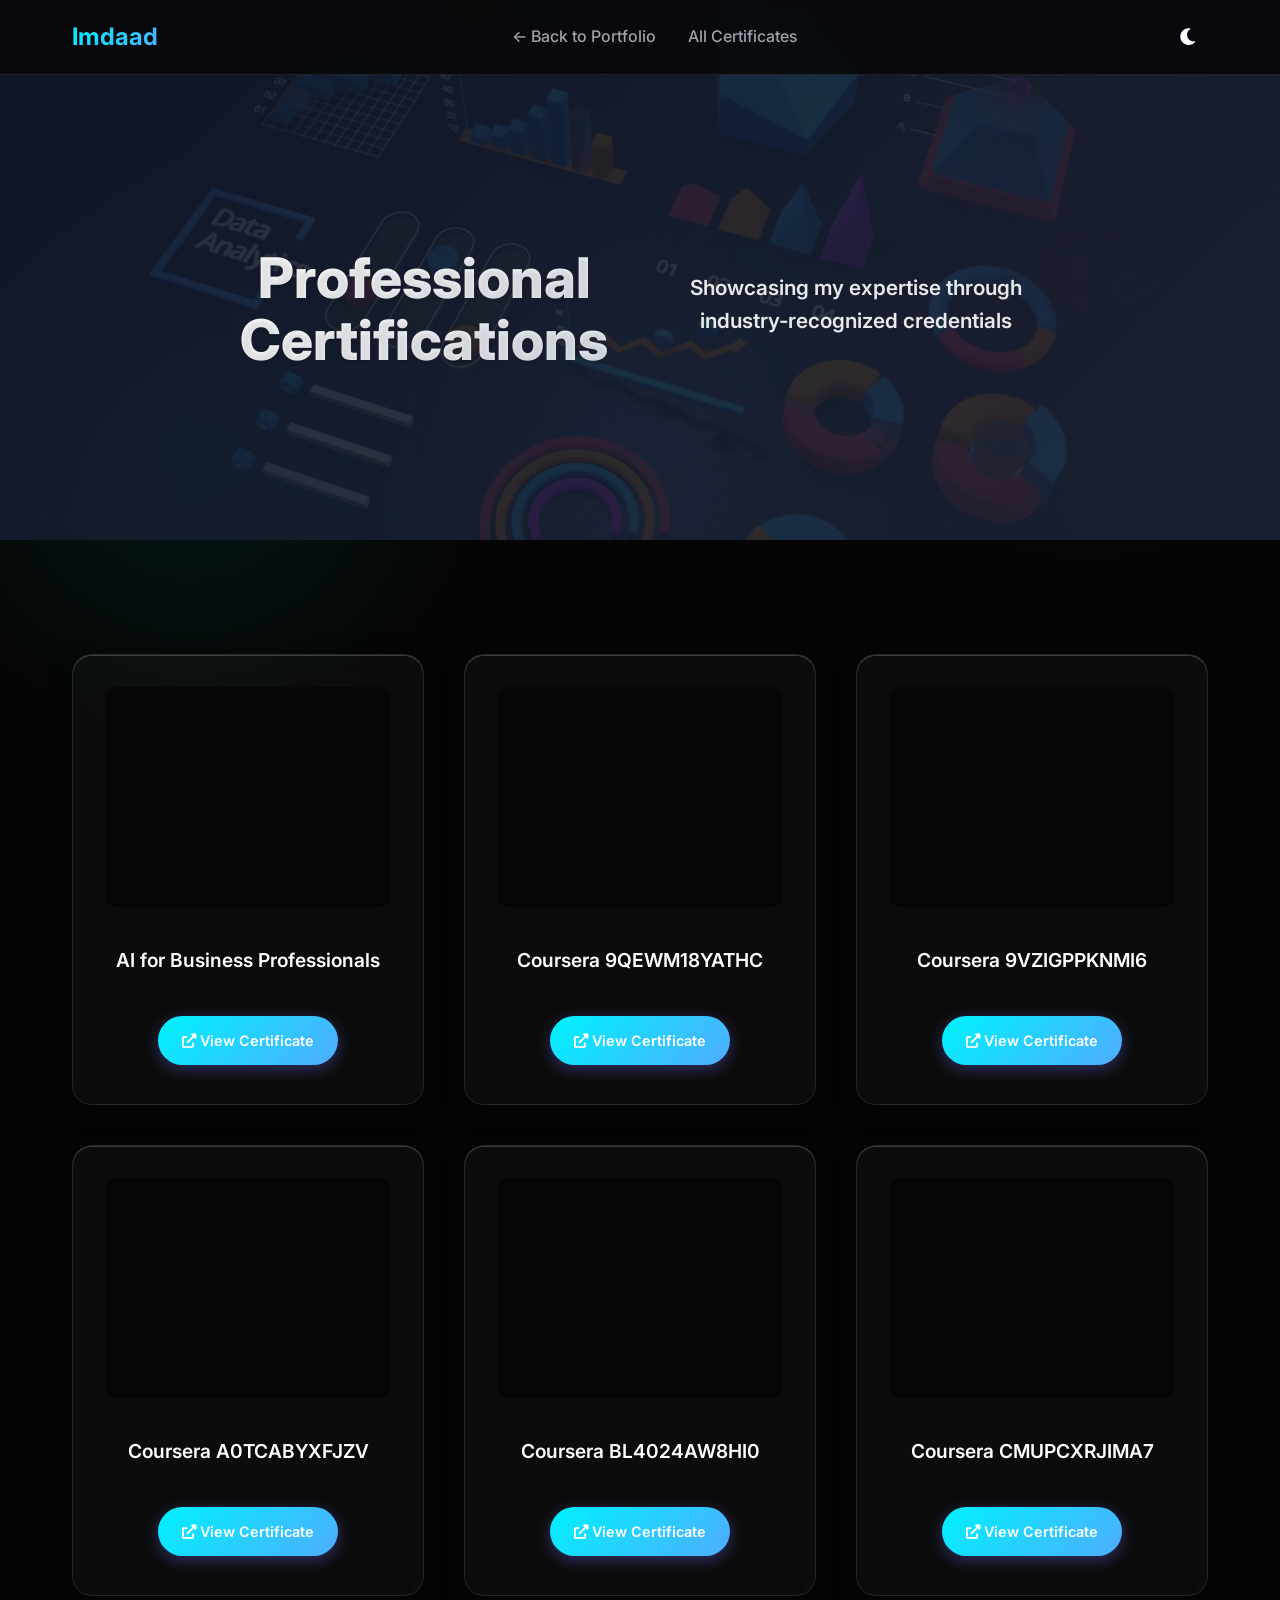
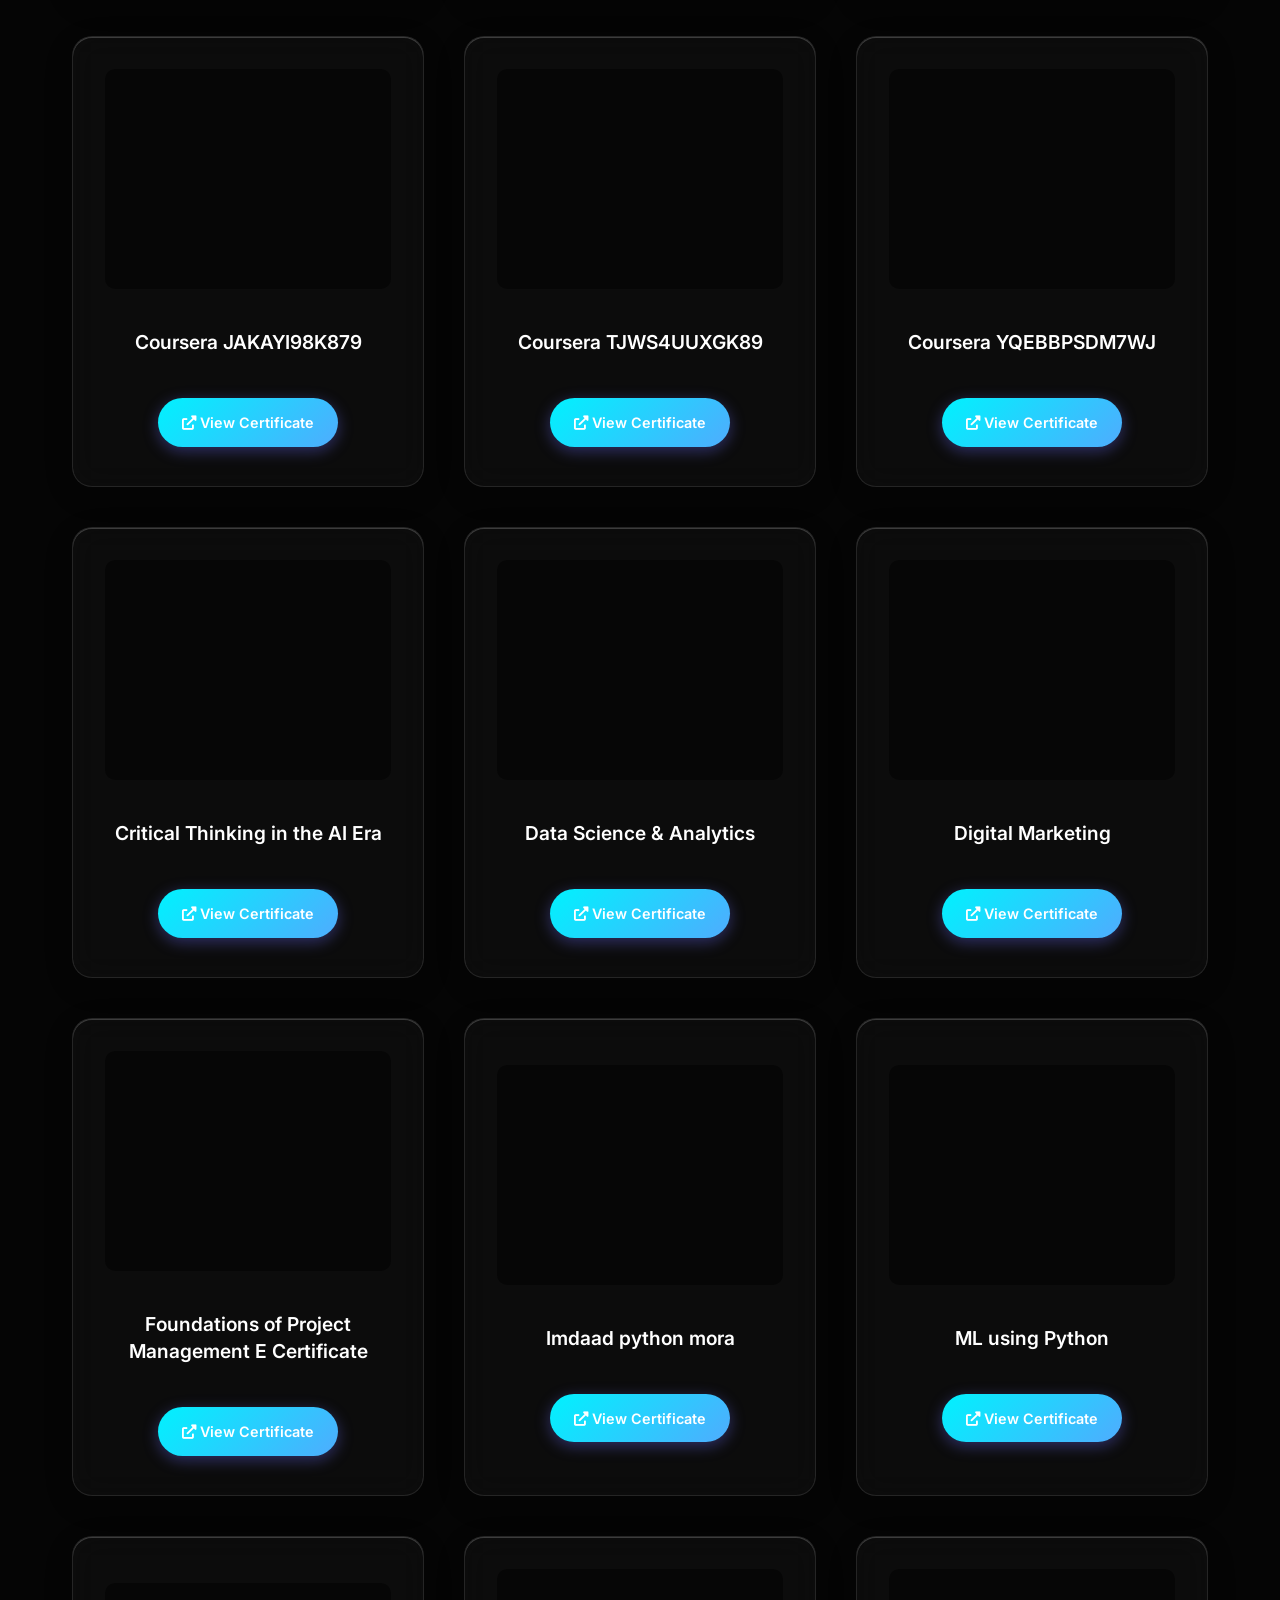
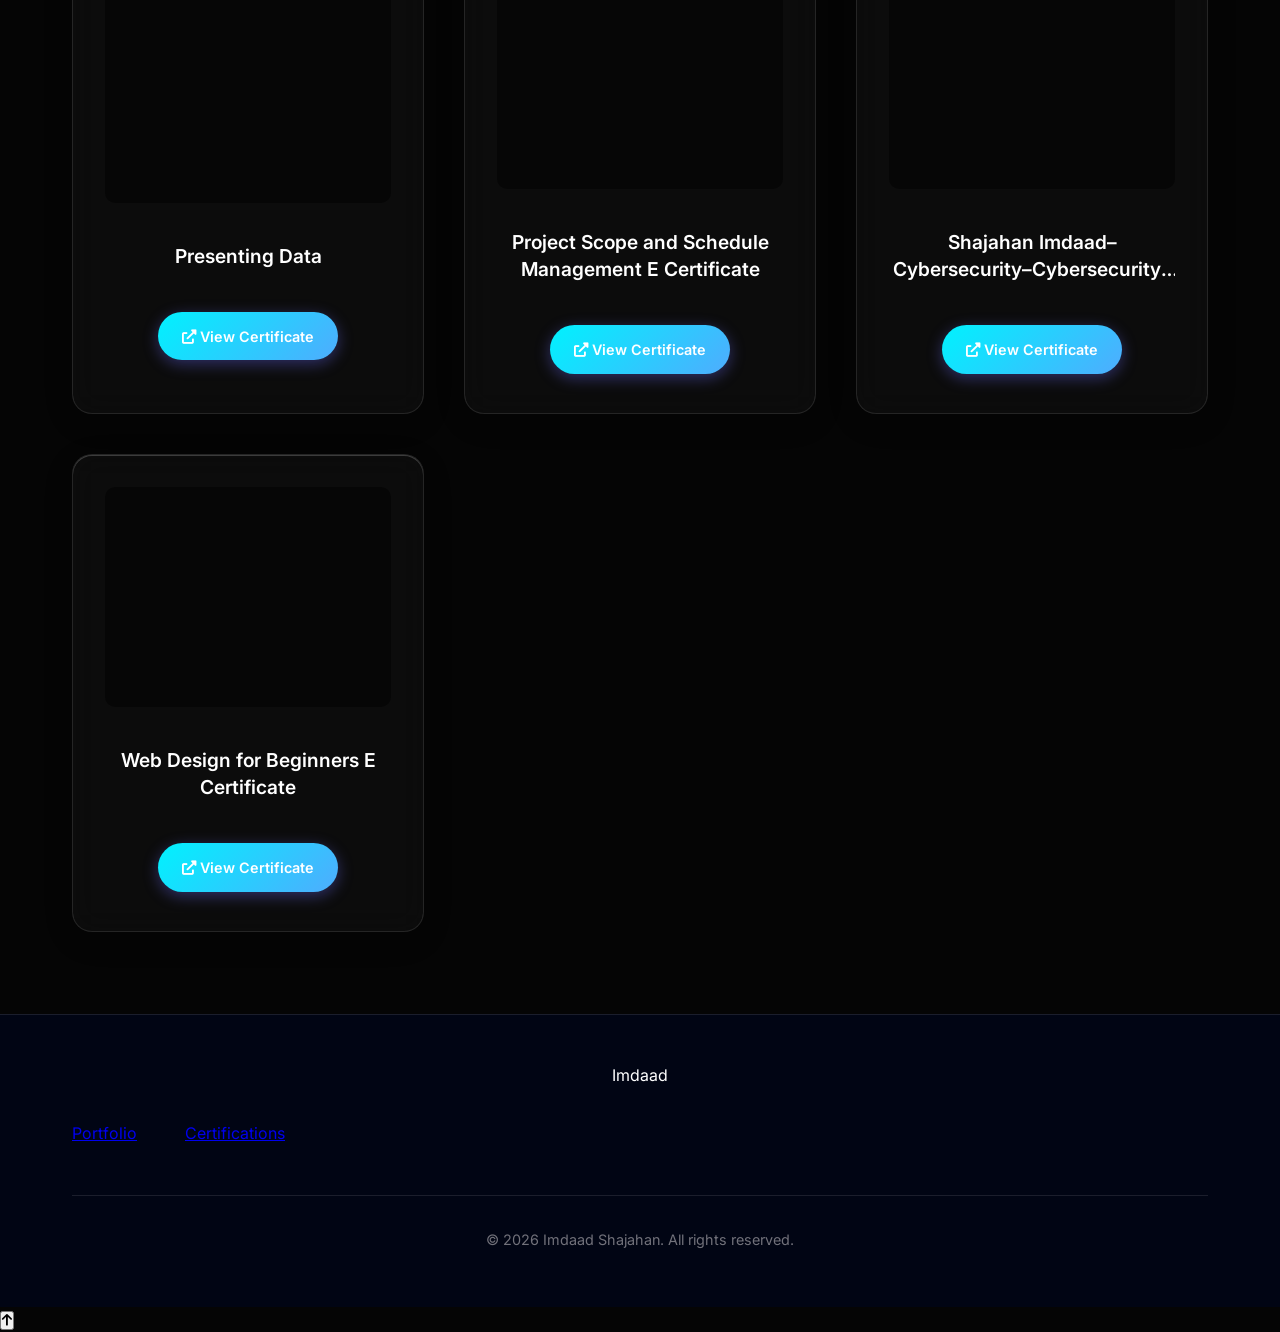
==== certifications.html @ 5cd19097 "Sync static HTML with dynamic backend for GitHub Pages compatibility" ====
<!DOCTYPE html>
<html lang="en">
<head>
  <meta charset="UTF-8" />
  <meta name="viewport" content="width=device-width, initial-scale=1.0"/>
  <title>Imdaad Shajahan | Professional Certifications</title>
  <link rel="stylesheet" href="style.css"/>
  <link rel="stylesheet" href="theme.css"/>
  <link href="https://cdnjs.cloudflare.com/ajax/libs/font-awesome/6.0.0/css/all.min.css" rel="stylesheet">
  <link rel="preconnect" href="https://fonts.googleapis.com">
  <link rel="preconnect" href="https://fonts.gstatic.com" crossorigin>
  <link href="https://fonts.googleapis.com/css2?family=Inter:wght@300;400;500;600;700;800&display=swap" rel="stylesheet">
</head>
<body>
  <!-- Navigation -->
  <nav class="navbar">
    <div class="nav-container">
      <div class="nav-logo">
        <span>Imdaad</span>
      </div>
      <div class="nav-menu">
        <a href="index.html" class="nav-link">← Back to Portfolio</a>
        <a href="#all-certs" class="nav-link active">All Certificates</a>
      </div>
      <div class="nav-toggle">
        <span></span>
        <span></span>
        <span></span>
      </div>
      <button id="theme-toggle" class="theme-toggle" aria-label="Toggle Theme">
        <i class="fas fa-moon"></i>
      </button>
    </div>
  </nav>

  <!-- Certifications Hero Section -->
  <section class="certifications-hero" style="padding-top: 150px; padding-bottom: 50px; text-align: center;">
    <div class="container">
      <div class="hero-content">
        <h1 class="hero-title" style="margin-bottom: 20px;">Professional Certifications</h1>
        <p class="hero-subtitle">Showcasing my expertise through industry-recognized credentials</p>
      </div>
    </div>
  </section>

  <!-- Certifications Detailed -->
  <section class="certifications-detailed" id="all-certs" style="padding: 50px 0;">
    <div class="container">
      <div class="certificates-grid">
                            <div class="certificate-glass-card">
                        <div class="certificate-preview" style="width: 100%; height: 220px; overflow: hidden; border-radius: 10px; margin-bottom: 1rem; background: rgba(0,0,0,0.5);">
                                                            <iframe src="Certificates/AI for Business Professionals.pdf#toolbar=0&navpanes=0&scrollbar=0&view=FitH" style="width: 100%; height: 100%; border: none;"></iframe>
                                                    </div>
                        <div class="certificate-content">
                            <h4>AI for Business Professionals</h4>
                        </div>
                        <div class="certificate-action">
                            <a href="Certificates/AI for Business Professionals.pdf" target="_blank" class="btn btn-primary btn-sm" style="display:inline-block; margin-top:10px;">
                                <i class="fas fa-external-link-alt"></i> View Certificate
                            </a>
                        </div>
                    </div>
                                        <div class="certificate-glass-card">
                        <div class="certificate-preview" style="width: 100%; height: 220px; overflow: hidden; border-radius: 10px; margin-bottom: 1rem; background: rgba(0,0,0,0.5);">
                                                            <iframe src="Certificates/Coursera 9QEWM18YATHC.pdf#toolbar=0&navpanes=0&scrollbar=0&view=FitH" style="width: 100%; height: 100%; border: none;"></iframe>
                                                    </div>
                        <div class="certificate-content">
                            <h4>Coursera 9QEWM18YATHC</h4>
                        </div>
                        <div class="certificate-action">
                            <a href="Certificates/Coursera 9QEWM18YATHC.pdf" target="_blank" class="btn btn-primary btn-sm" style="display:inline-block; margin-top:10px;">
                                <i class="fas fa-external-link-alt"></i> View Certificate
                            </a>
                        </div>
                    </div>
                                        <div class="certificate-glass-card">
                        <div class="certificate-preview" style="width: 100%; height: 220px; overflow: hidden; border-radius: 10px; margin-bottom: 1rem; background: rgba(0,0,0,0.5);">
                                                            <iframe src="Certificates/Coursera 9VZIGPPKNMI6.pdf#toolbar=0&navpanes=0&scrollbar=0&view=FitH" style="width: 100%; height: 100%; border: none;"></iframe>
                                                    </div>
                        <div class="certificate-content">
                            <h4>Coursera 9VZIGPPKNMI6</h4>
                        </div>
                        <div class="certificate-action">
                            <a href="Certificates/Coursera 9VZIGPPKNMI6.pdf" target="_blank" class="btn btn-primary btn-sm" style="display:inline-block; margin-top:10px;">
                                <i class="fas fa-external-link-alt"></i> View Certificate
                            </a>
                        </div>
                    </div>
                                        <div class="certificate-glass-card">
                        <div class="certificate-preview" style="width: 100%; height: 220px; overflow: hidden; border-radius: 10px; margin-bottom: 1rem; background: rgba(0,0,0,0.5);">
                                                            <iframe src="Certificates/Coursera A0TCABYXFJZV.pdf#toolbar=0&navpanes=0&scrollbar=0&view=FitH" style="width: 100%; height: 100%; border: none;"></iframe>
                                                    </div>
                        <div class="certificate-content">
                            <h4>Coursera A0TCABYXFJZV</h4>
                        </div>
                        <div class="certificate-action">
                            <a href="Certificates/Coursera A0TCABYXFJZV.pdf" target="_blank" class="btn btn-primary btn-sm" style="display:inline-block; margin-top:10px;">
                                <i class="fas fa-external-link-alt"></i> View Certificate
                            </a>
                        </div>
                    </div>
                                        <div class="certificate-glass-card">
                        <div class="certificate-preview" style="width: 100%; height: 220px; overflow: hidden; border-radius: 10px; margin-bottom: 1rem; background: rgba(0,0,0,0.5);">
                                                            <iframe src="Certificates/Coursera BL4024AW8HI0.pdf#toolbar=0&navpanes=0&scrollbar=0&view=FitH" style="width: 100%; height: 100%; border: none;"></iframe>
                                                    </div>
                        <div class="certificate-content">
                            <h4>Coursera BL4024AW8HI0</h4>
                        </div>
                        <div class="certificate-action">
                            <a href="Certificates/Coursera BL4024AW8HI0.pdf" target="_blank" class="btn btn-primary btn-sm" style="display:inline-block; margin-top:10px;">
                                <i class="fas fa-external-link-alt"></i> View Certificate
                            </a>
                        </div>
                    </div>
                                        <div class="certificate-glass-card">
                        <div class="certificate-preview" style="width: 100%; height: 220px; overflow: hidden; border-radius: 10px; margin-bottom: 1rem; background: rgba(0,0,0,0.5);">
                                                            <iframe src="Certificates/Coursera CMUPCXRJIMA7.pdf#toolbar=0&navpanes=0&scrollbar=0&view=FitH" style="width: 100%; height: 100%; border: none;"></iframe>
                                                    </div>
                        <div class="certificate-content">
                            <h4>Coursera CMUPCXRJIMA7</h4>
                        </div>
                        <div class="certificate-action">
                            <a href="Certificates/Coursera CMUPCXRJIMA7.pdf" target="_blank" class="btn btn-primary btn-sm" style="display:inline-block; margin-top:10px;">
                                <i class="fas fa-external-link-alt"></i> View Certificate
                            </a>
                        </div>
                    </div>
                                        <div class="certificate-glass-card">
                        <div class="certificate-preview" style="width: 100%; height: 220px; overflow: hidden; border-radius: 10px; margin-bottom: 1rem; background: rgba(0,0,0,0.5);">
                                                            <iframe src="Certificates/Coursera JAKAYI98K879.pdf#toolbar=0&navpanes=0&scrollbar=0&view=FitH" style="width: 100%; height: 100%; border: none;"></iframe>
                                                    </div>
                        <div class="certificate-content">
                            <h4>Coursera JAKAYI98K879</h4>
                        </div>
                        <div class="certificate-action">
                            <a href="Certificates/Coursera JAKAYI98K879.pdf" target="_blank" class="btn btn-primary btn-sm" style="display:inline-block; margin-top:10px;">
                                <i class="fas fa-external-link-alt"></i> View Certificate
                            </a>
                        </div>
                    </div>
                                        <div class="certificate-glass-card">
                        <div class="certificate-preview" style="width: 100%; height: 220px; overflow: hidden; border-radius: 10px; margin-bottom: 1rem; background: rgba(0,0,0,0.5);">
                                                            <iframe src="Certificates/Coursera TJWS4UUXGK89.pdf#toolbar=0&navpanes=0&scrollbar=0&view=FitH" style="width: 100%; height: 100%; border: none;"></iframe>
                                                    </div>
                        <div class="certificate-content">
                            <h4>Coursera TJWS4UUXGK89</h4>
                        </div>
                        <div class="certificate-action">
                            <a href="Certificates/Coursera TJWS4UUXGK89.pdf" target="_blank" class="btn btn-primary btn-sm" style="display:inline-block; margin-top:10px;">
                                <i class="fas fa-external-link-alt"></i> View Certificate
                            </a>
                        </div>
                    </div>
                                        <div class="certificate-glass-card">
                        <div class="certificate-preview" style="width: 100%; height: 220px; overflow: hidden; border-radius: 10px; margin-bottom: 1rem; background: rgba(0,0,0,0.5);">
                                                            <iframe src="Certificates/Coursera YQEBBPSDM7WJ.pdf#toolbar=0&navpanes=0&scrollbar=0&view=FitH" style="width: 100%; height: 100%; border: none;"></iframe>
                                                    </div>
                        <div class="certificate-content">
                            <h4>Coursera YQEBBPSDM7WJ</h4>
                        </div>
                        <div class="certificate-action">
                            <a href="Certificates/Coursera YQEBBPSDM7WJ.pdf" target="_blank" class="btn btn-primary btn-sm" style="display:inline-block; margin-top:10px;">
                                <i class="fas fa-external-link-alt"></i> View Certificate
                            </a>
                        </div>
                    </div>
                                        <div class="certificate-glass-card">
                        <div class="certificate-preview" style="width: 100%; height: 220px; overflow: hidden; border-radius: 10px; margin-bottom: 1rem; background: rgba(0,0,0,0.5);">
                                                            <iframe src="Certificates/Critical Thinking in the AI Era.pdf#toolbar=0&navpanes=0&scrollbar=0&view=FitH" style="width: 100%; height: 100%; border: none;"></iframe>
                                                    </div>
                        <div class="certificate-content">
                            <h4>Critical Thinking in the AI Era</h4>
                        </div>
                        <div class="certificate-action">
                            <a href="Certificates/Critical Thinking in the AI Era.pdf" target="_blank" class="btn btn-primary btn-sm" style="display:inline-block; margin-top:10px;">
                                <i class="fas fa-external-link-alt"></i> View Certificate
                            </a>
                        </div>
                    </div>
                                        <div class="certificate-glass-card">
                        <div class="certificate-preview" style="width: 100%; height: 220px; overflow: hidden; border-radius: 10px; margin-bottom: 1rem; background: rgba(0,0,0,0.5);">
                                                            <iframe src="Certificates/Data Science &amp; Analytics.pdf#toolbar=0&navpanes=0&scrollbar=0&view=FitH" style="width: 100%; height: 100%; border: none;"></iframe>
                                                    </div>
                        <div class="certificate-content">
                            <h4>Data Science &amp; Analytics</h4>
                        </div>
                        <div class="certificate-action">
                            <a href="Certificates/Data Science &amp; Analytics.pdf" target="_blank" class="btn btn-primary btn-sm" style="display:inline-block; margin-top:10px;">
                                <i class="fas fa-external-link-alt"></i> View Certificate
                            </a>
                        </div>
                    </div>
                                        <div class="certificate-glass-card">
                        <div class="certificate-preview" style="width: 100%; height: 220px; overflow: hidden; border-radius: 10px; margin-bottom: 1rem; background: rgba(0,0,0,0.5);">
                                                            <iframe src="Certificates/Digital Marketing.pdf#toolbar=0&navpanes=0&scrollbar=0&view=FitH" style="width: 100%; height: 100%; border: none;"></iframe>
                                                    </div>
                        <div class="certificate-content">
                            <h4>Digital Marketing</h4>
                        </div>
                        <div class="certificate-action">
                            <a href="Certificates/Digital Marketing.pdf" target="_blank" class="btn btn-primary btn-sm" style="display:inline-block; margin-top:10px;">
                                <i class="fas fa-external-link-alt"></i> View Certificate
                            </a>
                        </div>
                    </div>
                                        <div class="certificate-glass-card">
                        <div class="certificate-preview" style="width: 100%; height: 220px; overflow: hidden; border-radius: 10px; margin-bottom: 1rem; background: rgba(0,0,0,0.5);">
                                                            <iframe src="Certificates/Foundations_of_Project_Management_E-Certificate.pdf#toolbar=0&navpanes=0&scrollbar=0&view=FitH" style="width: 100%; height: 100%; border: none;"></iframe>
                                                    </div>
                        <div class="certificate-content">
                            <h4>Foundations of Project Management E Certificate</h4>
                        </div>
                        <div class="certificate-action">
                            <a href="Certificates/Foundations_of_Project_Management_E-Certificate.pdf" target="_blank" class="btn btn-primary btn-sm" style="display:inline-block; margin-top:10px;">
                                <i class="fas fa-external-link-alt"></i> View Certificate
                            </a>
                        </div>
                    </div>
                                        <div class="certificate-glass-card">
                        <div class="certificate-preview" style="width: 100%; height: 220px; overflow: hidden; border-radius: 10px; margin-bottom: 1rem; background: rgba(0,0,0,0.5);">
                                                            <iframe src="Certificates/Imdaad_python mora.pdf#toolbar=0&navpanes=0&scrollbar=0&view=FitH" style="width: 100%; height: 100%; border: none;"></iframe>
                                                    </div>
                        <div class="certificate-content">
                            <h4>Imdaad python mora</h4>
                        </div>
                        <div class="certificate-action">
                            <a href="Certificates/Imdaad_python mora.pdf" target="_blank" class="btn btn-primary btn-sm" style="display:inline-block; margin-top:10px;">
                                <i class="fas fa-external-link-alt"></i> View Certificate
                            </a>
                        </div>
                    </div>
                                        <div class="certificate-glass-card">
                        <div class="certificate-preview" style="width: 100%; height: 220px; overflow: hidden; border-radius: 10px; margin-bottom: 1rem; background: rgba(0,0,0,0.5);">
                                                            <iframe src="Certificates/ML using Python.pdf#toolbar=0&navpanes=0&scrollbar=0&view=FitH" style="width: 100%; height: 100%; border: none;"></iframe>
                                                    </div>
                        <div class="certificate-content">
                            <h4>ML using Python</h4>
                        </div>
                        <div class="certificate-action">
                            <a href="Certificates/ML using Python.pdf" target="_blank" class="btn btn-primary btn-sm" style="display:inline-block; margin-top:10px;">
                                <i class="fas fa-external-link-alt"></i> View Certificate
                            </a>
                        </div>
                    </div>
                                        <div class="certificate-glass-card">
                        <div class="certificate-preview" style="width: 100%; height: 220px; overflow: hidden; border-radius: 10px; margin-bottom: 1rem; background: rgba(0,0,0,0.5);">
                                                            <iframe src="Certificates/Presenting Data.pdf#toolbar=0&navpanes=0&scrollbar=0&view=FitH" style="width: 100%; height: 100%; border: none;"></iframe>
                                                    </div>
                        <div class="certificate-content">
                            <h4>Presenting Data</h4>
                        </div>
                        <div class="certificate-action">
                            <a href="Certificates/Presenting Data.pdf" target="_blank" class="btn btn-primary btn-sm" style="display:inline-block; margin-top:10px;">
                                <i class="fas fa-external-link-alt"></i> View Certificate
                            </a>
                        </div>
                    </div>
                                        <div class="certificate-glass-card">
                        <div class="certificate-preview" style="width: 100%; height: 220px; overflow: hidden; border-radius: 10px; margin-bottom: 1rem; background: rgba(0,0,0,0.5);">
                                                            <iframe src="Certificates/Project_Scope_and_Schedule_Management_E-Certificate.pdf#toolbar=0&navpanes=0&scrollbar=0&view=FitH" style="width: 100%; height: 100%; border: none;"></iframe>
                                                    </div>
                        <div class="certificate-content">
                            <h4>Project Scope and Schedule Management E Certificate</h4>
                        </div>
                        <div class="certificate-action">
                            <a href="Certificates/Project_Scope_and_Schedule_Management_E-Certificate.pdf" target="_blank" class="btn btn-primary btn-sm" style="display:inline-block; margin-top:10px;">
                                <i class="fas fa-external-link-alt"></i> View Certificate
                            </a>
                        </div>
                    </div>
                                        <div class="certificate-glass-card">
                        <div class="certificate-preview" style="width: 100%; height: 220px; overflow: hidden; border-radius: 10px; margin-bottom: 1rem; background: rgba(0,0,0,0.5);">
                                                            <iframe src="Certificates/Shajahan-Imdaad–Cybersecurity–Cybersecurity–ADBI-E-Learning.pdf#toolbar=0&navpanes=0&scrollbar=0&view=FitH" style="width: 100%; height: 100%; border: none;"></iframe>
                                                    </div>
                        <div class="certificate-content">
                            <h4>Shajahan Imdaad–Cybersecurity–Cybersecurity–ADBI E Learning</h4>
                        </div>
                        <div class="certificate-action">
                            <a href="Certificates/Shajahan-Imdaad–Cybersecurity–Cybersecurity–ADBI-E-Learning.pdf" target="_blank" class="btn btn-primary btn-sm" style="display:inline-block; margin-top:10px;">
                                <i class="fas fa-external-link-alt"></i> View Certificate
                            </a>
                        </div>
                    </div>
                                        <div class="certificate-glass-card">
                        <div class="certificate-preview" style="width: 100%; height: 220px; overflow: hidden; border-radius: 10px; margin-bottom: 1rem; background: rgba(0,0,0,0.5);">
                                                            <iframe src="Certificates/Web_Design_for_Beginners_E-Certificate.pdf#toolbar=0&navpanes=0&scrollbar=0&view=FitH" style="width: 100%; height: 100%; border: none;"></iframe>
                                                    </div>
                        <div class="certificate-content">
                            <h4>Web Design for Beginners E Certificate</h4>
                        </div>
                        <div class="certificate-action">
                            <a href="Certificates/Web_Design_for_Beginners_E-Certificate.pdf" target="_blank" class="btn btn-primary btn-sm" style="display:inline-block; margin-top:10px;">
                                <i class="fas fa-external-link-alt"></i> View Certificate
                            </a>
                        </div>
                    </div>
                          </div>
    </div>
  </section>

  <!-- Footer -->
  <footer class="footer">
    <div class="container">
      <div class="footer-content">
        <div class="footer-logo">
          <span>Imdaad</span>
        </div>
        <div class="footer-links">
          <a href="index.html">Portfolio</a>
          <a href="certifications.html">Certifications</a>
        </div>
      </div>
      <div class="footer-bottom">
        <p>&copy; 2026 Imdaad Shajahan. All rights reserved.</p>
      </div>
    </div>
  </footer>

  <script src="script.js"></script>
</body>
</html>
---- style.css ----
/* Modern Portfolio Styles - Inspired by Asjad Ahamed */

:root {
  --primary-color: #6366f1;
  --secondary-color: #8b5cf6;
  --accent-color: #f59e0b;
  --dark-bg: #0f172a;
  --darker-bg: #020617;
  --light-bg: #f8fafc;
  --text-primary: #f1f5f9;
  --text-secondary: #94a3b8;
  --text-muted: #64748b;
  --border-color: #334155;
  --border-light: #475569;
  --gradient: linear-gradient(135deg, #6366f1 0%, #8b5cf6 100%);
  --gradient-secondary: linear-gradient(135deg, #f59e0b 0%, #f97316 100%);
  --shadow: 0 10px 30px rgba(0, 0, 0, 0.3);
  --shadow-hover: 0 20px 40px rgba(0, 0, 0, 0.4);
  --shadow-card: 0 4px 6px -1px rgba(0, 0, 0, 0.1), 0 2px 4px -1px rgba(0, 0, 0, 0.06);
}

* {
  margin: 0;
  padding: 0;
  box-sizing: border-box;
}

body {
  font-family: 'Inter', -apple-system, BlinkMacSystemFont, 'Segoe UI', Roboto, sans-serif;
  background: var(--dark-bg);
  background-image:
    linear-gradient(rgba(15, 23, 42, 0.6), rgba(15, 23, 42, 0.6)),
    url('bg1.png');
  background-size: cover;
  background-position: center;
  background-repeat: no-repeat;
  background-attachment: fixed;
  color: var(--text-primary);
  line-height: 1.6;
  overflow-x: hidden;
  scroll-behavior: smooth;
}

.container {
  max-width: 1200px;
  margin: 0 auto;
  padding: 0 2rem;
}

/* Navigation */
.navbar {
  position: fixed;
  top: 0;
  left: 0;
  right: 0;
  background: rgba(15, 23, 42, 0.95);
  backdrop-filter: blur(10px);
  border-bottom: 1px solid var(--border-color);
  z-index: 1000;
  transition: all 0.3s ease;
}

.nav-container {
  max-width: 1200px;
  margin: 0 auto;
  padding: 1rem 2rem;
  display: flex;
  justify-content: space-between;
  align-items: center;
}

.nav-logo {
  font-weight: 700;
  font-size: 1.5rem;
  background: var(--gradient);
  -webkit-background-clip: text;
  -webkit-text-fill-color: transparent;
  background-clip: text;
  cursor: pointer;
}

.nav-menu {
  display: flex;
  list-style: none;
  gap: 2rem;
}

.nav-link {
  color: var(--text-secondary);
  text-decoration: none;
  font-weight: 500;
  transition: all 0.3s ease;
  position: relative;
  padding: 0.5rem 0;
}

.nav-link:hover,
.nav-link.active {
  color: var(--primary-color);
}

.nav-link::after {
  content: '';
  position: absolute;
  width: 0;
  height: 2px;
  bottom: 0;
  left: 0;
  background: var(--gradient);
  transition: width 0.3s ease;
}

.nav-link:hover::after,
.nav-link.active::after {
  width: 100%;
}

.nav-toggle {
  display: none;
  flex-direction: column;
  cursor: pointer;
  gap: 4px;
}

.nav-toggle span {
  width: 25px;
  height: 3px;
  background: var(--text-primary);
  transition: all 0.3s ease;
  transform-origin: center;
}

.nav-toggle.open span:nth-child(1) {
  transform: rotate(45deg) translate(6px, 6px);
}

.nav-toggle.open span:nth-child(2) {
  opacity: 0;
}

.nav-toggle.open span:nth-child(3) {
  transform: rotate(-45deg) translate(6px, -6px);
}

/* Hero Section */
.hero {
  min-height: 100vh;
  background: linear-gradient(135deg, rgba(15, 23, 42, 0.7) 0%, rgba(30, 41, 59, 0.7) 50%, rgba(15, 23, 42, 0.7) 100%);
  position: relative;
  overflow: hidden;
  display: flex;
  align-items: center;
  padding-top: 80px;
}

.hero::before {
  content: '';
  position: absolute;
  top: 0;
  left: 0;
  right: 0;
  bottom: 0;
  background: url('data:image/svg+xml,<svg xmlns="http://www.w3.org/2000/svg" viewBox="0 0 100 100"><defs><pattern id="grain" width="100" height="100" patternUnits="userSpaceOnUse"><circle cx="25" cy="25" r="1" fill="%236366f1" opacity="0.1"/><circle cx="75" cy="75" r="1" fill="%238b5cf6" opacity="0.1"/><circle cx="50" cy="10" r="0.5" fill="%23f59e0b" opacity="0.1"/></pattern></defs><rect width="100" height="100" fill="url(%23grain)"/></svg>');
  opacity: 0.1;
}

.hero-container {
  max-width: 1200px;
  margin: 0 auto;
  padding: 0 2rem;
  position: relative;
  z-index: 1;
}

.hero-content {
  display: grid;
  grid-template-columns: 1fr 1fr;
  gap: 4rem;
  align-items: center;
}

.hero-text {
  animation: fadeInUp 1s ease-out;
}

.hero-title {
  font-size: 3.5rem;
  font-weight: 700;
  margin-bottom: 1rem;
  line-height: 1.1;
}

.highlight {
  background: var(--gradient);
  -webkit-background-clip: text;
  -webkit-text-fill-color: transparent;
  background-clip: text;
}

.hero-subtitle {
  margin-bottom: 1.5rem;
  font-size: 1.8rem;
  font-weight: 600;
  min-height: 2rem;
  display: flex;
  align-items: center;
  gap: 0.5rem;
}

.typing-text {
  color: var(--accent-color);
}

.cursor {
  color: var(--accent-color);
  animation: blink 1s infinite;
}

@keyframes blink {
  0%, 50% { opacity: 1; }
  51%, 100% { opacity: 0; }
}

.hero-description {
  font-size: 1.2rem;
  color: var(--text-secondary);
  margin-bottom: 2rem;
  max-width: 500px;
  line-height: 1.7;
}

.hero-stats {
  display: flex;
  gap: 2rem;
  margin-bottom: 2rem;
}

.stat {
  text-align: center;
}

.stat-number {
  font-size: 2.5rem;
  font-weight: 700;
  color: var(--primary-color);
  display: block;
  margin-bottom: 0.25rem;
}

.stat-label {
  font-size: 0.9rem;
  color: var(--text-secondary);
  font-weight: 500;
}

.hero-buttons {
  display: flex;
  gap: 1rem;
  flex-wrap: wrap;
}

.btn {
  display: inline-flex;
  align-items: center;
  gap: 0.5rem;
  padding: 1rem 2rem;
  border: none;
  text-decoration: none;
  border-radius: 50px;
  font-weight: 600;
  font-size: 1rem;
  transition: all 0.3s ease;
  cursor: pointer;
  position: relative;
  overflow: hidden;
}

.btn-primary {
  background: var(--gradient);
  color: white;
  box-shadow: 0 4px 15px rgba(99, 102, 241, 0.4);
}

.btn-primary:hover {
  transform: translateY(-3px);
  box-shadow: 0 8px 25px rgba(99, 102, 241, 0.6);
}

.btn-secondary {
  background: transparent;
  border: 2px solid var(--primary-color);
  color: var(--primary-color);
}

.btn-secondary:hover {
  background: var(--primary-color);
  color: white;
  transform: translateY(-3px);
}

.hero-image {
  position: relative;
  animation: fadeInUp 1s ease-out 0.2s both;
}

.image-container {
  position: relative;
  width: 300px;
  height: 300px;
  margin: 0 auto;
}

.profile-image {
  width: 100%;
  height: 100%;
  border-radius: 50%;
  object-fit: cover;
  border: 4px solid transparent;
  background: var(--gradient);
  padding: 4px;
  box-shadow: var(--shadow);
  transition: all 0.3s ease;
  animation: float 6s ease-in-out infinite;
}

.profile-image:hover {
  transform: scale(1.05);
  box-shadow: var(--shadow-hover);
}

.image-overlay {
  position: absolute;
  top: 0;
  left: 0;
  right: 0;
  bottom: 0;
  border-radius: 50%;
  background: linear-gradient(45deg, rgba(99, 102, 241, 0.1), rgba(139, 92, 246, 0.1));
  animation: pulse 4s ease-in-out infinite;
}

.floating-elements {
  position: absolute;
  top: -20px;
  right: -20px;
  display: flex;
  flex-direction: column;
  gap: 1rem;
}

.floating-card {
  background: rgba(255, 255, 255, 0.1);
  backdrop-filter: blur(10px);
  border: 1px solid var(--border-color);
  border-radius: 15px;
  padding: 1rem;
  display: flex;
  align-items: center;
  gap: 0.5rem;
  font-size: 0.9rem;
  font-weight: 500;
  color: var(--text-primary);
  animation: floatCard 3s ease-in-out infinite;
}

.floating-card:nth-child(2) {
  animation-delay: 1s;
}

.floating-card:nth-child(3) {
  animation-delay: 2s;
}

.floating-card i {
  color: var(--primary-color);
}

.scroll-indicator {
  position: absolute;
  bottom: 2rem;
  left: 50%;
  transform: translateX(-50%);
  display: flex;
  flex-direction: column;
  align-items: center;
  gap: 0.5rem;
  color: var(--text-secondary);
  font-size: 0.9rem;
  animation: bounce 2s infinite;
}

.scroll-mouse {
  width: 24px;
  height: 36px;
  border: 2px solid var(--text-secondary);
  border-radius: 12px;
  position: relative;
}

.scroll-wheel {
  width: 4px;
  height: 8px;
  background: var(--text-secondary);
  border-radius: 2px;
  position: absolute;
  top: 6px;
  left: 50%;
  transform: translateX(-50%);
  animation: scroll 2s infinite;
}

/* Section Headers */
.section-header {
  text-align: center;
  margin-bottom: 4rem;
}

.section-title {
  font-size: 2.5rem;
  font-weight: 700;
  margin-bottom: 1rem;
  background: var(--gradient);
  -webkit-background-clip: text;
  -webkit-text-fill-color: transparent;
  background-clip: text;
}

.section-subtitle {
  font-size: 1.1rem;
  color: var(--text-secondary);
  max-width: 600px;
  margin: 0 auto;
}

/* About Section */
.about {
  padding: 6rem 0;
  background: rgba(2, 6, 23, 0.8);
}

.about-content {
  display: grid;
  grid-template-columns: 2fr 1fr;
  gap: 4rem;
  align-items: center;
}

.about-text p {
  font-size: 1.1rem;
  line-height: 1.8;
  margin-bottom: 1.5rem;
  color: var(--text-secondary);
}

.about-highlights {
  display: grid;
  grid-template-columns: 1fr 1fr;
  gap: 1.5rem;
  margin-top: 2rem;
}

.highlight-item {
  display: flex;
  align-items: flex-start;
  gap: 1rem;
  padding: 1.5rem;
  background: rgba(255, 255, 255, 0.05);
  border-radius: 15px;
  border: 1px solid var(--border-color);
  transition: all 0.3s ease;
}

.highlight-item:hover {
  transform: translateY(-5px);
  box-shadow: var(--shadow);
}

.highlight-item i {
  font-size: 1.5rem;
  color: var(--primary-color);
  margin-top: 0.25rem;
}

.highlight-item h4 {
  color: var(--text-primary);
  margin-bottom: 0.5rem;
  font-size: 1rem;
}

.highlight-item p {
  color: var(--text-secondary);
  font-size: 0.9rem;
}

.about-image {
  position: relative;
}

.image-wrapper {
  position: relative;
  max-width: 300px;
  margin: 0 auto;
}

.image-wrapper img {
  width: 100%;
  height: auto;
  border-radius: 20px;
  box-shadow: var(--shadow);
  transition: all 0.3s ease;
}

.image-wrapper:hover img {
  transform: scale(1.05);
}

.image-decoration {
  position: absolute;
  top: -20px;
  right: -20px;
  display: flex;
  flex-direction: column;
  gap: 0.5rem;
}

.decoration-circle {
  width: 40px;
  height: 40px;
  border-radius: 50%;
  background: var(--gradient);
  animation: pulse 3s ease-in-out infinite;
}

.decoration-dots {
  display: flex;
  gap: 0.25rem;
}

.decoration-dots span {
  width: 8px;
  height: 8px;
  border-radius: 50%;
  background: var(--accent-color);
  animation: pulse 2s ease-in-out infinite;
}

.decoration-dots span:nth-child(2) {
  animation-delay: 0.5s;
}

.decoration-dots span:nth-child(3) {
  animation-delay: 1s;
}

/* Skills Section */
.skills {
  padding: 6rem 0;
  background: rgba(15, 23, 42, 0.8);
}

.skills-grid {
  display: grid;
  grid-template-columns: repeat(auto-fit, minmax(350px, 1fr));
  gap: 2rem;
}

.skill-category {
  background: rgba(255, 255, 255, 0.05);
  border: 1px solid var(--border-color);
  border-radius: 20px;
  padding: 2rem;
  transition: all 0.3s ease;
}

.skill-category:hover {
  transform: translateY(-5px);
  box-shadow: var(--shadow);
}

.category-header {
  display: flex;
  align-items: center;
  gap: 1rem;
  margin-bottom: 2rem;
}

.category-header i {
  font-size: 1.5rem;
  color: var(--primary-color);
}

.category-header h3 {
  font-size: 1.3rem;
  color: var(--accent-color);
  margin: 0;
}

.skill-items {
  display: grid;
  grid-template-columns: repeat(auto-fit, minmax(120px, 1fr));
  gap: 1rem;
}

.skill-item {
  display: flex;
  flex-direction: column;
  align-items: center;
  gap: 0.5rem;
  padding: 1rem;
  background: rgba(255, 255, 255, 0.05);
  border-radius: 15px;
  transition: all 0.3s ease;
  text-align: center;
}

.skill-item:hover {
  transform: translateY(-5px);
  box-shadow: 0 8px 25px rgba(0, 0, 0, 0.2);
}

.skill-item img {
  width: 50px;
  height: 50px;
  border-radius: 10px;
}

.skill-item span {
  font-size: 0.9rem;
  font-weight: 500;
  color: var(--text-primary);
}

/* Projects Section */
.projects {
  padding: 6rem 0;
  background: rgba(2, 6, 23, 0.8);
}

.projects-grid {
  display: grid;
  grid-template-columns: repeat(auto-fit, minmax(350px, 1fr));
  gap: 2rem;
}

.project-card {
  background: rgba(255, 255, 255, 0.05);
  border: 1px solid var(--border-color);
  border-radius: 20px;
  overflow: hidden;
  transition: all 0.3s ease;
}

.project-card:hover {
  transform: translateY(-10px);
  box-shadow: var(--shadow-hover);
}

.project-image {
  position: relative;
  height: 200px;
  overflow: hidden;
}

.project-image img {
  width: 100%;
  height: 100%;
  object-fit: cover;
  transition: all 0.3s ease;
}

.project-card:hover .project-image img {
  transform: scale(1.1);
}

.project-overlay {
  position: absolute;
  top: 0;
  left: 0;
  right: 0;
  bottom: 0;
  background: rgba(0, 0, 0, 0.7);
  display: flex;
  align-items: center;
  justify-content: center;
  opacity: 0;
  transition: all 0.3s ease;
}

.project-card:hover .project-overlay {
  opacity: 1;
}

.project-links {
  display: flex;
  gap: 1rem;
}

.project-link {
  width: 50px;
  height: 50px;
  border-radius: 50%;
  background: rgba(255, 255, 255, 0.2);
  display: flex;
  align-items: center;
  justify-content: center;
  color: white;
  text-decoration: none;
  transition: all 0.3s ease;
}

.project-link:hover {
  background: var(--primary-color);
  transform: scale(1.1);
}

.project-content {
  padding: 2rem;
}

.project-category {
  font-size: 0.8rem;
  font-weight: 600;
  color: var(--accent-color);
  text-transform: uppercase;
  letter-spacing: 1px;
  margin-bottom: 0.5rem;
}

.project-title {
  font-size: 1.3rem;
  font-weight: 600;
  color: var(--text-primary);
  margin-bottom: 1rem;
  line-height: 1.4;
}

.project-description {
  color: var(--text-secondary);
  line-height: 1.6;
  margin-bottom: 1.5rem;
}

.project-tech {
  display: flex;
  flex-wrap: wrap;
  gap: 0.5rem;
}

.tech-tag {
  background: rgba(99, 102, 241, 0.1);
  color: var(--primary-color);
  padding: 0.25rem 0.75rem;
  border-radius: 15px;
  font-size: 0.8rem;
  font-weight: 500;
  border: 1px solid rgba(99, 102, 241, 0.2);
}

/* Experience & Education Section */
.experience-education {
  padding: 6rem 0;
  background: rgba(15, 23, 42, 0.8);
}

.experience-education-grid {
  display: grid;
  grid-template-columns: 1fr 1fr;
  gap: 4rem;
}

.experience-cards,
.education-cards {
  margin-bottom: 3rem;
}

.subsection-title {
  font-size: 1.8rem;
  font-weight: 700;
  color: var(--text-primary);
  margin-bottom: 2rem;
  display: flex;
  align-items: center;
  gap: 1rem;
}

.subsection-title i {
  color: var(--primary-color);
  font-size: 1.5rem;
}

.cards-container {
  display: grid;
  gap: 2rem;
}

.experience-card,
.education-card {
  position: relative;
  height: 280px;
  background-size: cover;
  background-position: center;
  background-repeat: no-repeat;
  border-radius: 28px;
  overflow: hidden;
  cursor: pointer;
  transition: all 0.4s cubic-bezier(0.175, 0.885, 0.32, 1.275);
  /* iOS Glassmorphism Effects */
  backdrop-filter: blur(20px) saturate(180%);
  -webkit-backdrop-filter: blur(20px) saturate(180%);
  background: rgba(255, 255, 255, 0.08);
  border: 1px solid rgba(255, 255, 255, 0.18);
  box-shadow:
    0 8px 32px rgba(0, 0, 0, 0.12),
    inset 0 1px 0 rgba(255, 255, 255, 0.2),
    inset 0 -1px 0 rgba(255, 255, 255, 0.1);
}

.experience-card::before,
.education-card::before {
  content: '';
  position: absolute;
  top: 0;
  left: 0;
  right: 0;
  bottom: 0;
  background: linear-gradient(
    135deg,
    rgba(255, 255, 255, 0.1) 0%,
    rgba(255, 255, 255, 0.05) 25%,
    rgba(255, 255, 255, 0.02) 50%,
    rgba(255, 255, 255, 0.05) 75%,
    rgba(255, 255, 255, 0.1) 100%
  );
  border-radius: 28px;
  pointer-events: none;
}

.experience-card:hover,
.education-card:hover {
  transform: translateY(-12px) scale(1.03);
  backdrop-filter: blur(25px) saturate(200%);
  -webkit-backdrop-filter: blur(25px) saturate(200%);
  background: rgba(255, 255, 255, 0.12);
  border: 1px solid rgba(255, 255, 255, 0.25);
  box-shadow:
    0 16px 48px rgba(0, 0, 0, 0.15),
    inset 0 1px 0 rgba(255, 255, 255, 0.3),
    inset 0 -1px 0 rgba(255, 255, 255, 0.15),
    0 0 40px rgba(255, 255, 255, 0.1);
}

.card-overlay {
  position: absolute;
  top: 0;
  left: 0;
  right: 0;
  bottom: 0;
  background: linear-gradient(
    135deg,
    rgba(15, 23, 42, 0.3) 0%,
    rgba(30, 41, 59, 0.2) 50%,
    rgba(15, 23, 42, 0.3) 100%
  );
  border-radius: 28px;
  transition: all 0.4s ease;
}

.experience-card:hover .card-overlay,
.education-card:hover .card-overlay {
  background: linear-gradient(
    135deg,
    rgba(15, 23, 42, 0.2) 0%,
    rgba(30, 41, 59, 0.1) 50%,
    rgba(15, 23, 42, 0.2) 100%
  );
}

.card-content {
  position: relative;
  z-index: 2;
  padding: 2rem;
  height: 100%;
  display: flex;
  flex-direction: column;
  justify-content: space-between;
  color: white;
  text-shadow: 0 1px 2px rgba(0, 0, 0, 0.1);
}

.card-header {
  display: flex;
  justify-content: space-between;
  align-items: flex-start;
  margin-bottom: 1rem;
}

.card-icon {
  width: 50px;
  height: 50px;
  background: rgba(255, 255, 255, 0.15);
  backdrop-filter: blur(10px);
  -webkit-backdrop-filter: blur(10px);
  border: 1px solid rgba(255, 255, 255, 0.2);
  border-radius: 18px;
  display: flex;
  align-items: center;
  justify-content: center;
  font-size: 1.2rem;
  color: white;
  box-shadow:
    0 4px 16px rgba(0, 0, 0, 0.1),
    inset 0 1px 0 rgba(255, 255, 255, 0.2);
  transition: all 0.3s ease;
}

.experience-card:hover .card-icon,
.education-card:hover .card-icon {
  background: rgba(255, 255, 255, 0.25);
  transform: scale(1.1);
  box-shadow:
    0 6px 20px rgba(0, 0, 0, 0.15),
    inset 0 1px 0 rgba(255, 255, 255, 0.3);
}

.card-meta {
  text-align: right;
  font-size: 0.85rem;
  opacity: 0.9;
  backdrop-filter: blur(8px);
  -webkit-backdrop-filter: blur(8px);
  background: rgba(0, 0, 0, 0.1);
  padding: 0.5rem 1rem;
  border-radius: 12px;
  border: 1px solid rgba(255, 255, 255, 0.1);
}

.card-duration,
.card-location,
.card-year {
  display: block;
  margin-bottom: 0.25rem;
  font-weight: 500;
  color: rgba(255, 255, 255, 0.9);
}

.card-title {
  font-size: 1.4rem;
  font-weight: 700;
  margin-bottom: 0.5rem;
  background: linear-gradient(135deg, #ffffff 0%, #f8fafc 100%);
  -webkit-background-clip: text;
  -webkit-text-fill-color: transparent;
  background-clip: text;
  text-shadow: 0 2px 4px rgba(0, 0, 0, 0.1);
}

.card-company,
.card-school {
  font-size: 1rem;
  color: rgba(255, 255, 255, 0.9);
  font-weight: 600;
  margin-bottom: 1rem;
  backdrop-filter: blur(4px);
  -webkit-backdrop-filter: blur(4px);
  background: rgba(255, 255, 255, 0.05);
  padding: 0.25rem 0.75rem;
  border-radius: 8px;
  border: 1px solid rgba(255, 255, 255, 0.1);
  display: inline-block;
}

.card-description {
  font-size: 0.9rem;
  line-height: 1.6;
  opacity: 0.9;
  flex-grow: 1;
  margin-bottom: 1rem;
  text-shadow: 0 1px 2px rgba(0, 0, 0, 0.05);
}

.card-progress {
  height: 4px;
  background: rgba(255, 255, 255, 0.2);
  border-radius: 2px;
  overflow: hidden;
  backdrop-filter: blur(4px);
  -webkit-backdrop-filter: blur(4px);
  border: 1px solid rgba(255, 255, 255, 0.1);
}

.progress-bar {
  height: 100%;
  background: linear-gradient(90deg, #60a5fa 0%, #3b82f6 50%, #1d4ed8 100%);
  border-radius: 2px;
  transition: width 0.8s ease;
  box-shadow: 0 0 10px rgba(96, 165, 250, 0.5);
}

.card-achievement {
  display: flex;
  align-items: center;
  gap: 0.5rem;
  font-size: 0.85rem;
  color: rgba(255, 255, 255, 0.9);
  font-weight: 600;
  backdrop-filter: blur(6px);
  -webkit-backdrop-filter: blur(6px);
  background: rgba(34, 197, 94, 0.1);
  padding: 0.5rem 1rem;
  border-radius: 12px;
  border: 1px solid rgba(34, 197, 94, 0.2);
}

.card-achievement i {
  font-size: 1rem;
  color: #22c55e;
}

.card-hover-effect {
  position: absolute;
  top: 0;
  left: 0;
  right: 0;
  bottom: 0;
  background: linear-gradient(
    45deg,
    transparent 20%,
    rgba(255, 255, 255, 0.08) 40%,
    rgba(255, 255, 255, 0.12) 50%,
    rgba(255, 255, 255, 0.08) 60%,
    transparent 80%
  );
  opacity: 0;
  transition: all 0.4s ease;
  z-index: 1;
  border-radius: 28px;
}

.experience-card:hover .card-hover-effect,
.education-card:hover .card-hover-effect {
  opacity: 1;
  animation: glass-shimmer 3s infinite;
}

@keyframes glass-shimmer {
  0% {
    transform: translateX(-100%) translateY(0);
    opacity: 0;
  }
  50% {
    opacity: 1;
  }
  100% {
    transform: translateX(100%) translateY(0);
    opacity: 0;
  }
}

.timeline-content:hover {
  transform: translateX(10px);
  box-shadow: var(--shadow);
}

.timeline-header {
  display: flex;
  justify-content: space-between;
  align-items: flex-start;
  margin-bottom: 1rem;
  flex-wrap: wrap;
  gap: 0.5rem;
}

.timeline-header h3 {
  font-size: 1.3rem;
  font-weight: 600;
  color: var(--text-primary);
  margin: 0;
}

.timeline-date {
  font-size: 0.9rem;
  color: var(--accent-color);
  font-weight: 500;
  white-space: nowrap;
}

.timeline-company {
  font-size: 1rem;
  color: var(--text-secondary);
  margin-bottom: 1rem;
  font-weight: 500;
}

.timeline-description {
  color: var(--text-secondary);
  line-height: 1.6;
  margin-bottom: 1.5rem;
}

.timeline-skills {
  display: flex;
  flex-wrap: wrap;
  gap: 0.5rem;
}

.timeline-skills span {
  background: rgba(255, 255, 255, 0.1);
  color: var(--text-primary);
  padding: 0.25rem 0.75rem;
  border-radius: 15px;
  font-size: 0.8rem;
  font-weight: 500;
}

/* Certifications Page Hero */
.certifications-hero {
  min-height: 60vh;
  background: linear-gradient(135deg, rgba(15, 23, 42, 0.9) 0%, rgba(30, 41, 59, 0.8) 100%);
  display: flex;
  align-items: center;
  position: relative;
  overflow: hidden;
}

.certifications-hero::before {
  content: '';
  position: absolute;
  top: 0;
  left: 0;
  right: 0;
  bottom: 0;
  background: url('bg1.png');
  background-size: cover;
  background-position: center;
  opacity: 0.1;
}

.certifications-hero .hero-content {
  position: relative;
  z-index: 2;
  text-align: center;
  max-width: 800px;
  margin: 0 auto;
}

.certifications-hero .hero-title {
  font-size: 3.5rem;
  font-weight: 800;
  background: linear-gradient(135deg, #ffffff 0%, #e2e8f0 100%);
  -webkit-background-clip: text;
  -webkit-text-fill-color: transparent;
  background-clip: text;
  margin-bottom: 1rem;
  text-shadow: 0 2px 4px rgba(0, 0, 0, 0.1);
}

.certifications-hero .hero-subtitle {
  font-size: 1.3rem;
  color: rgba(255, 255, 255, 0.9);
  margin-bottom: 2rem;
  line-height: 1.6;
}

.certifications-hero .hero-stats {
  display: grid;
  grid-template-columns: repeat(auto-fit, minmax(200px, 1fr));
  gap: 2rem;
  max-width: 600px;
  margin: 0 auto;
}

/* Liquid Glass Certificate Cards */
.certificates-grid {
  display: grid;
  grid-template-columns: repeat(auto-fit, minmax(320px, 1fr));
  gap: 2rem;
  margin-top: 2rem;
}

.certificate-glass-card {
  background: rgba(255, 255, 255, 0.08);
  backdrop-filter: blur(20px);
  -webkit-backdrop-filter: blur(20px);
  border: 1px solid rgba(255, 255, 255, 0.15);
  border-radius: 24px;
  padding: 2rem;
  position: relative;
  overflow: hidden;
  transition: all 0.4s cubic-bezier(0.4, 0, 0.2, 1);
  cursor: pointer;
  box-shadow:
    0 8px 32px rgba(0, 0, 0, 0.1),
    inset 0 1px 0 rgba(255, 255, 255, 0.2);
}

.certificate-glass-card::before {
  content: '';
  position: absolute;
  top: 0;
  left: 0;
  right: 0;
  height: 2px;
  background: linear-gradient(90deg, var(--primary-color), var(--secondary-color));
  opacity: 0;
  transition: opacity 0.3s ease;
}

.certificate-glass-card:hover {
  transform: translateY(-8px) scale(1.02);
  background: rgba(255, 255, 255, 0.12);
  border-color: rgba(255, 255, 255, 0.25);
  box-shadow:
    0 20px 60px rgba(0, 0, 0, 0.15),
    0 0 40px rgba(99, 102, 241, 0.1),
    inset 0 1px 0 rgba(255, 255, 255, 0.3);
}

.certificate-glass-card:hover::before {
  opacity: 1;
}

.certificate-glass-card::after {
  content: '';
  position: absolute;
  top: -50%;
  left: -50%;
  width: 200%;
  height: 200%;
  background: radial-gradient(circle, rgba(255, 255, 255, 0.1) 0%, transparent 70%);
  opacity: 0;
  transition: opacity 0.3s ease;
  pointer-events: none;
}

.certificate-glass-card:hover::after {
  opacity: 1;
}

.certificate-icon {
  width: 60px;
  height: 60px;
  border-radius: 18px;
  background: linear-gradient(135deg, var(--primary-color), var(--secondary-color));
  display: flex;
  align-items: center;
  justify-content: center;
  color: white;
  font-size: 1.5rem;
  margin-bottom: 1.5rem;
  box-shadow: 0 8px 24px rgba(99, 102, 241, 0.3);
  position: relative;
  z-index: 2;
}

.certificate-content {
  position: relative;
  z-index: 2;
}

.certificate-content h4 {
  font-size: 1.1rem;
  font-weight: 600;
  color: var(--text-primary);
  margin-bottom: 1rem;
  line-height: 1.4;
  display: -webkit-box;
  -webkit-line-clamp: 2;
  -webkit-box-orient: vertical;
  overflow: hidden;
}

.certificate-provider {
  margin-bottom: 1rem;
}

.certificate-status {
  display: flex;
  justify-content: flex-end;
  position: relative;
  z-index: 2;
}

/* Achievements Page Styles */
.achievements-hero {
  min-height: 60vh;
  background: linear-gradient(135deg, rgba(15, 23, 42, 0.9) 0%, rgba(30, 41, 59, 0.8) 100%);
  display: flex;
  align-items: center;
  position: relative;
  overflow: hidden;
}

.achievements-hero::before {
  content: '';
  position: absolute;
  top: 0;
  left: 0;
  right: 0;
  bottom: 0;
  background: url('bg2.jpg');
  background-size: cover;
  background-position: center;
  opacity: 0.1;
}

.achievements-hero .hero-content {
  position: relative;
  z-index: 2;
  text-align: center;
  max-width: 800px;
  margin: 0 auto;
}

.achievements-hero .hero-title {
  font-size: 3.5rem;
  font-weight: 800;
  background: linear-gradient(135deg, #ffffff 0%, #e2e8f0 100%);
  -webkit-background-clip: text;
  -webkit-text-fill-color: transparent;
  background-clip: text;
  margin-bottom: 1rem;
  text-shadow: 0 2px 4px rgba(0, 0, 0, 0.1);
}

.achievements-hero .hero-subtitle {
  font-size: 1.3rem;
  color: rgba(255, 255, 255, 0.9);
  margin-bottom: 2rem;
  line-height: 1.6;
}

.achievements-hero .hero-stats {
  display: grid;
  grid-template-columns: repeat(auto-fit, minmax(200px, 1fr));
  gap: 2rem;
  max-width: 600px;
  margin: 0 auto;
}

.achievements-detailed {
  padding: 6rem 0;
  background: rgba(15, 23, 42, 0.8);
}

.achievements-grid {
  display: grid;
  grid-template-columns: repeat(auto-fit, minmax(320px, 1fr));
  gap: 2rem;
  margin-top: 2rem;
}

.achievement-card {
  background: rgba(255, 255, 255, 0.08);
  backdrop-filter: blur(20px);
  -webkit-backdrop-filter: blur(20px);
  border: 1px solid rgba(255, 255, 255, 0.15);
  border-radius: 24px;
  padding: 2rem;
  position: relative;
  overflow: hidden;
  transition: all 0.4s cubic-bezier(0.4, 0, 0.2, 1);
  cursor: pointer;
  box-shadow:
    0 8px 32px rgba(0, 0, 0, 0.1),
    inset 0 1px 0 rgba(255, 255, 255, 0.2);
}

.achievement-card::before {
  content: '';
  position: absolute;
  top: 0;
  left: 0;
  right: 0;
  height: 2px;
  background: linear-gradient(90deg, #10b981, #34d399);
  opacity: 0;
  transition: opacity 0.3s ease;
}

.achievement-card:hover {
  transform: translateY(-8px) scale(1.02);
  background: rgba(255, 255, 255, 0.12);
  border-color: rgba(255, 255, 255, 0.25);
  box-shadow:
    0 20px 60px rgba(0, 0, 0, 0.15),
    0 0 40px rgba(16, 185, 129, 0.1),
    inset 0 1px 0 rgba(255, 255, 255, 0.3);
}

.achievement-card:hover::before {
  opacity: 1;
}

.achievement-card::after {
  content: '';
  position: absolute;
  top: -50%;
  left: -50%;
  width: 200%;
  height: 200%;
  background: radial-gradient(circle, rgba(255, 255, 255, 0.1) 0%, transparent 70%);
  opacity: 0;
  transition: opacity 0.3s ease;
  pointer-events: none;
}

.achievement-card:hover::after {
  opacity: 1;
}

.achievement-icon {
  width: 60px;
  height: 60px;
  border-radius: 18px;
  background: linear-gradient(135deg, #10b981, #34d399);
  display: flex;
  align-items: center;
  justify-content: center;
  color: white;
  font-size: 1.5rem;
  margin-bottom: 1.5rem;
  box-shadow: 0 8px 24px rgba(16, 185, 129, 0.3);
  position: relative;
  z-index: 2;
}

.achievement-content {
  position: relative;
  z-index: 2;
}

.achievement-content h4 {
  font-size: 1.1rem;
  font-weight: 600;
  color: var(--text-primary);
  margin-bottom: 1rem;
  line-height: 1.4;
  display: -webkit-box;
  -webkit-line-clamp: 2;
  -webkit-box-orient: vertical;
  overflow: hidden;
}

.achievement-provider {
  margin-bottom: 1rem;
}

.achievement-status {
  display: flex;
  justify-content: flex-end;
  position: relative;
  z-index: 2;
}

/* Status Badge Variations */
.status-badge.active {
  background: linear-gradient(135deg, var(--primary-color), var(--secondary-color));
}

.status-badge.completed {
  background: linear-gradient(135deg, #10b981, #34d399);
}

.status-badge.verified {
  background: linear-gradient(135deg, #f59e0b, #fbbf24);
}

.status-badge {
  padding: 0.4rem 0.8rem;
  background: var(--gradient);
  color: white;
  font-size: 0.75rem;
  font-weight: 600;
  border-radius: 12px;
  text-transform: uppercase;
  letter-spacing: 0.5px;
}

/* Certifications Preview Actions */
.preview-actions {
  display: flex;
  gap: 1rem;
  justify-content: center;
  margin-bottom: 2rem;
  flex-wrap: wrap;
}

.view-all-btn.secondary {
  background: linear-gradient(135deg, #10b981, #34d399);
  box-shadow: 0 4px 15px rgba(16, 185, 129, 0.3);
}

.view-all-btn.secondary:hover {
  box-shadow: 0 6px 20px rgba(16, 185, 129, 0.4);
}

/* Contact Section */
.contact {
  padding: 6rem 0;
  background: rgba(2, 6, 23, 0.8);
}

.contact-content {
  display: grid;
  grid-template-columns: 1fr 2fr;
  gap: 4rem;
}

.contact-info {
  display: flex;
  flex-direction: column;
  gap: 2rem;
}

.contact-card {
  display: flex;
  align-items: flex-start;
  gap: 1rem;
  padding: 1.5rem;
  background: rgba(255, 255, 255, 0.05);
  border: 1px solid var(--border-color);
  border-radius: 15px;
  transition: all 0.3s ease;
}

.contact-card:hover {
  transform: translateY(-5px);
  box-shadow: var(--shadow);
}

.contact-icon {
  flex-shrink: 0;
  width: 50px;
  height: 50px;
  border-radius: 50%;
  background: var(--gradient);
  display: flex;
  align-items: center;
  justify-content: center;
  color: white;
  font-size: 1.2rem;
}

.contact-details h3 {
  color: var(--text-primary);
  margin-bottom: 0.5rem;
  font-size: 1rem;
  font-weight: 600;
}

.contact-details a {
  color: var(--text-secondary);
  text-decoration: none;
  transition: color 0.3s ease;
}

.contact-details a:hover {
  color: var(--primary-color);
}

.contact-form {
  background: rgba(255, 255, 255, 0.05);
  border: 1px solid var(--border-color);
  border-radius: 20px;
  padding: 2rem;
}

.form-group {
  margin-bottom: 1.5rem;
}

.form-group label {
  display: block;
  color: var(--text-primary);
  margin-bottom: 0.5rem;
  font-weight: 500;
}

.form-group input,
.form-group textarea {
  width: 100%;
  padding: 1rem;
  background: rgba(255, 255, 255, 0.1);
  border: 1px solid var(--border-color);
  border-radius: 10px;
  color: var(--text-primary);
  font-family: inherit;
  transition: all 0.3s ease;
}

.form-group input:focus,
.form-group textarea:focus {
  outline: none;
  border-color: var(--primary-color);
  box-shadow: 0 0 0 3px rgba(99, 102, 241, 0.1);
}

.form-group textarea {
  resize: vertical;
  min-height: 120px;
}

/* Footer */
.footer {
  background: rgba(2, 6, 23, 0.9);
  padding: 3rem 0;
  border-top: 1px solid var(--border-color);
}

.footer-content {
  display: grid;
  grid-template-columns: 2fr 1fr;
  gap: 4rem;
  align-items: center;
}

.footer-brand h3 {
  font-size: 1.5rem;
  font-weight: 700;
  background: var(--gradient);
  -webkit-background-clip: text;
  -webkit-text-fill-color: transparent;
  background-clip: text;
  margin-bottom: 0.5rem;
}

.footer-brand p {
  color: var(--text-secondary);
  font-size: 0.9rem;
}

.footer-links {
  display: flex;
  gap: 3rem;
}

.footer-section h4 {
  color: var(--text-primary);
  margin-bottom: 1rem;
  font-size: 1rem;
  font-weight: 600;
}

.footer-section ul {
  list-style: none;
}

.footer-section li {
  margin-bottom: 0.5rem;
}

.footer-section a {
  color: var(--text-secondary);
  text-decoration: none;
  transition: color 0.3s ease;
  font-size: 0.9rem;
}

.footer-section a:hover {
  color: var(--primary-color);
}

.social-links {
  display: flex;
  gap: 1rem;
  margin-top: 1rem;
}

.social-links a {
  width: 40px;
  height: 40px;
  border-radius: 50%;
  background: rgba(255, 255, 255, 0.1);
  display: flex;
  align-items: center;
  justify-content: center;
  color: var(--text-secondary);
  text-decoration: none;
  transition: all 0.3s ease;
}

.social-links a:hover {
  background: var(--primary-color);
  color: white;
  transform: translateY(-3px);
}

.footer-bottom {
  margin-top: 3rem;
  padding-top: 2rem;
  border-top: 1px solid var(--border-color);
  text-align: center;
  color: var(--text-muted);
  font-size: 0.9rem;
}

.footer-bottom p {
  margin-bottom: 0.5rem;
}

/* Animations */
@keyframes fadeInUp {
  from {
    opacity: 0;
    transform: translateY(30px);
  }
  to {
    opacity: 1;
    transform: translateY(0);
  }
}

@keyframes float {
  0%, 100% {
    transform: translateY(0px);
  }
  50% {
    transform: translateY(-10px);
  }
}

@keyframes floatCard {
  0%, 100% {
    transform: translateY(0px) rotate(0deg);
  }
  50% {
    transform: translateY(-5px) rotate(2deg);
  }
}

@keyframes pulse {
  0%, 100% {
    transform: scale(1);
    opacity: 0.5;
  }
  50% {
    transform: scale(1.1);
    opacity: 1;
  }
}

@keyframes bounce {
  0%, 20%, 50%, 80%, 100% {
    transform: translateY(0);
  }
  40% {
    transform: translateY(-10px);
  }
  60% {
    transform: translateY(-5px);
  }
}

@keyframes scroll {
  0% {
    transform: translateX(-50%) translateY(0);
    opacity: 0;
  }
  50% {
    opacity: 1;
  }
  100% {
    transform: translateX(-50%) translateY(20px);
    opacity: 0;
  }
}

/* Scroll Animations */
.reveal {
  opacity: 0;
  transform: translateY(30px);
  transition: all 0.6s ease;
}

.reveal.visible {
  opacity: 1;
  transform: translateY(0);
}

/* Responsive Design */
@media (max-width: 1024px) {
  .hero-content {
    grid-template-columns: 1fr;
    text-align: center;
    gap: 3rem;
  }

  .about-content {
    grid-template-columns: 1fr;
    gap: 3rem;
  }

  .experience-education-grid {
    grid-template-columns: 1fr;
    gap: 3rem;
  }

  .certifications-grid {
    grid-template-columns: 1fr;
  }

  .certifications-stats {
    grid-template-columns: repeat(3, 1fr);
    gap: 1rem;
    margin-bottom: 3rem;
  }

  .stat-number {
    font-size: 2rem;
  }
}

@media (max-width: 768px) {
  .experience-education-grid {
    grid-template-columns: 1fr;
  }

  .cards-container {
    grid-template-columns: 1fr;
  }

  .experience-card,
  .education-card {
    height: auto;
    min-height: 250px;
  }

  .card-content {
    padding: 1.5rem;
  }

  .card-title {
    font-size: 1.2rem;
  }

  .certifications-stats {
    grid-template-columns: repeat(2, 1fr);
  }

  .certifications-grid {
    grid-template-columns: 1fr;
  }

  .certification-category {
    padding: 1.5rem;
  }

  .category-title {
    font-size: 1.2rem;
  }
}

@media (max-width: 480px) {
  .certifications-stats {
    grid-template-columns: 1fr;
  }

  .stat-item {
    padding: 1.5rem;
  }

  .stat-number {
    font-size: 2.5rem;
  }

  .experience-card,
  .education-card {
    height: auto;
    min-height: 220px;
  }

  .card-header {
    flex-direction: column;
    align-items: flex-start;
    gap: 1rem;
  }

  .card-meta {
    text-align: left;
  }
}

  .experience-content {
    grid-template-columns: 1fr;
    gap: 3rem;
  }

  .contact-content {
    grid-template-columns: 1fr;
    gap: 3rem;
  }

  .footer-content {
    grid-template-columns: 1fr;
    gap: 2rem;
    text-align: center;
  }
}

@media (max-width: 768px) {
  .nav-menu {
    display: none;
    position: absolute;
    top: 100%;
    right: 0;
    background: rgba(15, 23, 42, 0.95);
    backdrop-filter: blur(10px);
    width: 250px;
    flex-direction: column;
    padding: 1rem;
    border: 1px solid var(--border-color);
    border-radius: 0 0 10px 10px;
  }

  .nav-menu.show {
    display: flex;
  }

  .nav-toggle {
    display: flex;
  }

  .hero-title {
    font-size: 2.5rem;
  }

  .hero-subtitle {
    font-size: 1.5rem;
  }

  .hero-stats {
    justify-content: center;
  }

  .hero-buttons {
    justify-content: center;
  }

  .skills-grid {
    grid-template-columns: 1fr;
  }

  .projects-grid {
    grid-template-columns: 1fr;
  }

  .certifications-grid {
    grid-template-columns: 1fr;
  }

  .timeline-item {
    flex-direction: column;
    gap: 1rem;
  }

  .timeline-marker {
    align-self: flex-start;
  }

  .experience-timeline::before {
    left: 25px;
  }

  .footer-links {
    flex-direction: column;
    gap: 2rem;
  }
}

@media (max-width: 480px) {
  .container {
    padding: 0 1rem;
  }

  .hero-title {
    font-size: 2rem;
  }

  .hero-stats {
    flex-direction: column;
    gap: 1rem;
  }

  .image-container {
    width: 250px;
    height: 250px;
  }

  .floating-elements {
    position: static;
    margin-top: 2rem;
    flex-direction: row;
    justify-content: center;
    flex-wrap: wrap;
  }

  .about-highlights {
    grid-template-columns: 1fr;
  }

  .skill-items {
    grid-template-columns: repeat(auto-fit, minmax(100px, 1fr));
  }

  .timeline-header {
    flex-direction: column;
    align-items: flex-start;
    gap: 0.25rem;
  }

  .timeline-date {
    align-self: flex-end;
  }
}
---- theme.css ----
/* Premium Theme Enhancements */
:root {
  --primary-color: #00f2fe;
  --secondary-color: #4facfe;
  --accent-color: #ff0844;
  --dark-bg: #050505;
  --darker-bg: #000000;
  --light-bg: #111111;
  --text-primary: #ffffff;
  --text-secondary: #a1a1aa;
  --text-muted: #71717a;
  --border-color: rgba(255, 255, 255, 0.1);
  --border-light: rgba(255, 255, 255, 0.2);
  --gradient: linear-gradient(135deg, #00f2fe 0%, #4facfe 100%);
  --gradient-secondary: linear-gradient(135deg, #ff0844 0%, #ffb199 100%);
  --shadow: 0 10px 30px rgba(0, 242, 254, 0.2);
  --shadow-hover: 0 20px 40px rgba(0, 242, 254, 0.4);
  --nav-bg: rgba(5, 5, 5, 0.8);
  --card-bg: rgba(255, 255, 255, 0.03);
}

[data-theme="light"] {
  --primary-color: #0072ff;
  --secondary-color: #00c6ff;
  --accent-color: #ff0844;
  --dark-bg: #f8fafc;
  --darker-bg: #ffffff;
  --light-bg: #e2e8f0;
  --text-primary: #0f172a;
  --text-secondary: #475569;
  --text-muted: #94a3b8;
  --border-color: rgba(0, 0, 0, 0.1);
  --border-light: rgba(0, 0, 0, 0.2);
  --gradient: linear-gradient(135deg, #0072ff 0%, #00c6ff 100%);
  --shadow: 0 10px 30px rgba(0, 114, 255, 0.15);
  --shadow-hover: 0 20px 40px rgba(0, 114, 255, 0.3);
  --nav-bg: rgba(255, 255, 255, 0.9);
}

body {
  background: var(--dark-bg);
  background-image:
    radial-gradient(circle at 15% 50%, rgba(0, 242, 254, 0.08), transparent 25%),
    radial-gradient(circle at 85% 30%, rgba(255, 8, 68, 0.08), transparent 25%);
  background-attachment: fixed;
  color: var(--text-primary);
  transition: background 0.5s ease, color 0.5s ease;
}

/* Enhancing Navbar */
.navbar {
  background: var(--nav-bg) !important;
  backdrop-filter: blur(20px) !important;
  border-bottom: 1px solid var(--border-color) !important;
  transition: background 0.3s ease, border-color 0.3s ease;
}

/* Theme Toggle Button */
.theme-toggle {
  background: transparent;
  border: none;
  color: var(--text-primary);
  font-size: 1.2rem;
  cursor: pointer;
  margin-left: 1rem;
  display: flex;
  align-items: center;
  justify-content: center;
  width: 40px;
  height: 40px;
  border-radius: 50%;
  transition: all 0.3s ease;
  outline: none;
}

.theme-toggle:hover {
  background: var(--border-color);
  transform: rotate(15deg);
}

/* Glassmorphism Cards */
.certificate-glass-card {
  background: var(--card-bg);
  backdrop-filter: blur(15px);
  border: 1px solid var(--border-color);
  border-radius: 20px;
  padding: 2rem;
  display: flex;
  flex-direction: column;
  align-items: center;
  justify-content: center;
  text-align: center;
  transition: all 0.4s cubic-bezier(0.175, 0.885, 0.32, 1.275);
  position: relative;
  overflow: hidden;
  gap: 1.5rem;
}

.certificate-glass-card::before {
  content: '';
  position: absolute;
  top: 0;
  left: 0;
  right: 0;
  height: 4px;
  background: var(--gradient);
  transform: scaleX(0);
  transform-origin: left;
  transition: transform 0.4s ease;
}

.certificate-glass-card:hover {
  transform: translateY(-10px);
  box-shadow: 0 20px 40px rgba(0, 0, 0, 0.5), 0 0 20px rgba(0, 242, 254, 0.2);
  border-color: rgba(0, 242, 254, 0.3);
}

.certificate-glass-card:hover::before {
  transform: scaleX(1);
}

.certificate-icon {
  width: 80px;
  height: 80px;
  border-radius: 50%;
  background: rgba(0, 242, 254, 0.1);
  display: flex;
  align-items: center;
  justify-content: center;
  font-size: 2.5rem;
  color: var(--primary-color);
  box-shadow: 0 0 20px rgba(0, 242, 254, 0.1);
  transition: all 0.4s ease;
}

[data-theme="light"] .certificate-icon {
  background: rgba(0, 114, 255, 0.1);
  box-shadow: 0 0 20px rgba(0, 114, 255, 0.1);
}

.certificate-glass-card:hover .certificate-icon {
  background: var(--gradient);
  color: #fff;
  transform: scale(1.1) rotate(10deg);
  box-shadow: 0 0 30px rgba(0, 242, 254, 0.4);
}

.certificate-content h4 {
  font-size: 1.2rem;
  font-weight: 600;
  color: var(--text-primary);
  margin-bottom: 0.5rem;
  line-height: 1.4;
}

.certificate-action .btn {
  padding: 0.8rem 1.5rem;
  font-size: 0.9rem;
  border-radius: 50px;
  background: transparent;
  border: 2px solid var(--primary-color);
  color: var(--text-primary);
  transition: all 0.3s ease;
}

.certificate-action .btn:hover {
  background: var(--gradient);
  border-color: transparent;
  color: #fff;
  box-shadow: 0 10px 20px rgba(0, 242, 254, 0.3);
  transform: translateY(-2px);
}

/* Certificate grid layout */
.certificates-grid {
  display: grid;
  grid-template-columns: repeat(auto-fill, minmax(300px, 1fr));
  gap: 2.5rem;
  padding: 2rem 0;
}

/* Enhanced Buttons for the rest of the site */
.btn-primary {
  background: var(--gradient) !important;
  border: none !important;
  color: #fff !important;
}

.btn-secondary {
  border-color: var(--primary-color) !important;
  color: var(--primary-color) !important;
}

.btn-secondary:hover {
  background: var(--gradient) !important;
  border-color: transparent !important;
  color: #fff !important;
}

/* Hero Section Enhancement */
.hero-title {
  background: linear-gradient(135deg, #fff 0%, #a1a1aa 100%);
  -webkit-background-clip: text !important;
  -webkit-text-fill-color: transparent !important;
}

[data-theme="light"] .hero-title {
  background: linear-gradient(135deg, #0f172a 0%, #475569 100%);
  -webkit-background-clip: text !important;
  -webkit-text-fill-color: transparent !important;
}

.highlight {
  background: var(--gradient) !important;
  -webkit-background-clip: text !important;
  -webkit-text-fill-color: transparent !important;
}

/* Image Size Fixes */
.about-image {
  display: flex;
  justify-content: center;
  align-items: center;
  width: 100%;
}

.about-image img {
  width: 100%;
  max-width: 380px;
  height: auto;
  aspect-ratio: 1;
  object-fit: cover;
  border-radius: 20px;
  box-shadow: var(--shadow);
  border: 2px solid var(--border-color);
  transition: transform 0.3s ease, box-shadow 0.3s ease;
}

.about-image img:hover {
  transform: translateY(-10px);
  box-shadow: var(--shadow-hover);
}

.hero-image .image-container {
  width: 100%;
  max-width: 400px;
  height: auto;
  aspect-ratio: 1;
  margin: 0 auto;
}

.hero-image .profile-image {
  width: 100%;
  height: 100%;
  object-fit: cover;
  border-radius: 50%;
  box-shadow: var(--shadow);
  border: 4px solid var(--border-light);
}
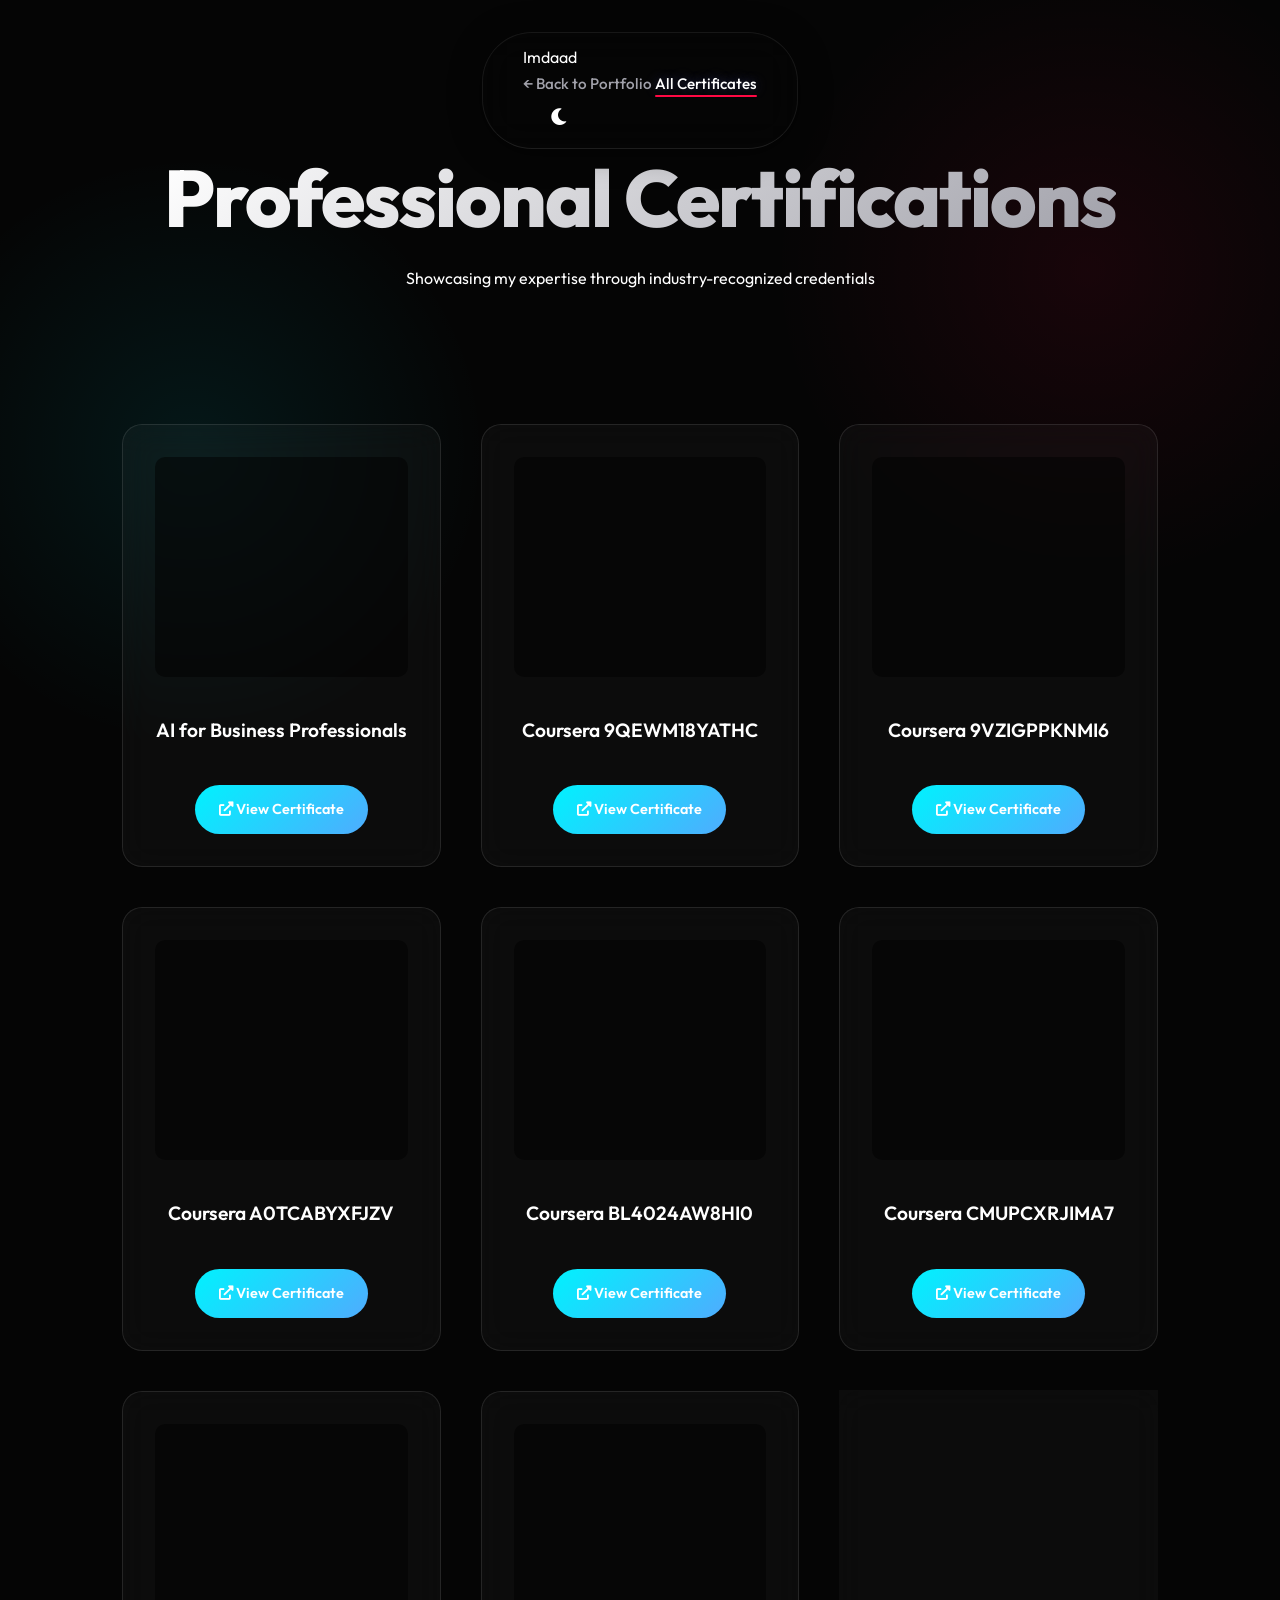
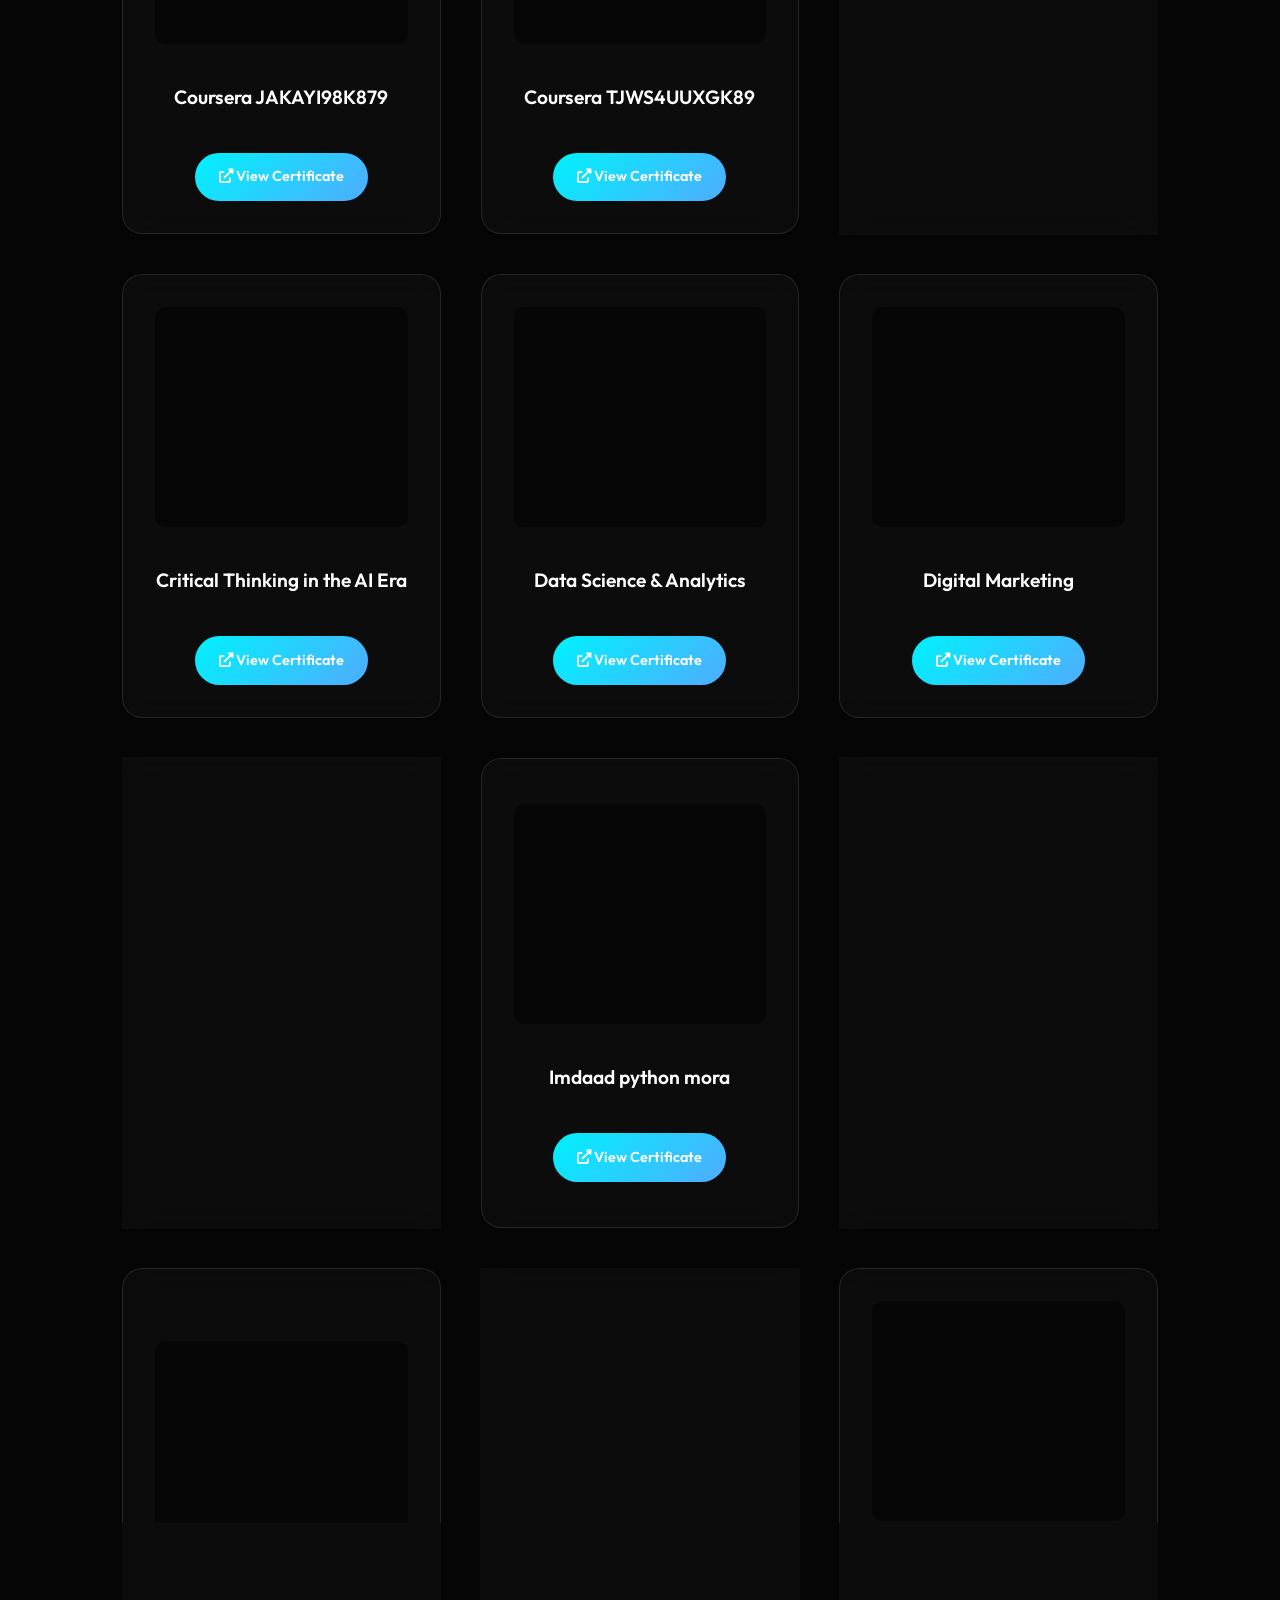
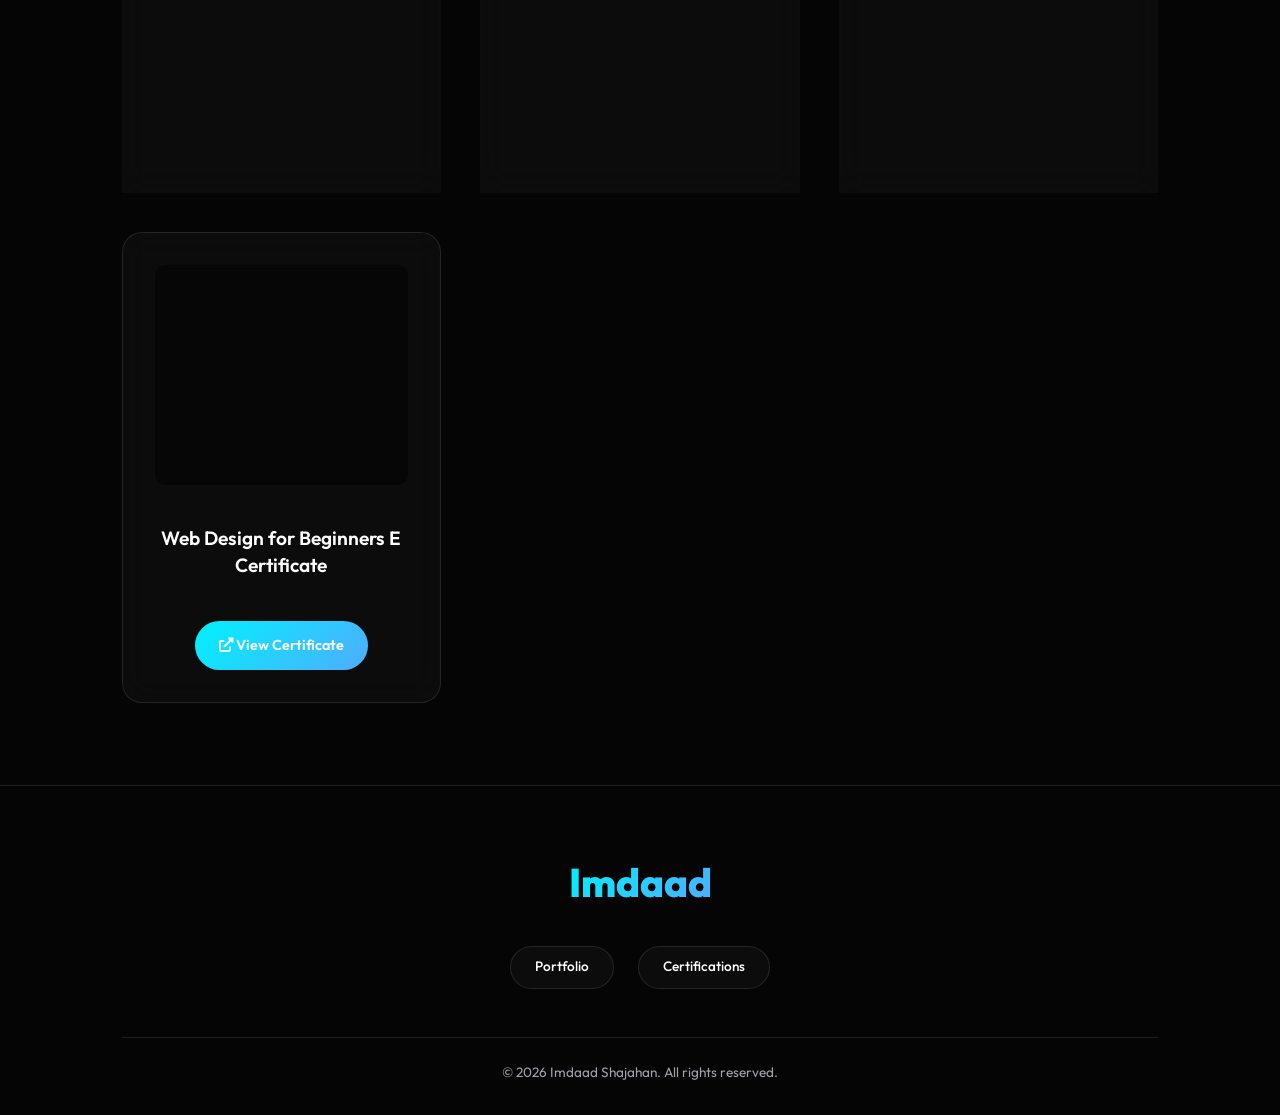
==== commit f8bd1af0: "Bump script.js cache version to v=3 to fix thumbnail loading" ====
--- a/certifications.html
+++ b/certifications.html
@@ -316,6 +316,6 @@
     </div>
   </footer>
 
-  <script src="script.js"></script>
+  <script src="script.js?v=3"></script>
 </body>
 </html>
--- a/style.css
+++ b/style.css
@@ -1,2014 +1,1320 @@
-/* Modern Portfolio Styles - Inspired by Asjad Ahamed */
-
-:root {
-  --primary-color: #6366f1;
-  --secondary-color: #8b5cf6;
-  --accent-color: #f59e0b;
-  --dark-bg: #0f172a;
-  --darker-bg: #020617;
-  --light-bg: #f8fafc;
-  --text-primary: #f1f5f9;
-  --text-secondary: #94a3b8;
-  --text-muted: #64748b;
-  --border-color: #334155;
-  --border-light: #475569;
-  --gradient: linear-gradient(135deg, #6366f1 0%, #8b5cf6 100%);
-  --gradient-secondary: linear-gradient(135deg, #f59e0b 0%, #f97316 100%);
-  --shadow: 0 10px 30px rgba(0, 0, 0, 0.3);
-  --shadow-hover: 0 20px 40px rgba(0, 0, 0, 0.4);
-  --shadow-card: 0 4px 6px -1px rgba(0, 0, 0, 0.1), 0 2px 4px -1px rgba(0, 0, 0, 0.06);
-}
-
-* {
-  margin: 0;
-  padding: 0;
-  box-sizing: border-box;
-}
-
-body {
-  font-family: 'Inter', -apple-system, BlinkMacSystemFont, 'Segoe UI', Roboto, sans-serif;
-  background: var(--dark-bg);
-  background-image:
-    linear-gradient(rgba(15, 23, 42, 0.6), rgba(15, 23, 42, 0.6)),
-    url('bg1.png');
-  background-size: cover;
-  background-position: center;
-  background-repeat: no-repeat;
-  background-attachment: fixed;
-  color: var(--text-primary);
-  line-height: 1.6;
-  overflow-x: hidden;
-  scroll-behavior: smooth;
-}
-
-.container {
-  max-width: 1200px;
-  margin: 0 auto;
-  padding: 0 2rem;
-}
-
-/* Navigation */
-.navbar {
-  position: fixed;
-  top: 0;
-  left: 0;
-  right: 0;
-  background: rgba(15, 23, 42, 0.95);
-  backdrop-filter: blur(10px);
-  border-bottom: 1px solid var(--border-color);
-  z-index: 1000;
-  transition: all 0.3s ease;
-}
-
-.nav-container {
-  max-width: 1200px;
-  margin: 0 auto;
-  padding: 1rem 2rem;
-  display: flex;
-  justify-content: space-between;
-  align-items: center;
-}
-
-.nav-logo {
-  font-weight: 700;
-  font-size: 1.5rem;
-  background: var(--gradient);
-  -webkit-background-clip: text;
-  -webkit-text-fill-color: transparent;
-  background-clip: text;
-  cursor: pointer;
-}
-
-.nav-menu {
-  display: flex;
-  list-style: none;
-  gap: 2rem;
-}
-
-.nav-link {
-  color: var(--text-secondary);
-  text-decoration: none;
-  font-weight: 500;
-  transition: all 0.3s ease;
-  position: relative;
-  padding: 0.5rem 0;
-}
-
-.nav-link:hover,
-.nav-link.active {
-  color: var(--primary-color);
-}
-
-.nav-link::after {
-  content: '';
-  position: absolute;
-  width: 0;
-  height: 2px;
-  bottom: 0;
-  left: 0;
-  background: var(--gradient);
-  transition: width 0.3s ease;
-}
-
-.nav-link:hover::after,
-.nav-link.active::after {
-  width: 100%;
-}
-
-.nav-toggle {
-  display: none;
-  flex-direction: column;
-  cursor: pointer;
-  gap: 4px;
-}
-
-.nav-toggle span {
-  width: 25px;
-  height: 3px;
-  background: var(--text-primary);
-  transition: all 0.3s ease;
-  transform-origin: center;
-}
-
-.nav-toggle.open span:nth-child(1) {
-  transform: rotate(45deg) translate(6px, 6px);
-}
-
-.nav-toggle.open span:nth-child(2) {
-  opacity: 0;
-}
-
-.nav-toggle.open span:nth-child(3) {
-  transform: rotate(-45deg) translate(6px, -6px);
-}
-
-/* Hero Section */
-.hero {
-  min-height: 100vh;
-  background: linear-gradient(135deg, rgba(15, 23, 42, 0.7) 0%, rgba(30, 41, 59, 0.7) 50%, rgba(15, 23, 42, 0.7) 100%);
-  position: relative;
-  overflow: hidden;
-  display: flex;
-  align-items: center;
-  padding-top: 80px;
-}
-
-.hero::before {
-  content: '';
-  position: absolute;
-  top: 0;
-  left: 0;
-  right: 0;
-  bottom: 0;
-  background: url('data:image/svg+xml,<svg xmlns="http://www.w3.org/2000/svg" viewBox="0 0 100 100"><defs><pattern id="grain" width="100" height="100" patternUnits="userSpaceOnUse"><circle cx="25" cy="25" r="1" fill="%236366f1" opacity="0.1"/><circle cx="75" cy="75" r="1" fill="%238b5cf6" opacity="0.1"/><circle cx="50" cy="10" r="0.5" fill="%23f59e0b" opacity="0.1"/></pattern></defs><rect width="100" height="100" fill="url(%23grain)"/></svg>');
-  opacity: 0.1;
-}
-
-.hero-container {
-  max-width: 1200px;
-  margin: 0 auto;
-  padding: 0 2rem;
-  position: relative;
-  z-index: 1;
-}
-
-.hero-content {
-  display: grid;
-  grid-template-columns: 1fr 1fr;
-  gap: 4rem;
-  align-items: center;
-}
-
-.hero-text {
-  animation: fadeInUp 1s ease-out;
-}
-
-.hero-title {
-  font-size: 3.5rem;
-  font-weight: 700;
-  margin-bottom: 1rem;
-  line-height: 1.1;
-}
-
-.highlight {
-  background: var(--gradient);
-  -webkit-background-clip: text;
-  -webkit-text-fill-color: transparent;
-  background-clip: text;
-}
-
-.hero-subtitle {
-  margin-bottom: 1.5rem;
-  font-size: 1.8rem;
-  font-weight: 600;
-  min-height: 2rem;
-  display: flex;
-  align-items: center;
-  gap: 0.5rem;
-}
-
-.typing-text {
-  color: var(--accent-color);
-}
-
-.cursor {
-  color: var(--accent-color);
-  animation: blink 1s infinite;
-}
-
-@keyframes blink {
-  0%, 50% { opacity: 1; }
-  51%, 100% { opacity: 0; }
-}
-
-.hero-description {
-  font-size: 1.2rem;
-  color: var(--text-secondary);
-  margin-bottom: 2rem;
-  max-width: 500px;
-  line-height: 1.7;
-}
-
-.hero-stats {
-  display: flex;
-  gap: 2rem;
-  margin-bottom: 2rem;
-}
-
-.stat {
-  text-align: center;
-}
-
-.stat-number {
-  font-size: 2.5rem;
-  font-weight: 700;
-  color: var(--primary-color);
-  display: block;
-  margin-bottom: 0.25rem;
-}
-
-.stat-label {
-  font-size: 0.9rem;
-  color: var(--text-secondary);
-  font-weight: 500;
-}
-
-.hero-buttons {
-  display: flex;
-  gap: 1rem;
-  flex-wrap: wrap;
-}
-
-.btn {
-  display: inline-flex;
-  align-items: center;
-  gap: 0.5rem;
-  padding: 1rem 2rem;
-  border: none;
-  text-decoration: none;
-  border-radius: 50px;
-  font-weight: 600;
-  font-size: 1rem;
-  transition: all 0.3s ease;
-  cursor: pointer;
-  position: relative;
-  overflow: hidden;
-}
-
-.btn-primary {
-  background: var(--gradient);
-  color: white;
-  box-shadow: 0 4px 15px rgba(99, 102, 241, 0.4);
-}
-
-.btn-primary:hover {
-  transform: translateY(-3px);
-  box-shadow: 0 8px 25px rgba(99, 102, 241, 0.6);
-}
-
-.btn-secondary {
-  background: transparent;
-  border: 2px solid var(--primary-color);
-  color: var(--primary-color);
-}
-
-.btn-secondary:hover {
-  background: var(--primary-color);
-  color: white;
-  transform: translateY(-3px);
-}
-
-.hero-image {
-  position: relative;
-  animation: fadeInUp 1s ease-out 0.2s both;
-}
-
-.image-container {
-  position: relative;
-  width: 300px;
-  height: 300px;
-  margin: 0 auto;
-}
-
-.profile-image {
-  width: 100%;
-  height: 100%;
-  border-radius: 50%;
-  object-fit: cover;
-  border: 4px solid transparent;
-  background: var(--gradient);
-  padding: 4px;
-  box-shadow: var(--shadow);
-  transition: all 0.3s ease;
-  animation: float 6s ease-in-out infinite;
-}
-
-.profile-image:hover {
-  transform: scale(1.05);
-  box-shadow: var(--shadow-hover);
-}
-
-.image-overlay {
-  position: absolute;
-  top: 0;
-  left: 0;
-  right: 0;
-  bottom: 0;
-  border-radius: 50%;
-  background: linear-gradient(45deg, rgba(99, 102, 241, 0.1), rgba(139, 92, 246, 0.1));
-  animation: pulse 4s ease-in-out infinite;
-}
-
-.floating-elements {
-  position: absolute;
-  top: -20px;
-  right: -20px;
-  display: flex;
-  flex-direction: column;
-  gap: 1rem;
-}
-
-.floating-card {
-  background: rgba(255, 255, 255, 0.1);
-  backdrop-filter: blur(10px);
-  border: 1px solid var(--border-color);
-  border-radius: 15px;
-  padding: 1rem;
-  display: flex;
-  align-items: center;
-  gap: 0.5rem;
-  font-size: 0.9rem;
-  font-weight: 500;
-  color: var(--text-primary);
-  animation: floatCard 3s ease-in-out infinite;
-}
-
-.floating-card:nth-child(2) {
-  animation-delay: 1s;
-}
-
-.floating-card:nth-child(3) {
-  animation-delay: 2s;
-}
-
-.floating-card i {
-  color: var(--primary-color);
-}
-
-.scroll-indicator {
-  position: absolute;
-  bottom: 2rem;
-  left: 50%;
-  transform: translateX(-50%);
-  display: flex;
-  flex-direction: column;
-  align-items: center;
-  gap: 0.5rem;
-  color: var(--text-secondary);
-  font-size: 0.9rem;
-  animation: bounce 2s infinite;
-}
-
-.scroll-mouse {
-  width: 24px;
-  height: 36px;
-  border: 2px solid var(--text-secondary);
-  border-radius: 12px;
-  position: relative;
-}
-
-.scroll-wheel {
-  width: 4px;
-  height: 8px;
-  background: var(--text-secondary);
-  border-radius: 2px;
-  position: absolute;
-  top: 6px;
-  left: 50%;
-  transform: translateX(-50%);
-  animation: scroll 2s infinite;
-}
-
-/* Section Headers */
-.section-header {
-  text-align: center;
-  margin-bottom: 4rem;
-}
-
-.section-title {
-  font-size: 2.5rem;
-  font-weight: 700;
-  margin-bottom: 1rem;
-  background: var(--gradient);
-  -webkit-background-clip: text;
-  -webkit-text-fill-color: transparent;
-  background-clip: text;
-}
-
-.section-subtitle {
-  font-size: 1.1rem;
-  color: var(--text-secondary);
-  max-width: 600px;
-  margin: 0 auto;
-}
-
-/* About Section */
-.about {
-  padding: 6rem 0;
-  background: rgba(2, 6, 23, 0.8);
-}
-
-.about-content {
-  display: grid;
-  grid-template-columns: 2fr 1fr;
-  gap: 4rem;
-  align-items: center;
-}
-
-.about-text p {
-  font-size: 1.1rem;
-  line-height: 1.8;
-  margin-bottom: 1.5rem;
-  color: var(--text-secondary);
-}
-
-.about-highlights {
-  display: grid;
-  grid-template-columns: 1fr 1fr;
-  gap: 1.5rem;
-  margin-top: 2rem;
-}
-
-.highlight-item {
-  display: flex;
-  align-items: flex-start;
-  gap: 1rem;
-  padding: 1.5rem;
-  background: rgba(255, 255, 255, 0.05);
-  border-radius: 15px;
-  border: 1px solid var(--border-color);
-  transition: all 0.3s ease;
-}
-
-.highlight-item:hover {
-  transform: translateY(-5px);
-  box-shadow: var(--shadow);
-}
-
-.highlight-item i {
-  font-size: 1.5rem;
-  color: var(--primary-color);
-  margin-top: 0.25rem;
-}
-
-.highlight-item h4 {
-  color: var(--text-primary);
-  margin-bottom: 0.5rem;
-  font-size: 1rem;
-}
-
-.highlight-item p {
-  color: var(--text-secondary);
-  font-size: 0.9rem;
-}
-
-.about-image {
-  position: relative;
-}
-
-.image-wrapper {
-  position: relative;
-  max-width: 300px;
-  margin: 0 auto;
-}
-
-.image-wrapper img {
-  width: 100%;
-  height: auto;
-  border-radius: 20px;
-  box-shadow: var(--shadow);
-  transition: all 0.3s ease;
-}
-
-.image-wrapper:hover img {
-  transform: scale(1.05);
-}
-
-.image-decoration {
-  position: absolute;
-  top: -20px;
-  right: -20px;
-  display: flex;
-  flex-direction: column;
-  gap: 0.5rem;
-}
-
-.decoration-circle {
-  width: 40px;
-  height: 40px;
-  border-radius: 50%;
-  background: var(--gradient);
-  animation: pulse 3s ease-in-out infinite;
-}
-
-.decoration-dots {
-  display: flex;
-  gap: 0.25rem;
-}
-
-.decoration-dots span {
-  width: 8px;
-  height: 8px;
-  border-radius: 50%;
-  background: var(--accent-color);
-  animation: pulse 2s ease-in-out infinite;
-}
-
-.decoration-dots span:nth-child(2) {
-  animation-delay: 0.5s;
-}
-
-.decoration-dots span:nth-child(3) {
-  animation-delay: 1s;
-}
-
-/* Skills Section */
-.skills {
-  padding: 6rem 0;
-  background: rgba(15, 23, 42, 0.8);
-}
-
-.skills-grid {
-  display: grid;
-  grid-template-columns: repeat(auto-fit, minmax(350px, 1fr));
-  gap: 2rem;
-}
-
-.skill-category {
-  background: rgba(255, 255, 255, 0.05);
-  border: 1px solid var(--border-color);
-  border-radius: 20px;
-  padding: 2rem;
-  transition: all 0.3s ease;
-}
-
-.skill-category:hover {
-  transform: translateY(-5px);
-  box-shadow: var(--shadow);
-}
-
-.category-header {
-  display: flex;
-  align-items: center;
-  gap: 1rem;
-  margin-bottom: 2rem;
-}
-
-.category-header i {
-  font-size: 1.5rem;
-  color: var(--primary-color);
-}
-
-.category-header h3 {
-  font-size: 1.3rem;
-  color: var(--accent-color);
-  margin: 0;
-}
-
-.skill-items {
-  display: grid;
-  grid-template-columns: repeat(auto-fit, minmax(120px, 1fr));
-  gap: 1rem;
-}
-
-.skill-item {
-  display: flex;
-  flex-direction: column;
-  align-items: center;
-  gap: 0.5rem;
-  padding: 1rem;
-  background: rgba(255, 255, 255, 0.05);
-  border-radius: 15px;
-  transition: all 0.3s ease;
-  text-align: center;
-}
-
-.skill-item:hover {
-  transform: translateY(-5px);
-  box-shadow: 0 8px 25px rgba(0, 0, 0, 0.2);
-}
-
-.skill-item img {
-  width: 50px;
-  height: 50px;
-  border-radius: 10px;
-}
-
-.skill-item span {
-  font-size: 0.9rem;
-  font-weight: 500;
-  color: var(--text-primary);
-}
-
-/* Projects Section */
-.projects {
-  padding: 6rem 0;
-  background: rgba(2, 6, 23, 0.8);
-}
-
-.projects-grid {
-  display: grid;
-  grid-template-columns: repeat(auto-fit, minmax(350px, 1fr));
-  gap: 2rem;
-}
-
-.project-card {
-  background: rgba(255, 255, 255, 0.05);
-  border: 1px solid var(--border-color);
-  border-radius: 20px;
-  overflow: hidden;
-  transition: all 0.3s ease;
-}
-
-.project-card:hover {
-  transform: translateY(-10px);
-  box-shadow: var(--shadow-hover);
-}
-
-.project-image {
-  position: relative;
-  height: 200px;
-  overflow: hidden;
-}
-
-.project-image img {
-  width: 100%;
-  height: 100%;
-  object-fit: cover;
-  transition: all 0.3s ease;
-}
-
-.project-card:hover .project-image img {
-  transform: scale(1.1);
-}
-
-.project-overlay {
-  position: absolute;
-  top: 0;
-  left: 0;
-  right: 0;
-  bottom: 0;
-  background: rgba(0, 0, 0, 0.7);
-  display: flex;
-  align-items: center;
-  justify-content: center;
-  opacity: 0;
-  transition: all 0.3s ease;
-}
-
-.project-card:hover .project-overlay {
-  opacity: 1;
-}
-
-.project-links {
-  display: flex;
-  gap: 1rem;
-}
-
-.project-link {
-  width: 50px;
-  height: 50px;
-  border-radius: 50%;
-  background: rgba(255, 255, 255, 0.2);
-  display: flex;
-  align-items: center;
-  justify-content: center;
-  color: white;
-  text-decoration: none;
-  transition: all 0.3s ease;
-}
-
-.project-link:hover {
-  background: var(--primary-color);
-  transform: scale(1.1);
-}
-
-.project-content {
-  padding: 2rem;
-}
-
-.project-category {
-  font-size: 0.8rem;
-  font-weight: 600;
-  color: var(--accent-color);
-  text-transform: uppercase;
-  letter-spacing: 1px;
-  margin-bottom: 0.5rem;
-}
-
-.project-title {
-  font-size: 1.3rem;
-  font-weight: 600;
-  color: var(--text-primary);
-  margin-bottom: 1rem;
-  line-height: 1.4;
-}
-
-.project-description {
-  color: var(--text-secondary);
-  line-height: 1.6;
-  margin-bottom: 1.5rem;
-}
-
-.project-tech {
-  display: flex;
-  flex-wrap: wrap;
-  gap: 0.5rem;
-}
-
-.tech-tag {
-  background: rgba(99, 102, 241, 0.1);
-  color: var(--primary-color);
-  padding: 0.25rem 0.75rem;
-  border-radius: 15px;
-  font-size: 0.8rem;
-  font-weight: 500;
-  border: 1px solid rgba(99, 102, 241, 0.2);
-}
-
-/* Experience & Education Section */
-.experience-education {
-  padding: 6rem 0;
-  background: rgba(15, 23, 42, 0.8);
-}
-
-.experience-education-grid {
-  display: grid;
-  grid-template-columns: 1fr 1fr;
-  gap: 4rem;
-}
-
-.experience-cards,
-.education-cards {
-  margin-bottom: 3rem;
-}
-
-.subsection-title {
-  font-size: 1.8rem;
-  font-weight: 700;
-  color: var(--text-primary);
-  margin-bottom: 2rem;
-  display: flex;
-  align-items: center;
-  gap: 1rem;
-}
-
-.subsection-title i {
-  color: var(--primary-color);
-  font-size: 1.5rem;
-}
-
-.cards-container {
-  display: grid;
-  gap: 2rem;
-}
-
-.experience-card,
-.education-card {
-  position: relative;
-  height: 280px;
-  background-size: cover;
-  background-position: center;
-  background-repeat: no-repeat;
-  border-radius: 28px;
-  overflow: hidden;
-  cursor: pointer;
-  transition: all 0.4s cubic-bezier(0.175, 0.885, 0.32, 1.275);
-  /* iOS Glassmorphism Effects */
-  backdrop-filter: blur(20px) saturate(180%);
-  -webkit-backdrop-filter: blur(20px) saturate(180%);
-  background: rgba(255, 255, 255, 0.08);
-  border: 1px solid rgba(255, 255, 255, 0.18);
-  box-shadow:
-    0 8px 32px rgba(0, 0, 0, 0.12),
-    inset 0 1px 0 rgba(255, 255, 255, 0.2),
-    inset 0 -1px 0 rgba(255, 255, 255, 0.1);
-}
-
-.experience-card::before,
-.education-card::before {
-  content: '';
-  position: absolute;
-  top: 0;
-  left: 0;
-  right: 0;
-  bottom: 0;
-  background: linear-gradient(
-    135deg,
-    rgba(255, 255, 255, 0.1) 0%,
-    rgba(255, 255, 255, 0.05) 25%,
-    rgba(255, 255, 255, 0.02) 50%,
-    rgba(255, 255, 255, 0.05) 75%,
-    rgba(255, 255, 255, 0.1) 100%
-  );
-  border-radius: 28px;
-  pointer-events: none;
-}
-
-.experience-card:hover,
-.education-card:hover {
-  transform: translateY(-12px) scale(1.03);
-  backdrop-filter: blur(25px) saturate(200%);
-  -webkit-backdrop-filter: blur(25px) saturate(200%);
-  background: rgba(255, 255, 255, 0.12);
-  border: 1px solid rgba(255, 255, 255, 0.25);
-  box-shadow:
-    0 16px 48px rgba(0, 0, 0, 0.15),
-    inset 0 1px 0 rgba(255, 255, 255, 0.3),
-    inset 0 -1px 0 rgba(255, 255, 255, 0.15),
-    0 0 40px rgba(255, 255, 255, 0.1);
-}
-
-.card-overlay {
-  position: absolute;
-  top: 0;
-  left: 0;
-  right: 0;
-  bottom: 0;
-  background: linear-gradient(
-    135deg,
-    rgba(15, 23, 42, 0.3) 0%,
-    rgba(30, 41, 59, 0.2) 50%,
-    rgba(15, 23, 42, 0.3) 100%
-  );
-  border-radius: 28px;
-  transition: all 0.4s ease;
-}
-
-.experience-card:hover .card-overlay,
-.education-card:hover .card-overlay {
-  background: linear-gradient(
-    135deg,
-    rgba(15, 23, 42, 0.2) 0%,
-    rgba(30, 41, 59, 0.1) 50%,
-    rgba(15, 23, 42, 0.2) 100%
-  );
-}
-
-.card-content {
-  position: relative;
-  z-index: 2;
-  padding: 2rem;
-  height: 100%;
-  display: flex;
-  flex-direction: column;
-  justify-content: space-between;
-  color: white;
-  text-shadow: 0 1px 2px rgba(0, 0, 0, 0.1);
-}
-
-.card-header {
-  display: flex;
-  justify-content: space-between;
-  align-items: flex-start;
-  margin-bottom: 1rem;
-}
-
-.card-icon {
-  width: 50px;
-  height: 50px;
-  background: rgba(255, 255, 255, 0.15);
-  backdrop-filter: blur(10px);
-  -webkit-backdrop-filter: blur(10px);
-  border: 1px solid rgba(255, 255, 255, 0.2);
-  border-radius: 18px;
-  display: flex;
-  align-items: center;
-  justify-content: center;
-  font-size: 1.2rem;
-  color: white;
-  box-shadow:
-    0 4px 16px rgba(0, 0, 0, 0.1),
-    inset 0 1px 0 rgba(255, 255, 255, 0.2);
-  transition: all 0.3s ease;
-}
-
-.experience-card:hover .card-icon,
-.education-card:hover .card-icon {
-  background: rgba(255, 255, 255, 0.25);
-  transform: scale(1.1);
-  box-shadow:
-    0 6px 20px rgba(0, 0, 0, 0.15),
-    inset 0 1px 0 rgba(255, 255, 255, 0.3);
-}
-
-.card-meta {
-  text-align: right;
-  font-size: 0.85rem;
-  opacity: 0.9;
-  backdrop-filter: blur(8px);
-  -webkit-backdrop-filter: blur(8px);
-  background: rgba(0, 0, 0, 0.1);
-  padding: 0.5rem 1rem;
-  border-radius: 12px;
-  border: 1px solid rgba(255, 255, 255, 0.1);
-}
-
-.card-duration,
-.card-location,
-.card-year {
-  display: block;
-  margin-bottom: 0.25rem;
-  font-weight: 500;
-  color: rgba(255, 255, 255, 0.9);
-}
-
-.card-title {
-  font-size: 1.4rem;
-  font-weight: 700;
-  margin-bottom: 0.5rem;
-  background: linear-gradient(135deg, #ffffff 0%, #f8fafc 100%);
-  -webkit-background-clip: text;
-  -webkit-text-fill-color: transparent;
-  background-clip: text;
-  text-shadow: 0 2px 4px rgba(0, 0, 0, 0.1);
-}
-
-.card-company,
-.card-school {
-  font-size: 1rem;
-  color: rgba(255, 255, 255, 0.9);
-  font-weight: 600;
-  margin-bottom: 1rem;
-  backdrop-filter: blur(4px);
-  -webkit-backdrop-filter: blur(4px);
-  background: rgba(255, 255, 255, 0.05);
-  padding: 0.25rem 0.75rem;
-  border-radius: 8px;
-  border: 1px solid rgba(255, 255, 255, 0.1);
-  display: inline-block;
-}
-
-.card-description {
-  font-size: 0.9rem;
-  line-height: 1.6;
-  opacity: 0.9;
-  flex-grow: 1;
-  margin-bottom: 1rem;
-  text-shadow: 0 1px 2px rgba(0, 0, 0, 0.05);
-}
-
-.card-progress {
-  height: 4px;
-  background: rgba(255, 255, 255, 0.2);
-  border-radius: 2px;
-  overflow: hidden;
-  backdrop-filter: blur(4px);
-  -webkit-backdrop-filter: blur(4px);
-  border: 1px solid rgba(255, 255, 255, 0.1);
-}
-
-.progress-bar {
-  height: 100%;
-  background: linear-gradient(90deg, #60a5fa 0%, #3b82f6 50%, #1d4ed8 100%);
-  border-radius: 2px;
-  transition: width 0.8s ease;
-  box-shadow: 0 0 10px rgba(96, 165, 250, 0.5);
-}
-
-.card-achievement {
-  display: flex;
-  align-items: center;
-  gap: 0.5rem;
-  font-size: 0.85rem;
-  color: rgba(255, 255, 255, 0.9);
-  font-weight: 600;
-  backdrop-filter: blur(6px);
-  -webkit-backdrop-filter: blur(6px);
-  background: rgba(34, 197, 94, 0.1);
-  padding: 0.5rem 1rem;
-  border-radius: 12px;
-  border: 1px solid rgba(34, 197, 94, 0.2);
-}
-
-.card-achievement i {
-  font-size: 1rem;
-  color: #22c55e;
-}
-
-.card-hover-effect {
-  position: absolute;
-  top: 0;
-  left: 0;
-  right: 0;
-  bottom: 0;
-  background: linear-gradient(
-    45deg,
-    transparent 20%,
-    rgba(255, 255, 255, 0.08) 40%,
-    rgba(255, 255, 255, 0.12) 50%,
-    rgba(255, 255, 255, 0.08) 60%,
-    transparent 80%
-  );
-  opacity: 0;
-  transition: all 0.4s ease;
-  z-index: 1;
-  border-radius: 28px;
-}
-
-.experience-card:hover .card-hover-effect,
-.education-card:hover .card-hover-effect {
-  opacity: 1;
-  animation: glass-shimmer 3s infinite;
-}
-
-@keyframes glass-shimmer {
-  0% {
-    transform: translateX(-100%) translateY(0);
-    opacity: 0;
-  }
-  50% {
-    opacity: 1;
-  }
-  100% {
-    transform: translateX(100%) translateY(0);
-    opacity: 0;
-  }
-}
-
-.timeline-content:hover {
-  transform: translateX(10px);
-  box-shadow: var(--shadow);
-}
-
-.timeline-header {
-  display: flex;
-  justify-content: space-between;
-  align-items: flex-start;
-  margin-bottom: 1rem;
-  flex-wrap: wrap;
-  gap: 0.5rem;
-}
-
-.timeline-header h3 {
-  font-size: 1.3rem;
-  font-weight: 600;
-  color: var(--text-primary);
-  margin: 0;
-}
-
-.timeline-date {
-  font-size: 0.9rem;
-  color: var(--accent-color);
-  font-weight: 500;
-  white-space: nowrap;
-}
-
-.timeline-company {
-  font-size: 1rem;
-  color: var(--text-secondary);
-  margin-bottom: 1rem;
-  font-weight: 500;
-}
-
-.timeline-description {
-  color: var(--text-secondary);
-  line-height: 1.6;
-  margin-bottom: 1.5rem;
-}
-
-.timeline-skills {
-  display: flex;
-  flex-wrap: wrap;
-  gap: 0.5rem;
-}
-
-.timeline-skills span {
-  background: rgba(255, 255, 255, 0.1);
-  color: var(--text-primary);
-  padding: 0.25rem 0.75rem;
-  border-radius: 15px;
-  font-size: 0.8rem;
-  font-weight: 500;
-}
-
-/* Certifications Page Hero */
-.certifications-hero {
-  min-height: 60vh;
-  background: linear-gradient(135deg, rgba(15, 23, 42, 0.9) 0%, rgba(30, 41, 59, 0.8) 100%);
-  display: flex;
-  align-items: center;
-  position: relative;
-  overflow: hidden;
-}
-
-.certifications-hero::before {
-  content: '';
-  position: absolute;
-  top: 0;
-  left: 0;
-  right: 0;
-  bottom: 0;
-  background: url('bg1.png');
-  background-size: cover;
-  background-position: center;
-  opacity: 0.1;
-}
-
-.certifications-hero .hero-content {
-  position: relative;
-  z-index: 2;
-  text-align: center;
-  max-width: 800px;
-  margin: 0 auto;
-}
-
-.certifications-hero .hero-title {
-  font-size: 3.5rem;
-  font-weight: 800;
-  background: linear-gradient(135deg, #ffffff 0%, #e2e8f0 100%);
-  -webkit-background-clip: text;
-  -webkit-text-fill-color: transparent;
-  background-clip: text;
-  margin-bottom: 1rem;
-  text-shadow: 0 2px 4px rgba(0, 0, 0, 0.1);
-}
-
-.certifications-hero .hero-subtitle {
-  font-size: 1.3rem;
-  color: rgba(255, 255, 255, 0.9);
-  margin-bottom: 2rem;
-  line-height: 1.6;
-}
-
-.certifications-hero .hero-stats {
-  display: grid;
-  grid-template-columns: repeat(auto-fit, minmax(200px, 1fr));
-  gap: 2rem;
-  max-width: 600px;
-  margin: 0 auto;
-}
-
-/* Liquid Glass Certificate Cards */
-.certificates-grid {
-  display: grid;
-  grid-template-columns: repeat(auto-fit, minmax(320px, 1fr));
-  gap: 2rem;
-  margin-top: 2rem;
-}
-
-.certificate-glass-card {
-  background: rgba(255, 255, 255, 0.08);
-  backdrop-filter: blur(20px);
-  -webkit-backdrop-filter: blur(20px);
-  border: 1px solid rgba(255, 255, 255, 0.15);
-  border-radius: 24px;
-  padding: 2rem;
-  position: relative;
-  overflow: hidden;
-  transition: all 0.4s cubic-bezier(0.4, 0, 0.2, 1);
-  cursor: pointer;
-  box-shadow:
-    0 8px 32px rgba(0, 0, 0, 0.1),
-    inset 0 1px 0 rgba(255, 255, 255, 0.2);
-}
-
-.certificate-glass-card::before {
-  content: '';
-  position: absolute;
-  top: 0;
-  left: 0;
-  right: 0;
-  height: 2px;
-  background: linear-gradient(90deg, var(--primary-color), var(--secondary-color));
-  opacity: 0;
-  transition: opacity 0.3s ease;
-}
-
-.certificate-glass-card:hover {
-  transform: translateY(-8px) scale(1.02);
-  background: rgba(255, 255, 255, 0.12);
-  border-color: rgba(255, 255, 255, 0.25);
-  box-shadow:
-    0 20px 60px rgba(0, 0, 0, 0.15),
-    0 0 40px rgba(99, 102, 241, 0.1),
-    inset 0 1px 0 rgba(255, 255, 255, 0.3);
-}
-
-.certificate-glass-card:hover::before {
-  opacity: 1;
-}
-
-.certificate-glass-card::after {
-  content: '';
-  position: absolute;
-  top: -50%;
-  left: -50%;
-  width: 200%;
-  height: 200%;
-  background: radial-gradient(circle, rgba(255, 255, 255, 0.1) 0%, transparent 70%);
-  opacity: 0;
-  transition: opacity 0.3s ease;
-  pointer-events: none;
-}
-
-.certificate-glass-card:hover::after {
-  opacity: 1;
-}
-
-.certificate-icon {
-  width: 60px;
-  height: 60px;
-  border-radius: 18px;
-  background: linear-gradient(135deg, var(--primary-color), var(--secondary-color));
-  display: flex;
-  align-items: center;
-  justify-content: center;
-  color: white;
-  font-size: 1.5rem;
-  margin-bottom: 1.5rem;
-  box-shadow: 0 8px 24px rgba(99, 102, 241, 0.3);
-  position: relative;
-  z-index: 2;
-}
-
-.certificate-content {
-  position: relative;
-  z-index: 2;
-}
-
-.certificate-content h4 {
-  font-size: 1.1rem;
-  font-weight: 600;
-  color: var(--text-primary);
-  margin-bottom: 1rem;
-  line-height: 1.4;
-  display: -webkit-box;
-  -webkit-line-clamp: 2;
-  -webkit-box-orient: vertical;
-  overflow: hidden;
-}
-
-.certificate-provider {
-  margin-bottom: 1rem;
-}
-
-.certificate-status {
-  display: flex;
-  justify-content: flex-end;
-  position: relative;
-  z-index: 2;
-}
-
-/* Achievements Page Styles */
-.achievements-hero {
-  min-height: 60vh;
-  background: linear-gradient(135deg, rgba(15, 23, 42, 0.9) 0%, rgba(30, 41, 59, 0.8) 100%);
-  display: flex;
-  align-items: center;
-  position: relative;
-  overflow: hidden;
-}
-
-.achievements-hero::before {
-  content: '';
-  position: absolute;
-  top: 0;
-  left: 0;
-  right: 0;
-  bottom: 0;
-  background: url('bg2.jpg');
-  background-size: cover;
-  background-position: center;
-  opacity: 0.1;
-}
-
-.achievements-hero .hero-content {
-  position: relative;
-  z-index: 2;
-  text-align: center;
-  max-width: 800px;
-  margin: 0 auto;
-}
-
-.achievements-hero .hero-title {
-  font-size: 3.5rem;
-  font-weight: 800;
-  background: linear-gradient(135deg, #ffffff 0%, #e2e8f0 100%);
-  -webkit-background-clip: text;
-  -webkit-text-fill-color: transparent;
-  background-clip: text;
-  margin-bottom: 1rem;
-  text-shadow: 0 2px 4px rgba(0, 0, 0, 0.1);
-}
-
-.achievements-hero .hero-subtitle {
-  font-size: 1.3rem;
-  color: rgba(255, 255, 255, 0.9);
-  margin-bottom: 2rem;
-  line-height: 1.6;
-}
-
-.achievements-hero .hero-stats {
-  display: grid;
-  grid-template-columns: repeat(auto-fit, minmax(200px, 1fr));
-  gap: 2rem;
-  max-width: 600px;
-  margin: 0 auto;
-}
-
-.achievements-detailed {
-  padding: 6rem 0;
-  background: rgba(15, 23, 42, 0.8);
-}
-
-.achievements-grid {
-  display: grid;
-  grid-template-columns: repeat(auto-fit, minmax(320px, 1fr));
-  gap: 2rem;
-  margin-top: 2rem;
-}
-
-.achievement-card {
-  background: rgba(255, 255, 255, 0.08);
-  backdrop-filter: blur(20px);
-  -webkit-backdrop-filter: blur(20px);
-  border: 1px solid rgba(255, 255, 255, 0.15);
-  border-radius: 24px;
-  padding: 2rem;
-  position: relative;
-  overflow: hidden;
-  transition: all 0.4s cubic-bezier(0.4, 0, 0.2, 1);
-  cursor: pointer;
-  box-shadow:
-    0 8px 32px rgba(0, 0, 0, 0.1),
-    inset 0 1px 0 rgba(255, 255, 255, 0.2);
-}
-
-.achievement-card::before {
-  content: '';
-  position: absolute;
-  top: 0;
-  left: 0;
-  right: 0;
-  height: 2px;
-  background: linear-gradient(90deg, #10b981, #34d399);
-  opacity: 0;
-  transition: opacity 0.3s ease;
-}
-
-.achievement-card:hover {
-  transform: translateY(-8px) scale(1.02);
-  background: rgba(255, 255, 255, 0.12);
-  border-color: rgba(255, 255, 255, 0.25);
-  box-shadow:
-    0 20px 60px rgba(0, 0, 0, 0.15),
-    0 0 40px rgba(16, 185, 129, 0.1),
-    inset 0 1px 0 rgba(255, 255, 255, 0.3);
-}
-
-.achievement-card:hover::before {
-  opacity: 1;
-}
-
-.achievement-card::after {
-  content: '';
-  position: absolute;
-  top: -50%;
-  left: -50%;
-  width: 200%;
-  height: 200%;
-  background: radial-gradient(circle, rgba(255, 255, 255, 0.1) 0%, transparent 70%);
-  opacity: 0;
-  transition: opacity 0.3s ease;
-  pointer-events: none;
-}
-
-.achievement-card:hover::after {
-  opacity: 1;
-}
-
-.achievement-icon {
-  width: 60px;
-  height: 60px;
-  border-radius: 18px;
-  background: linear-gradient(135deg, #10b981, #34d399);
-  display: flex;
-  align-items: center;
-  justify-content: center;
-  color: white;
-  font-size: 1.5rem;
-  margin-bottom: 1.5rem;
-  box-shadow: 0 8px 24px rgba(16, 185, 129, 0.3);
-  position: relative;
-  z-index: 2;
-}
-
-.achievement-content {
-  position: relative;
-  z-index: 2;
-}
-
-.achievement-content h4 {
-  font-size: 1.1rem;
-  font-weight: 600;
-  color: var(--text-primary);
-  margin-bottom: 1rem;
-  line-height: 1.4;
-  display: -webkit-box;
-  -webkit-line-clamp: 2;
-  -webkit-box-orient: vertical;
-  overflow: hidden;
-}
-
-.achievement-provider {
-  margin-bottom: 1rem;
-}
-
-.achievement-status {
-  display: flex;
-  justify-content: flex-end;
-  position: relative;
-  z-index: 2;
-}
-
-/* Status Badge Variations */
-.status-badge.active {
-  background: linear-gradient(135deg, var(--primary-color), var(--secondary-color));
-}
-
-.status-badge.completed {
-  background: linear-gradient(135deg, #10b981, #34d399);
-}
-
-.status-badge.verified {
-  background: linear-gradient(135deg, #f59e0b, #fbbf24);
-}
-
-.status-badge {
-  padding: 0.4rem 0.8rem;
-  background: var(--gradient);
-  color: white;
-  font-size: 0.75rem;
-  font-weight: 600;
-  border-radius: 12px;
-  text-transform: uppercase;
-  letter-spacing: 0.5px;
-}
-
-/* Certifications Preview Actions */
-.preview-actions {
-  display: flex;
-  gap: 1rem;
-  justify-content: center;
-  margin-bottom: 2rem;
-  flex-wrap: wrap;
-}
-
-.view-all-btn.secondary {
-  background: linear-gradient(135deg, #10b981, #34d399);
-  box-shadow: 0 4px 15px rgba(16, 185, 129, 0.3);
-}
-
-.view-all-btn.secondary:hover {
-  box-shadow: 0 6px 20px rgba(16, 185, 129, 0.4);
-}
-
-/* Contact Section */
-.contact {
-  padding: 6rem 0;
-  background: rgba(2, 6, 23, 0.8);
-}
-
-.contact-content {
-  display: grid;
-  grid-template-columns: 1fr 2fr;
-  gap: 4rem;
-}
-
-.contact-info {
-  display: flex;
-  flex-direction: column;
-  gap: 2rem;
-}
-
-.contact-card {
-  display: flex;
-  align-items: flex-start;
-  gap: 1rem;
-  padding: 1.5rem;
-  background: rgba(255, 255, 255, 0.05);
-  border: 1px solid var(--border-color);
-  border-radius: 15px;
-  transition: all 0.3s ease;
-}
-
-.contact-card:hover {
-  transform: translateY(-5px);
-  box-shadow: var(--shadow);
-}
-
-.contact-icon {
-  flex-shrink: 0;
-  width: 50px;
-  height: 50px;
-  border-radius: 50%;
-  background: var(--gradient);
-  display: flex;
-  align-items: center;
-  justify-content: center;
-  color: white;
-  font-size: 1.2rem;
-}
-
-.contact-details h3 {
-  color: var(--text-primary);
-  margin-bottom: 0.5rem;
-  font-size: 1rem;
-  font-weight: 600;
-}
-
-.contact-details a {
-  color: var(--text-secondary);
-  text-decoration: none;
-  transition: color 0.3s ease;
-}
-
-.contact-details a:hover {
-  color: var(--primary-color);
-}
-
-.contact-form {
-  background: rgba(255, 255, 255, 0.05);
-  border: 1px solid var(--border-color);
-  border-radius: 20px;
-  padding: 2rem;
-}
-
-.form-group {
-  margin-bottom: 1.5rem;
-}
-
-.form-group label {
-  display: block;
-  color: var(--text-primary);
-  margin-bottom: 0.5rem;
-  font-weight: 500;
-}
-
-.form-group input,
-.form-group textarea {
-  width: 100%;
-  padding: 1rem;
-  background: rgba(255, 255, 255, 0.1);
-  border: 1px solid var(--border-color);
-  border-radius: 10px;
-  color: var(--text-primary);
-  font-family: inherit;
-  transition: all 0.3s ease;
-}
-
-.form-group input:focus,
-.form-group textarea:focus {
-  outline: none;
-  border-color: var(--primary-color);
-  box-shadow: 0 0 0 3px rgba(99, 102, 241, 0.1);
-}
-
-.form-group textarea {
-  resize: vertical;
-  min-height: 120px;
-}
-
-/* Footer */
-.footer {
-  background: rgba(2, 6, 23, 0.9);
-  padding: 3rem 0;
-  border-top: 1px solid var(--border-color);
-}
-
-.footer-content {
-  display: grid;
-  grid-template-columns: 2fr 1fr;
-  gap: 4rem;
-  align-items: center;
-}
-
-.footer-brand h3 {
-  font-size: 1.5rem;
-  font-weight: 700;
-  background: var(--gradient);
-  -webkit-background-clip: text;
-  -webkit-text-fill-color: transparent;
-  background-clip: text;
-  margin-bottom: 0.5rem;
-}
-
-.footer-brand p {
-  color: var(--text-secondary);
-  font-size: 0.9rem;
-}
-
-.footer-links {
-  display: flex;
-  gap: 3rem;
-}
-
-.footer-section h4 {
-  color: var(--text-primary);
-  margin-bottom: 1rem;
-  font-size: 1rem;
-  font-weight: 600;
-}
-
-.footer-section ul {
-  list-style: none;
-}
-
-.footer-section li {
-  margin-bottom: 0.5rem;
-}
-
-.footer-section a {
-  color: var(--text-secondary);
-  text-decoration: none;
-  transition: color 0.3s ease;
-  font-size: 0.9rem;
-}
-
-.footer-section a:hover {
-  color: var(--primary-color);
-}
-
-.social-links {
-  display: flex;
-  gap: 1rem;
-  margin-top: 1rem;
-}
-
-.social-links a {
-  width: 40px;
-  height: 40px;
-  border-radius: 50%;
-  background: rgba(255, 255, 255, 0.1);
-  display: flex;
-  align-items: center;
-  justify-content: center;
-  color: var(--text-secondary);
-  text-decoration: none;
-  transition: all 0.3s ease;
-}
-
-.social-links a:hover {
-  background: var(--primary-color);
-  color: white;
-  transform: translateY(-3px);
-}
-
-.footer-bottom {
-  margin-top: 3rem;
-  padding-top: 2rem;
-  border-top: 1px solid var(--border-color);
-  text-align: center;
-  color: var(--text-muted);
-  font-size: 0.9rem;
-}
-
-.footer-bottom p {
-  margin-bottom: 0.5rem;
-}
-
-/* Animations */
-@keyframes fadeInUp {
-  from {
-    opacity: 0;
-    transform: translateY(30px);
-  }
-  to {
-    opacity: 1;
-    transform: translateY(0);
-  }
-}
-
-@keyframes float {
-  0%, 100% {
-    transform: translateY(0px);
-  }
-  50% {
-    transform: translateY(-10px);
-  }
-}
-
-@keyframes floatCard {
-  0%, 100% {
-    transform: translateY(0px) rotate(0deg);
-  }
-  50% {
-    transform: translateY(-5px) rotate(2deg);
-  }
-}
-
-@keyframes pulse {
-  0%, 100% {
-    transform: scale(1);
-    opacity: 0.5;
-  }
-  50% {
-    transform: scale(1.1);
-    opacity: 1;
-  }
-}
-
-@keyframes bounce {
-  0%, 20%, 50%, 80%, 100% {
-    transform: translateY(0);
-  }
-  40% {
-    transform: translateY(-10px);
-  }
-  60% {
-    transform: translateY(-5px);
-  }
-}
-
-@keyframes scroll {
-  0% {
-    transform: translateX(-50%) translateY(0);
-    opacity: 0;
-  }
-  50% {
-    opacity: 1;
-  }
-  100% {
-    transform: translateX(-50%) translateY(20px);
-    opacity: 0;
-  }
-}
-
-/* Scroll Animations */
-.reveal {
-  opacity: 0;
-  transform: translateY(30px);
-  transition: all 0.6s ease;
-}
-
-.reveal.visible {
-  opacity: 1;
-  transform: translateY(0);
-}
-
-/* Responsive Design */
-@media (max-width: 1024px) {
-  .hero-content {
-    grid-template-columns: 1fr;
-    text-align: center;
-    gap: 3rem;
-  }
-
-  .about-content {
-    grid-template-columns: 1fr;
-    gap: 3rem;
-  }
-
-  .experience-education-grid {
-    grid-template-columns: 1fr;
-    gap: 3rem;
-  }
-
-  .certifications-grid {
-    grid-template-columns: 1fr;
-  }
-
-  .certifications-stats {
-    grid-template-columns: repeat(3, 1fr);
-    gap: 1rem;
-    margin-bottom: 3rem;
-  }
-
-  .stat-number {
-    font-size: 2rem;
-  }
-}
-
-@media (max-width: 768px) {
-  .experience-education-grid {
-    grid-template-columns: 1fr;
-  }
-
-  .cards-container {
-    grid-template-columns: 1fr;
-  }
-
-  .experience-card,
-  .education-card {
-    height: auto;
-    min-height: 250px;
-  }
-
-  .card-content {
-    padding: 1.5rem;
-  }
-
-  .card-title {
-    font-size: 1.2rem;
-  }
-
-  .certifications-stats {
-    grid-template-columns: repeat(2, 1fr);
-  }
-
-  .certifications-grid {
-    grid-template-columns: 1fr;
-  }
-
-  .certification-category {
-    padding: 1.5rem;
-  }
-
-  .category-title {
-    font-size: 1.2rem;
-  }
-}
-
-@media (max-width: 480px) {
-  .certifications-stats {
-    grid-template-columns: 1fr;
-  }
-
-  .stat-item {
-    padding: 1.5rem;
-  }
-
-  .stat-number {
-    font-size: 2.5rem;
-  }
-
-  .experience-card,
-  .education-card {
-    height: auto;
-    min-height: 220px;
-  }
-
-  .card-header {
-    flex-direction: column;
-    align-items: flex-start;
-    gap: 1rem;
-  }
-
-  .card-meta {
-    text-align: left;
-  }
-}
-
-  .experience-content {
-    grid-template-columns: 1fr;
-    gap: 3rem;
-  }
-
-  .contact-content {
-    grid-template-columns: 1fr;
-    gap: 3rem;
-  }
-
-  .footer-content {
-    grid-template-columns: 1fr;
-    gap: 2rem;
-    text-align: center;
-  }
-}
-
-@media (max-width: 768px) {
-  .nav-menu {
-    display: none;
-    position: absolute;
-    top: 100%;
-    right: 0;
-    background: rgba(15, 23, 42, 0.95);
-    backdrop-filter: blur(10px);
-    width: 250px;
-    flex-direction: column;
-    padding: 1rem;
-    border: 1px solid var(--border-color);
-    border-radius: 0 0 10px 10px;
-  }
-
-  .nav-menu.show {
-    display: flex;
-  }
-
-  .nav-toggle {
-    display: flex;
-  }
-
-  .hero-title {
-    font-size: 2.5rem;
-  }
-
-  .hero-subtitle {
-    font-size: 1.5rem;
-  }
-
-  .hero-stats {
-    justify-content: center;
-  }
-
-  .hero-buttons {
-    justify-content: center;
-  }
-
-  .skills-grid {
-    grid-template-columns: 1fr;
-  }
-
-  .projects-grid {
-    grid-template-columns: 1fr;
-  }
-
-  .certifications-grid {
-    grid-template-columns: 1fr;
-  }
-
-  .timeline-item {
-    flex-direction: column;
-    gap: 1rem;
-  }
-
-  .timeline-marker {
-    align-self: flex-start;
-  }
-
-  .experience-timeline::before {
-    left: 25px;
-  }
-
-  .footer-links {
-    flex-direction: column;
-    gap: 2rem;
-  }
-}
-
-@media (max-width: 480px) {
-  .container {
-    padding: 0 1rem;
-  }
-
-  .hero-title {
-    font-size: 2rem;
-  }
-
-  .hero-stats {
-    flex-direction: column;
-    gap: 1rem;
-  }
-
-  .image-container {
-    width: 250px;
-    height: 250px;
-  }
-
-  .floating-elements {
-    position: static;
-    margin-top: 2rem;
-    flex-direction: row;
-    justify-content: center;
-    flex-wrap: wrap;
-  }
-
-  .about-highlights {
-    grid-template-columns: 1fr;
-  }
-
-  .skill-items {
-    grid-template-columns: repeat(auto-fit, minmax(100px, 1fr));
-  }
-
-  .timeline-header {
-    flex-direction: column;
-    align-items: flex-start;
-    gap: 0.25rem;
-  }
-
-  .timeline-date {
-    align-self: flex-end;
-  }
-}
+@import url('https://fonts.googleapis.com/css2?family=Outfit:wght@300;400;500;600;700;800&display=swap');
+
+:root {
+  --bg-color: #09090b;
+  --bg-gradient: radial-gradient(circle at top center, rgba(30, 27, 75, 0.4) 0%, #09090b 40%);
+  --text-primary: #f8fafc;
+  --text-secondary: #94a3b8;
+  --accent-color: #818cf8;
+  --accent-glow: rgba(129, 140, 248, 0.5);
+  --glass-bg: rgba(255, 255, 255, 0.03);
+  --glass-border: rgba(255, 255, 255, 0.08);
+  --glass-hover: rgba(255, 255, 255, 0.06);
+  --bento-radius: 24px;
+}
+
+* {
+  margin: 0;
+  padding: 0;
+  box-sizing: border-box;
+}
+
+body {
+  font-family: 'Outfit', sans-serif;
+  background-color: var(--bg-color);
+  background-image: var(--bg-gradient);
+  background-attachment: fixed;
+  color: var(--text-primary);
+  line-height: 1.6;
+  overflow-x: hidden;
+  scroll-behavior: smooth;
+  cursor: none;
+}
+
+/* Custom Cursor */
+.cursor-dot {
+  position: fixed;
+  width: 8px;
+  height: 8px;
+  background: var(--accent-color);
+  border-radius: 50%;
+  pointer-events: none;
+  z-index: 9999;
+  transform: translate(-50%, -50%);
+  transition: width 0.2s, height 0.2s, background 0.2s;
+  box-shadow: 0 0 15px var(--accent-glow), 0 0 30px rgba(129, 140, 248, 0.2);
+}
+
+.cursor-ring {
+  position: fixed;
+  width: 40px;
+  height: 40px;
+  border: 1.5px solid rgba(129, 140, 248, 0.4);
+  border-radius: 50%;
+  pointer-events: none;
+  z-index: 9998;
+  transform: translate(-50%, -50%);
+  transition: width 0.3s ease, height 0.3s ease, border-color 0.3s ease;
+}
+
+.cursor-dot.hovering {
+  width: 16px;
+  height: 16px;
+  background: rgba(129, 140, 248, 0.6);
+}
+
+.cursor-ring.hovering {
+  width: 60px;
+  height: 60px;
+  border-color: rgba(129, 140, 248, 0.2);
+}
+
+/* Particles Canvas */
+#particles-canvas {
+  position: fixed;
+  top: 0;
+  left: 0;
+  width: 100%;
+  height: 100%;
+  z-index: -1;
+  pointer-events: none;
+}
+
+/* Custom Scrollbar */
+::-webkit-scrollbar {
+  width: 6px;
+}
+::-webkit-scrollbar-track {
+  background: transparent;
+}
+::-webkit-scrollbar-thumb {
+  background: rgba(129, 140, 248, 0.3);
+  border-radius: 3px;
+}
+::-webkit-scrollbar-thumb:hover {
+  background: rgba(129, 140, 248, 0.5);
+}
+
+.container {
+  max-width: 1100px;
+  margin: 0 auto;
+  padding: 0 2rem;
+}
+
+/* Floating Navigation */
+.navbar {
+  position: fixed;
+  top: 2rem;
+  left: 50%;
+  transform: translateX(-50%);
+  background: rgba(9, 9, 11, 0.6);
+  backdrop-filter: blur(16px);
+  -webkit-backdrop-filter: blur(16px);
+  border: 1px solid var(--glass-border);
+  border-radius: 50px;
+  padding: 0.75rem 2.5rem;
+  z-index: 1000;
+  display: flex;
+  gap: 2rem;
+  box-shadow: 0 4px 30px rgba(0, 0, 0, 0.5);
+  transition: all 0.4s cubic-bezier(0.4, 0, 0.2, 1);
+}
+
+.navbar.scrolled {
+  top: 1rem;
+  background: rgba(9, 9, 11, 0.85);
+  box-shadow: 0 8px 32px rgba(0, 0, 0, 0.7);
+}
+
+.nav-link {
+  color: var(--text-secondary);
+  text-decoration: none;
+  font-weight: 500;
+  font-size: 0.95rem;
+  transition: color 0.3s ease, text-shadow 0.3s ease;
+  position: relative;
+}
+
+.nav-link::after {
+  content: '';
+  position: absolute;
+  bottom: -4px;
+  left: 50%;
+  width: 0;
+  height: 2px;
+  background: var(--accent-color);
+  border-radius: 1px;
+  transform: translateX(-50%);
+  transition: width 0.3s ease;
+}
+
+.nav-link:hover::after, .nav-link.active::after {
+  width: 100%;
+}
+
+.nav-link:hover, .nav-link.active {
+  color: var(--text-primary);
+  text-shadow: 0 0 12px rgba(129, 140, 248, 0.4);
+}
+
+/* Typography */
+h1, h2, h3, h4 {
+  color: var(--text-primary);
+  font-weight: 700;
+  line-height: 1.2;
+}
+
+.section-header {
+  margin-bottom: 3.5rem;
+  text-align: left;
+}
+
+.section-title {
+  font-size: 2.8rem;
+  background: linear-gradient(to right, #fff, #94a3b8);
+  -webkit-background-clip: text;
+  -webkit-text-fill-color: transparent;
+  display: inline-block;
+  margin-bottom: 0.5rem;
+}
+
+.section-subtitle {
+  color: var(--text-secondary);
+  font-size: 1.1rem;
+}
+
+/* Hero Section */
+.hero {
+  min-height: 100vh;
+  display: flex;
+  align-items: center;
+  position: relative;
+  padding-top: 100px;
+}
+
+.hero-glow {
+  position: absolute;
+  top: 30%;
+  left: 50%;
+  transform: translate(-50%, -50%);
+  width: 700px;
+  height: 700px;
+  background: radial-gradient(circle, rgba(129, 140, 248, 0.12) 0%, rgba(99, 102, 241, 0.05) 40%, rgba(0,0,0,0) 70%);
+  z-index: 0;
+  pointer-events: none;
+  animation: glowPulse 6s ease-in-out infinite;
+}
+
+@keyframes glowPulse {
+  0%, 100% { opacity: 0.8; transform: translate(-50%, -50%) scale(1); }
+  50% { opacity: 1; transform: translate(-50%, -50%) scale(1.1); }
+}
+
+.hero-content {
+  display: flex;
+  flex-direction: column;
+  align-items: center;
+  text-align: center;
+  width: 100%;
+  position: relative;
+  z-index: 1;
+}
+
+.hero-badge {
+  display: inline-flex;
+  align-items: center;
+  gap: 0.5rem;
+  padding: 0.5rem 1.2rem;
+  background: var(--glass-bg);
+  border: 1px solid var(--glass-border);
+  border-radius: 50px;
+  font-size: 0.85rem;
+  color: var(--accent-color);
+  margin-bottom: 2rem;
+  letter-spacing: 1px;
+  animation: fadeInDown 0.8s ease-out;
+}
+
+.hero-badge::before {
+  content: '';
+  width: 8px;
+  height: 8px;
+  background: #4ade80;
+  border-radius: 50%;
+  animation: statusPulse 2s ease-in-out infinite;
+}
+
+@keyframes statusPulse {
+  0%, 100% { opacity: 1; box-shadow: 0 0 0 0 rgba(74, 222, 128, 0.6); }
+  50% { opacity: 0.7; box-shadow: 0 0 0 6px rgba(74, 222, 128, 0); }
+}
+
+@keyframes fadeInDown {
+  from { opacity: 0; transform: translateY(-20px); }
+  to { opacity: 1; transform: translateY(0); }
+}
+
+.hero-title {
+  font-size: 5rem;
+  font-weight: 800;
+  margin-bottom: 1.5rem;
+  letter-spacing: -2px;
+  animation: fadeInUp 0.8s ease-out 0.2s both;
+}
+
+.hero-title span {
+  background: linear-gradient(135deg, #c7d2fe 0%, #818cf8 50%, #6366f1 100%);
+  -webkit-background-clip: text;
+  -webkit-text-fill-color: transparent;
+  background-size: 200% 200%;
+  animation: gradientShift 4s ease-in-out infinite;
+}
+
+@keyframes gradientShift {
+  0%, 100% { background-position: 0% 50%; }
+  50% { background-position: 100% 50%; }
+}
+
+@keyframes fadeInUp {
+  from { opacity: 0; transform: translateY(30px); }
+  to { opacity: 1; transform: translateY(0); }
+}
+
+.hero-description {
+  font-size: 1.25rem;
+  color: var(--text-secondary);
+  max-width: 600px;
+  margin: 0 auto 3rem auto;
+  animation: fadeInUp 0.8s ease-out 0.4s both;
+}
+
+.hero-buttons {
+  display: flex;
+  gap: 1rem;
+  justify-content: center;
+  animation: fadeInUp 0.8s ease-out 0.6s both;
+}
+
+.btn {
+  padding: 0.85rem 2rem;
+  border-radius: 14px;
+  font-weight: 600;
+  font-size: 1rem;
+  text-decoration: none;
+  transition: all 0.3s cubic-bezier(0.4, 0, 0.2, 1);
+  display: inline-flex;
+  align-items: center;
+  gap: 0.5rem;
+  border: none;
+  cursor: none;
+}
+
+.btn-primary {
+  background: var(--text-primary);
+  color: var(--bg-color);
+}
+
+.btn-primary:hover {
+  background: #e2e8f0;
+  transform: translateY(-3px);
+  box-shadow: 0 10px 30px rgba(255,255,255,0.15);
+}
+
+.btn-secondary {
+  background: var(--glass-bg);
+  color: var(--text-primary);
+  border: 1px solid var(--glass-border);
+}
+
+.btn-secondary:hover {
+  background: var(--glass-hover);
+  border-color: rgba(255,255,255,0.2);
+  transform: translateY(-3px);
+}
+
+/* Scroll indicator */
+.scroll-indicator {
+  position: absolute;
+  bottom: 3rem;
+  left: 50%;
+  transform: translateX(-50%);
+  display: flex;
+  flex-direction: column;
+  align-items: center;
+  gap: 0.75rem;
+  animation: fadeInUp 0.8s ease-out 1s both;
+}
+
+.scroll-line {
+  width: 1px;
+  height: 40px;
+  background: linear-gradient(to bottom, var(--accent-color), transparent);
+  animation: scrollPulse 2s ease-in-out infinite;
+}
+
+@keyframes scrollPulse {
+  0%, 100% { opacity: 0.3; height: 40px; }
+  50% { opacity: 1; height: 50px; }
+}
+
+.scroll-text {
+  font-size: 0.7rem;
+  color: var(--text-secondary);
+  letter-spacing: 3px;
+  text-transform: uppercase;
+}
+
+/* Glass Card / Bento Box Base */
+.glass-card {
+  background: var(--glass-bg);
+  backdrop-filter: blur(12px);
+  -webkit-backdrop-filter: blur(12px);
+  border: 1px solid var(--glass-border);
+  border-radius: var(--bento-radius);
+  padding: 2rem;
+  transition: all 0.4s cubic-bezier(0.175, 0.885, 0.32, 1.275);
+  position: relative;
+  overflow: hidden;
+}
+
+.glass-card::before {
+  content: '';
+  position: absolute;
+  top: 0; left: 0; right: 0; bottom: 0;
+  background: linear-gradient(180deg, rgba(255,255,255,0.03) 0%, rgba(255,255,255,0) 100%);
+  pointer-events: none;
+  border-radius: inherit;
+}
+
+.glass-card:hover {
+  transform: translateY(-5px);
+  border-color: rgba(129, 140, 248, 0.2);
+  box-shadow: 0 20px 60px rgba(0,0,0,0.4), 0 0 30px rgba(129, 140, 248, 0.05);
+}
+
+/* About Section */
+.about {
+  padding: 8rem 0;
+}
+
+.about-bento {
+  display: grid;
+  grid-template-columns: 1fr 1.5fr;
+  gap: 1.5rem;
+}
+
+.about-text {
+  font-size: 1.05rem;
+  color: var(--text-secondary);
+  line-height: 1.8;
+}
+
+.about-text p { margin-bottom: 1.2rem; }
+.about-text p:last-child { margin-bottom: 0; }
+
+.profile-card {
+  display: flex;
+  flex-direction: column;
+  align-items: center;
+  justify-content: center;
+  text-align: center;
+}
+
+.profile-img-container {
+  width: 160px;
+  height: 160px;
+  border-radius: 50%;
+  padding: 3px;
+  background: linear-gradient(135deg, var(--accent-color), rgba(99, 102, 241, 0.3), rgba(0,0,0,0));
+  margin-bottom: 1.5rem;
+  animation: profileGlow 4s ease-in-out infinite;
+}
+
+@keyframes profileGlow {
+  0%, 100% { box-shadow: 0 0 20px rgba(129, 140, 248, 0.1); }
+  50% { box-shadow: 0 0 40px rgba(129, 140, 248, 0.25); }
+}
+
+.profile-img-container img {
+  width: 100%;
+  height: 100%;
+  border-radius: 50%;
+  object-fit: cover;
+  border: 3px solid var(--bg-color);
+}
+
+/* About Stats */
+.about-stats {
+  display: grid;
+  grid-template-columns: 1fr 1fr;
+  gap: 1rem;
+  margin-top: 1.5rem;
+}
+
+.stat-card {
+  text-align: center;
+  padding: 1.2rem;
+  background: rgba(255,255,255,0.02);
+  border-radius: 16px;
+  border: 1px solid rgba(255,255,255,0.05);
+}
+
+.stat-card .stat-number {
+  font-size: 2rem;
+  font-weight: 800;
+  color: var(--accent-color);
+  display: block;
+}
+
+.stat-card .stat-label {
+  font-size: 0.8rem;
+  color: var(--text-secondary);
+  text-transform: uppercase;
+  letter-spacing: 1px;
+}
+
+/* Skills Section */
+.skills { padding: 8rem 0; }
+
+.skills-wrapper {
+  display: flex;
+  flex-wrap: wrap;
+  gap: 0.75rem;
+}
+
+.skill-pill {
+  display: inline-flex;
+  align-items: center;
+  gap: 0.5rem;
+  padding: 0.7rem 1.4rem;
+  background: var(--glass-bg);
+  border: 1px solid var(--glass-border);
+  border-radius: 50px;
+  color: var(--text-primary);
+  font-weight: 500;
+  font-size: 0.95rem;
+  transition: all 0.4s cubic-bezier(0.175, 0.885, 0.32, 1.275);
+  cursor: none;
+  animation: floatSkill 4s ease-in-out infinite;
+}
+
+/* Stagger animations for skill pills */
+.skill-pill:nth-child(2n) { animation-delay: 0.5s; }
+.skill-pill:nth-child(3n) { animation-delay: 1.2s; }
+.skill-pill:nth-child(5n) { animation-delay: 1.8s; }
+
+@keyframes floatSkill {
+  0%, 100% { transform: translateY(0); }
+  50% { transform: translateY(-8px); }
+}
+
+.skill-pill i {
+  color: var(--accent-color);
+  font-size: 1.1rem;
+  transition: transform 0.4s cubic-bezier(0.175, 0.885, 0.32, 1.275), color 0.3s ease;
+}
+
+/* Original Brand Colors */
+.skill-pill:hover .fa-python { color: #3776AB; }
+.skill-pill:hover .fa-js { color: #F7DF1E; }
+.skill-pill:hover .fa-react { color: #61DAFB; }
+.skill-pill:hover .fa-database { color: #00758F; } /* SQL */
+.skill-pill:hover .fa-chart-pie { color: #F2C811; } /* Power BI */
+.skill-pill:hover .fa-brain { color: #F7931E; } /* Scikit-learn */
+.skill-pill:hover .fa-network-wired { color: #FF6F00; } /* TensorFlow */
+.skill-pill:hover .fa-html5 { color: #E34F26; }
+.skill-pill:hover .fa-table { color: #150458; } /* Pandas */
+.skill-pill:hover .fa-square-root-alt { color: #4D77CF; } /* NumPy */
+.skill-pill:hover .fa-php { color: #777BB4; }
+.skill-pill:hover .fa-leaf { color: #47A248; } /* MongoDB */
+
+.skill-pill:hover {
+  background: rgba(255, 255, 255, 0.1);
+  border-color: rgba(255, 255, 255, 0.3);
+  transform: translateY(-8px) scale(1.15) !important;
+  box-shadow: 0 15px 30px rgba(0, 0, 0, 0.4), 0 0 15px rgba(255, 255, 255, 0.1) inset;
+  z-index: 10;
+  animation: none; /* pause floating on hover */
+}
+
+.skill-pill:hover i {
+  transform: scale(1.3) rotate(-10deg) translateY(-2px);
+  text-shadow: 0 0 15px currentColor;
+}
+
+/* Projects Section */
+.projects { padding: 8rem 0; }
+
+.projects-grid {
+  display: grid;
+  grid-template-columns: repeat(auto-fit, minmax(340px, 1fr));
+  gap: 1.5rem;
+}
+
+.project-card {
+  display: flex;
+  flex-direction: column;
+  padding: 0;
+  border-radius: var(--bento-radius);
+  overflow: hidden;
+}
+
+.project-image {
+  height: 200px;
+  background: linear-gradient(135deg, #1e1b4b 0%, #0f172a 100%);
+  display: flex;
+  align-items: center;
+  justify-content: center;
+  position: relative;
+  overflow: hidden;
+}
+
+.project-image img {
+  width: 100%;
+  height: 100%;
+  object-fit: cover;
+  position: absolute;
+  top: 0;
+  left: 0;
+  z-index: 0;
+  transition: transform 0.4s ease;
+}
+
+.project-card:hover .project-image img {
+  transform: scale(1.05);
+}
+
+.project-image::after {
+  content: '';
+  position: absolute;
+  top: 0; left: 0; right: 0; bottom: 0;
+  background: linear-gradient(180deg, transparent 50%, rgba(9, 9, 11, 0.3) 100%);
+  pointer-events: none;
+}
+
+.project-image i {
+  font-size: 4rem;
+  color: rgba(129, 140, 248, 0.25);
+  transition: all 0.4s ease;
+  z-index: 1;
+}
+
+.project-card:hover .project-image i {
+  transform: scale(1.15) rotate(5deg);
+  color: rgba(129, 140, 248, 0.5);
+}
+
+.project-overlay {
+  position: absolute;
+  top: 0; left: 0; right: 0; bottom: 0;
+  background: rgba(9, 9, 11, 0.85);
+  backdrop-filter: blur(4px);
+  display: flex;
+  align-items: center;
+  justify-content: center;
+  opacity: 0;
+  transition: opacity 0.3s ease;
+  z-index: 2;
+}
+
+.project-card:hover .project-overlay {
+  opacity: 1;
+}
+
+.project-links {
+  display: flex;
+  gap: 1rem;
+}
+
+.project-link {
+  width: 48px;
+  height: 48px;
+  border-radius: 14px;
+  background: var(--glass-bg);
+  border: 1px solid var(--glass-border);
+  display: flex;
+  align-items: center;
+  justify-content: center;
+  color: white;
+  text-decoration: none;
+  transition: all 0.3s ease;
+  font-size: 1.1rem;
+  cursor: none;
+}
+
+.project-link:hover {
+  background: var(--text-primary);
+  color: var(--bg-color);
+  transform: scale(1.1);
+}
+
+.project-content {
+  padding: 1.8rem 2rem;
+  flex: 1;
+  display: flex;
+  flex-direction: column;
+}
+
+.project-title {
+  font-size: 1.3rem;
+  margin-bottom: 0.5rem;
+}
+
+.project-description {
+  color: var(--text-secondary);
+  font-size: 0.9rem;
+  margin-bottom: 1.5rem;
+  flex: 1;
+  line-height: 1.7;
+}
+
+.project-tech {
+  display: flex;
+  flex-wrap: wrap;
+  gap: 0.4rem;
+}
+
+.tech-tag {
+  font-size: 0.7rem;
+  padding: 0.25rem 0.6rem;
+  background: rgba(129, 140, 248, 0.08);
+  border: 1px solid rgba(129, 140, 248, 0.15);
+  border-radius: 6px;
+  color: var(--accent-color);
+  text-transform: uppercase;
+  letter-spacing: 1px;
+  font-weight: 500;
+}
+
+/* Contact Section */
+.contact { padding: 8rem 0; margin-bottom: 2rem; }
+
+.contact-layout {
+  display: grid;
+  grid-template-columns: 1fr 1.2fr;
+  gap: 2rem;
+  align-items: start;
+}
+
+.contact-bento {
+  display: grid;
+  grid-template-columns: 1fr;
+  gap: 1.5rem;
+}
+
+.contact-form {
+  padding: 2.5rem;
+}
+
+.form-group {
+  margin-bottom: 1.5rem;
+  text-align: left;
+}
+
+.form-group label {
+  display: block;
+  font-size: 0.85rem;
+  font-weight: 600;
+  margin-bottom: 0.5rem;
+  color: var(--text-secondary);
+  text-transform: uppercase;
+  letter-spacing: 0.5px;
+}
+
+.form-group input,
+.form-group textarea {
+  width: 100%;
+  padding: 0.9rem 1.2rem;
+  background: rgba(255, 255, 255, 0.02);
+  border: 1px solid var(--glass-border);
+  border-radius: 12px;
+  color: var(--text-primary);
+  font-family: inherit;
+  font-size: 0.95rem;
+  transition: all 0.3s ease;
+  outline: none;
+}
+
+.form-group input:focus,
+.form-group textarea:focus {
+  border-color: var(--accent-color);
+  background: rgba(255, 255, 255, 0.04);
+  box-shadow: 0 0 15px rgba(129, 140, 248, 0.15);
+}
+
+.form-group textarea {
+  min-height: 140px;
+  resize: vertical;
+}
+
+.contact-form button[type="submit"] {
+  width: 100%;
+  justify-content: center;
+  margin-top: 0.5rem;
+}
+
+/* Light mode overrides for form */
+body.light-mode .form-group input,
+body.light-mode .form-group textarea {
+  background: rgba(255, 255, 255, 0.8);
+  border-color: rgba(79, 70, 229, 0.15);
+  color: var(--text-primary);
+}
+
+body.light-mode .form-group input:focus,
+body.light-mode .form-group textarea:focus {
+  background: #ffffff;
+  border-color: var(--accent-color);
+  box-shadow: 0 0 15px rgba(79, 70, 229, 0.15);
+}
+
+.contact-card {
+  display: flex;
+  align-items: center;
+  gap: 1.5rem;
+  text-decoration: none;
+  color: inherit;
+  cursor: none;
+}
+
+.contact-icon {
+  width: 56px;
+  height: 56px;
+  min-width: 56px;
+  border-radius: 16px;
+  background: rgba(129, 140, 248, 0.08);
+  border: 1px solid rgba(129, 140, 248, 0.15);
+  display: flex;
+  align-items: center;
+  justify-content: center;
+  font-size: 1.3rem;
+  color: var(--accent-color);
+  transition: all 0.3s ease;
+}
+
+.contact-card:hover .contact-icon {
+  background: var(--accent-color);
+  color: white;
+  box-shadow: 0 8px 25px rgba(129, 140, 248, 0.3);
+}
+
+.contact-details h3 { font-size: 1.1rem; margin-bottom: 0.15rem; }
+.contact-details p { color: var(--text-secondary); font-size: 0.85rem; }
+
+/* Footer */
+.footer {
+  padding: 3rem 0;
+  text-align: center;
+  border-top: 1px solid var(--glass-border);
+  color: var(--text-secondary);
+  font-size: 0.85rem;
+}
+
+/* Responsive */
+@media (max-width: 768px) {
+  .about-bento, .contact-layout, .contact-bento {
+    grid-template-columns: 1fr;
+  }
+
+  .hero-title { font-size: 3rem; letter-spacing: -1px; }
+  .hero-description { font-size: 1.05rem; }
+
+  .navbar {
+    width: 92%;
+    justify-content: space-around;
+    padding: 0.6rem 0.8rem;
+    gap: 0;
+  }
+  .nav-link { font-size: 0.8rem; }
+
+  .section-title { font-size: 2rem; }
+  .section-header { text-align: center; }
+
+  .projects-grid {
+    grid-template-columns: 1fr;
+  }
+
+  .cursor-dot, .cursor-ring {
+    display: none;
+  }
+  body { cursor: auto; }
+  .btn, .skill-pill, .contact-card, .project-link { cursor: pointer; }
+}
+
+/* Animations */
+.reveal {
+  opacity: 0;
+  transform: translateY(40px);
+  transition: all 0.8s cubic-bezier(0.16, 1, 0.3, 1);
+}
+
+.reveal.active {
+  opacity: 1;
+  transform: translateY(0);
+}
+
+/* Staggered children animation */
+.reveal.active .skill-pill,
+.reveal.active .contact-card {
+  animation: staggerFadeIn 0.5s ease-out forwards;
+  opacity: 0;
+}
+
+@keyframes staggerFadeIn {
+  from { opacity: 0; transform: translateY(15px); }
+  to { opacity: 1; transform: translateY(0); }
+}
+
+.reveal.active .skill-pill:nth-child(1) { animation-delay: 0.05s; }
+.reveal.active .skill-pill:nth-child(2) { animation-delay: 0.1s; }
+.reveal.active .skill-pill:nth-child(3) { animation-delay: 0.15s; }
+.reveal.active .skill-pill:nth-child(4) { animation-delay: 0.2s; }
+.reveal.active .skill-pill:nth-child(5) { animation-delay: 0.25s; }
+.reveal.active .skill-pill:nth-child(6) { animation-delay: 0.3s; }
+.reveal.active .skill-pill:nth-child(7) { animation-delay: 0.35s; }
+.reveal.active .skill-pill:nth-child(8) { animation-delay: 0.4s; }
+.reveal.active .skill-pill:nth-child(9) { animation-delay: 0.45s; }
+.reveal.active .skill-pill:nth-child(10) { animation-delay: 0.5s; }
+.reveal.active .skill-pill:nth-child(11) { animation-delay: 0.55s; }
+.reveal.active .skill-pill:nth-child(12) { animation-delay: 0.6s; }
+
+/* ==========================================
+   LIGHT MODE
+   ========================================== */
+body.light-mode {
+  --bg-color: #f0f4ff;
+  --bg-gradient: radial-gradient(circle at top center, rgba(200, 210, 255, 0.5) 0%, #f0f4ff 40%);
+  --text-primary: #0f172a;
+  --text-secondary: #475569;
+  --accent-color: #4f46e5;
+  --accent-glow: rgba(79, 70, 229, 0.4);
+  --glass-bg: rgba(255, 255, 255, 0.55);
+  --glass-border: rgba(79, 70, 229, 0.15);
+  --glass-hover: rgba(255, 255, 255, 0.75);
+}
+
+body.light-mode .hero-glow {
+  background: radial-gradient(circle, rgba(79, 70, 229, 0.1) 0%, rgba(99, 102, 241, 0.04) 40%, rgba(0,0,0,0) 70%);
+}
+
+body.light-mode ::-webkit-scrollbar-thumb {
+  background: rgba(79, 70, 229, 0.3);
+}
+
+body.light-mode .navbar {
+  background: rgba(240, 244, 255, 0.75);
+  border-color: rgba(79, 70, 229, 0.15);
+  box-shadow: 0 4px 30px rgba(79, 70, 229, 0.08);
+}
+
+body.light-mode .navbar.scrolled {
+  background: rgba(240, 244, 255, 0.9);
+}
+
+body.light-mode .glass-card {
+  background: rgba(255, 255, 255, 0.6);
+  border-color: rgba(79, 70, 229, 0.12);
+  box-shadow: 0 4px 24px rgba(79, 70, 229, 0.06);
+}
+
+body.light-mode .glass-card:hover {
+  border-color: rgba(79, 70, 229, 0.25);
+  box-shadow: 0 20px 60px rgba(79, 70, 229, 0.12);
+}
+
+body.light-mode .stat-card {
+  background: rgba(79, 70, 229, 0.05);
+  border-color: rgba(79, 70, 229, 0.1);
+}
+
+body.light-mode .skill-pill {
+  background: rgba(255, 255, 255, 0.7);
+  border-color: rgba(79, 70, 229, 0.15);
+}
+
+body.light-mode .skill-pill:hover {
+  background: rgba(79, 70, 229, 0.08);
+}
+
+body.light-mode .tech-tag {
+  background: rgba(79, 70, 229, 0.08);
+  border-color: rgba(79, 70, 229, 0.2);
+}
+
+body.light-mode .timeline-line {
+  background: linear-gradient(to bottom, #4f46e5, rgba(79, 70, 229, 0.1));
+}
+
+body.light-mode .timeline-dot {
+  background: linear-gradient(135deg, #4f46e5, #6366f1);
+  box-shadow: 0 0 16px rgba(79, 70, 229, 0.4);
+}
+
+body.light-mode .timeline-badge {
+  background: rgba(79, 70, 229, 0.1);
+  color: #4f46e5;
+}
+
+body.light-mode .cert-card .cert-icon {
+  background: rgba(79, 70, 229, 0.08);
+  border-color: rgba(79, 70, 229, 0.15);
+}
+
+body.light-mode .cert-link {
+  color: #4f46e5;
+}
+
+body.light-mode .contact-icon {
+  background: rgba(79, 70, 229, 0.08);
+  border-color: rgba(79, 70, 229, 0.15);
+}
+
+body.light-mode #particles-canvas {
+  opacity: 0.4;
+}
+
+/* ==========================================
+   THEME TOGGLE BUTTON
+   ========================================== */
+.theme-toggle {
+  background: var(--glass-bg);
+  border: 1px solid var(--glass-border);
+  border-radius: 50%;
+  width: 36px;
+  height: 36px;
+  display: flex;
+  align-items: center;
+  justify-content: center;
+  color: var(--text-secondary);
+  cursor: none;
+  transition: all 0.3s ease;
+  font-size: 0.9rem;
+  flex-shrink: 0;
+}
+
+.theme-toggle:hover {
+  background: var(--glass-hover);
+  color: var(--accent-color);
+  border-color: rgba(129, 140, 248, 0.3);
+  transform: rotate(20deg);
+}
+
+@media (max-width: 768px) {
+  .theme-toggle { cursor: pointer; }
+}
+
+/* ==========================================
+   EDUCATION SECTION
+   ========================================== */
+.education {
+  padding: 8rem 0;
+}
+
+.education-timeline {
+  position: relative;
+  display: flex;
+  flex-direction: column;
+  gap: 2rem;
+}
+
+.education-timeline::before {
+  content: '';
+  position: absolute;
+  left: 28px;
+  top: 0;
+  bottom: 0;
+  width: 2px;
+  background: linear-gradient(to bottom, var(--accent-color), rgba(129, 140, 248, 0.1));
+  border-radius: 2px;
+  z-index: 0;
+}
+
+.timeline-item {
+  display: flex;
+  gap: 2rem;
+  align-items: flex-start;
+  position: relative;
+}
+
+.timeline-dot {
+  width: 58px;
+  height: 58px;
+  min-width: 58px;
+  border-radius: 16px;
+  background: linear-gradient(135deg, var(--accent-color), #6366f1);
+  display: flex;
+  align-items: center;
+  justify-content: center;
+  color: #fff;
+  font-size: 1.2rem;
+  z-index: 1;
+  box-shadow: 0 0 20px var(--accent-glow), 0 4px 16px rgba(0,0,0,0.3);
+  transition: transform 0.3s ease, box-shadow 0.3s ease;
+}
+
+.timeline-item:hover .timeline-dot {
+  transform: scale(1.1) rotate(-5deg);
+  box-shadow: 0 0 30px var(--accent-glow), 0 8px 24px rgba(0,0,0,0.4);
+}
+
+.timeline-card {
+  flex: 1;
+  transition: all 0.4s cubic-bezier(0.175, 0.885, 0.32, 1.275);
+}
+
+.timeline-header {
+  display: flex;
+  justify-content: space-between;
+  align-items: flex-start;
+  gap: 1rem;
+  margin-bottom: 0.75rem;
+  flex-wrap: wrap;
+}
+
+.timeline-header h3 {
+  font-size: 1.2rem;
+  font-weight: 700;
+}
+
+.timeline-badge {
+  display: inline-flex;
+  align-items: center;
+  padding: 0.3rem 0.85rem;
+  background: rgba(129, 140, 248, 0.1);
+  border: 1px solid rgba(129, 140, 248, 0.2);
+  border-radius: 50px;
+  font-size: 0.78rem;
+  color: var(--accent-color);
+  white-space: nowrap;
+  font-weight: 500;
+  letter-spacing: 0.5px;
+}
+
+.timeline-place {
+  color: var(--accent-color);
+  font-size: 0.9rem;
+  font-weight: 500;
+  margin-bottom: 0.75rem;
+  display: flex;
+  align-items: center;
+  gap: 0.4rem;
+}
+
+.timeline-desc {
+  color: var(--text-secondary);
+  font-size: 0.9rem;
+  line-height: 1.7;
+  margin-bottom: 1.2rem;
+}
+
+.timeline-tags {
+  display: flex;
+  flex-wrap: wrap;
+  gap: 0.4rem;
+}
+
+@media (max-width: 768px) {
+  .education-timeline::before { left: 22px; }
+  .timeline-dot { width: 44px; height: 44px; min-width: 44px; font-size: 1rem; }
+  .timeline-item { gap: 1rem; }
+  .timeline-header { flex-direction: column; }
+}
+
+/* ==========================================
+   CERTIFICATIONS SECTION
+   ========================================== */
+.certifications {
+  padding: 8rem 0;
+}
+
+.certs-grid {
+  display: grid;
+  grid-template-columns: repeat(auto-fit, minmax(300px, 1fr));
+  gap: 1.5rem;
+}
+
+.cert-card {
+  display: flex;
+  flex-direction: column;
+  gap: 0.75rem;
+  transition: all 0.4s cubic-bezier(0.175, 0.885, 0.32, 1.275);
+}
+
+.cert-icon {
+  width: 52px;
+  height: 52px;
+  border-radius: 14px;
+  background: rgba(129, 140, 248, 0.08);
+  border: 1px solid rgba(129, 140, 248, 0.15);
+  display: flex;
+  align-items: center;
+  justify-content: center;
+  font-size: 1.4rem;
+  color: var(--accent-color);
+  transition: all 0.3s ease;
+  margin-bottom: 0.25rem;
+}
+
+.cert-card:hover .cert-icon {
+  background: var(--accent-color);
+  color: #fff;
+  box-shadow: 0 8px 20px rgba(129, 140, 248, 0.35);
+  transform: scale(1.05) rotate(-5deg);
+}
+
+.cert-title {
+  font-size: 1rem;
+  font-weight: 600;
+  line-height: 1.4;
+}
+
+.cert-issuer {
+  font-size: 0.85rem;
+  color: var(--text-secondary);
+  display: flex;
+  align-items: center;
+  gap: 0.4rem;
+}
+
+.cert-issuer i { color: var(--accent-color); }
+
+.cert-link {
+  display: inline-flex;
+  align-items: center;
+  gap: 0.4rem;
+  font-size: 0.85rem;
+  font-weight: 600;
+  color: var(--accent-color);
+  text-decoration: none;
+  margin-top: auto;
+  padding-top: 0.5rem;
+  transition: gap 0.3s ease, opacity 0.3s ease;
+  cursor: none;
+}
+
+.cert-link:hover {
+  gap: 0.7rem;
+  opacity: 0.8;
+}
+
+@media (max-width: 768px) {
+  .certs-grid { grid-template-columns: 1fr; }
+  .cert-link { cursor: pointer; }
+}
+
+/* Intro Screen (Solar System) */
+#intro-screen {
+  position: fixed;
+  top: 0;
+  left: 0;
+  width: 100vw;
+  height: 100vh;
+  background-color: #09090b;
+  z-index: 10000;
+  display: flex;
+  align-items: center;
+  justify-content: center;
+  transition: opacity 1.2s ease, visibility 1.2s ease;
+}
+
+#intro-screen.hidden {
+  opacity: 0;
+  visibility: hidden;
+  pointer-events: none;
+}
+
+.solar-system {
+  position: relative;
+  width: 400px;
+  height: 400px;
+  display: flex;
+  align-items: center;
+  justify-content: center;
+}
+
+.sun-profile {
+  position: absolute;
+  width: 0px;
+  height: 0px;
+  border-radius: 50%;
+  overflow: hidden;
+  opacity: 0;
+  z-index: 10;
+  box-shadow: 0 0 40px rgba(129, 140, 248, 0.8), 0 0 100px rgba(99, 102, 241, 0.5);
+  border: 4px solid var(--accent-color);
+  transition: width 1s cubic-bezier(0.175, 0.885, 0.32, 1.275), 
+              height 1s cubic-bezier(0.175, 0.885, 0.32, 1.275), 
+              opacity 0.8s ease;
+}
+
+.sun-profile.revealed {
+  width: 180px;
+  height: 180px;
+  opacity: 1;
+}
+
+.sun-profile img {
+  width: 100%;
+  height: 100%;
+  object-fit: cover;
+}
+
+.orbit {
+  position: absolute;
+  border-radius: 50%;
+  border: 1px dashed rgba(129, 140, 248, 0.15);
+  display: flex;
+  align-items: center;
+  justify-content: center;
+  transition: all 1s cubic-bezier(0.68, -0.55, 0.265, 1.55);
+}
+
+.orbit-1 { width: 150px; height: 150px; animation: spin 8s linear infinite; }
+.orbit-2 { width: 220px; height: 220px; animation: spin 12s linear infinite reverse; }
+.orbit-3 { width: 290px; height: 290px; animation: spin 16s linear infinite; }
+.orbit-4 { width: 360px; height: 360px; animation: spin 20s linear infinite reverse; }
+.orbit-5 { width: 440px; height: 440px; animation: spin 24s linear infinite; }
+
+.planet {
+  position: absolute;
+  top: -15px;
+  width: 30px;
+  height: 30px;
+  background: var(--glass-bg);
+  border: 1px solid rgba(129, 140, 248, 0.4);
+  border-radius: 50%;
+  display: flex;
+  align-items: center;
+  justify-content: center;
+  font-size: 1rem;
+  color: var(--accent-color);
+  box-shadow: 0 0 15px rgba(129, 140, 248, 0.5);
+  animation: counter-spin linear infinite;
+  transition: all 1s cubic-bezier(0.68, -0.55, 0.265, 1.55);
+}
+
+.orbit-1 .planet { animation-duration: 8s; background: rgba(55, 118, 171, 0.2); color: #3776AB; }
+.orbit-2 .planet { animation-duration: 12s; animation-direction: reverse; background: rgba(247, 223, 30, 0.2); color: #F7DF1E; }
+.orbit-3 .planet { animation-duration: 16s; background: rgba(97, 218, 251, 0.2); color: #61DAFB; }
+.orbit-4 .planet { animation-duration: 20s; animation-direction: reverse; background: rgba(51, 103, 145, 0.2); color: #336791; }
+.orbit-5 .planet { animation-duration: 24s; background: rgba(255, 111, 0, 0.2); color: #FF6F00; }
+
+@keyframes spin { 100% { transform: rotate(360deg); } }
+@keyframes counter-spin { 100% { transform: rotate(-360deg); } }
+
+/* Convergence State */
+.solar-system.converge .orbit {
+  width: 0 !important;
+  height: 0 !important;
+  border-color: transparent;
+  opacity: 0;
+}
+
+.solar-system.converge .planet {
+  top: 0;
+  width: 0;
+  height: 0;
+  font-size: 0;
+  border: none;
+  box-shadow: none;
+}
--- a/theme.css
+++ b/theme.css
@@ -257,3 +257,118 @@
   box-shadow: var(--shadow);
   border: 4px solid var(--border-light);
 }
+
+/* Professional Footer Styling */
+.footer {
+  padding: 4rem 0 2rem;
+  background: var(--nav-bg);
+  border-top: 1px solid var(--border-color);
+}
+
+.footer-content {
+  display: flex;
+  flex-direction: column;
+  align-items: center;
+  gap: 2rem;
+}
+
+.footer-logo span {
+  font-size: 2.5rem;
+  font-weight: 800;
+  background: var(--gradient);
+  -webkit-background-clip: text;
+  -webkit-text-fill-color: transparent;
+}
+
+.footer-links {
+  display: flex;
+  gap: 1.5rem;
+  flex-wrap: wrap;
+  justify-content: center;
+}
+
+.footer-links a {
+  padding: 0.6rem 1.5rem;
+  border-radius: 50px;
+  background: var(--card-bg);
+  color: var(--text-primary);
+  text-decoration: none;
+  font-weight: 500;
+  border: 1px solid var(--border-color);
+  transition: all 0.3s ease;
+}
+
+.footer-links a:hover {
+  background: var(--primary-color);
+  color: #fff;
+  border-color: transparent;
+  transform: translateY(-3px);
+  box-shadow: 0 5px 15px rgba(0, 242, 254, 0.3);
+}
+
+.footer-social {
+  display: flex;
+  gap: 1.5rem;
+  margin-top: 1rem;
+}
+
+.footer-social a {
+  display: flex;
+  align-items: center;
+  justify-content: center;
+  width: 50px;
+  height: 50px;
+  border-radius: 50%;
+  background: var(--card-bg);
+  color: var(--text-primary);
+  font-size: 1.5rem;
+  text-decoration: none;
+  border: 1px solid var(--border-color);
+  transition: all 0.3s ease;
+}
+
+/* Brand Colors for Social Icons */
+.footer-social a .fa-linkedin {
+  color: #0a66c2;
+}
+
+.footer-social a .fa-whatsapp {
+  color: #25d366;
+}
+
+[data-theme="light"] .footer-social a .fa-github {
+  color: #333;
+}
+.footer-social a .fa-github {
+  color: #fff;
+}
+
+.footer-social a:hover {
+  transform: translateY(-5px);
+}
+
+.footer-social a:hover:has(.fa-linkedin) {
+  background: #0a66c2;
+  border-color: #0a66c2;
+}
+.footer-social a:hover:has(.fa-linkedin) .fa-linkedin { color: #fff; }
+
+.footer-social a:hover:has(.fa-whatsapp) {
+  background: #25d366;
+  border-color: #25d366;
+}
+.footer-social a:hover:has(.fa-whatsapp) .fa-whatsapp { color: #fff; }
+
+.footer-social a:hover:has(.fa-github) {
+  background: var(--text-primary);
+  border-color: var(--text-primary);
+}
+.footer-social a:hover:has(.fa-github) .fa-github { color: var(--dark-bg); }
+
+.footer-bottom {
+  margin-top: 3rem;
+  padding-top: 1.5rem;
+  text-align: center;
+  border-top: 1px solid var(--border-color);
+  color: var(--text-secondary);
+}
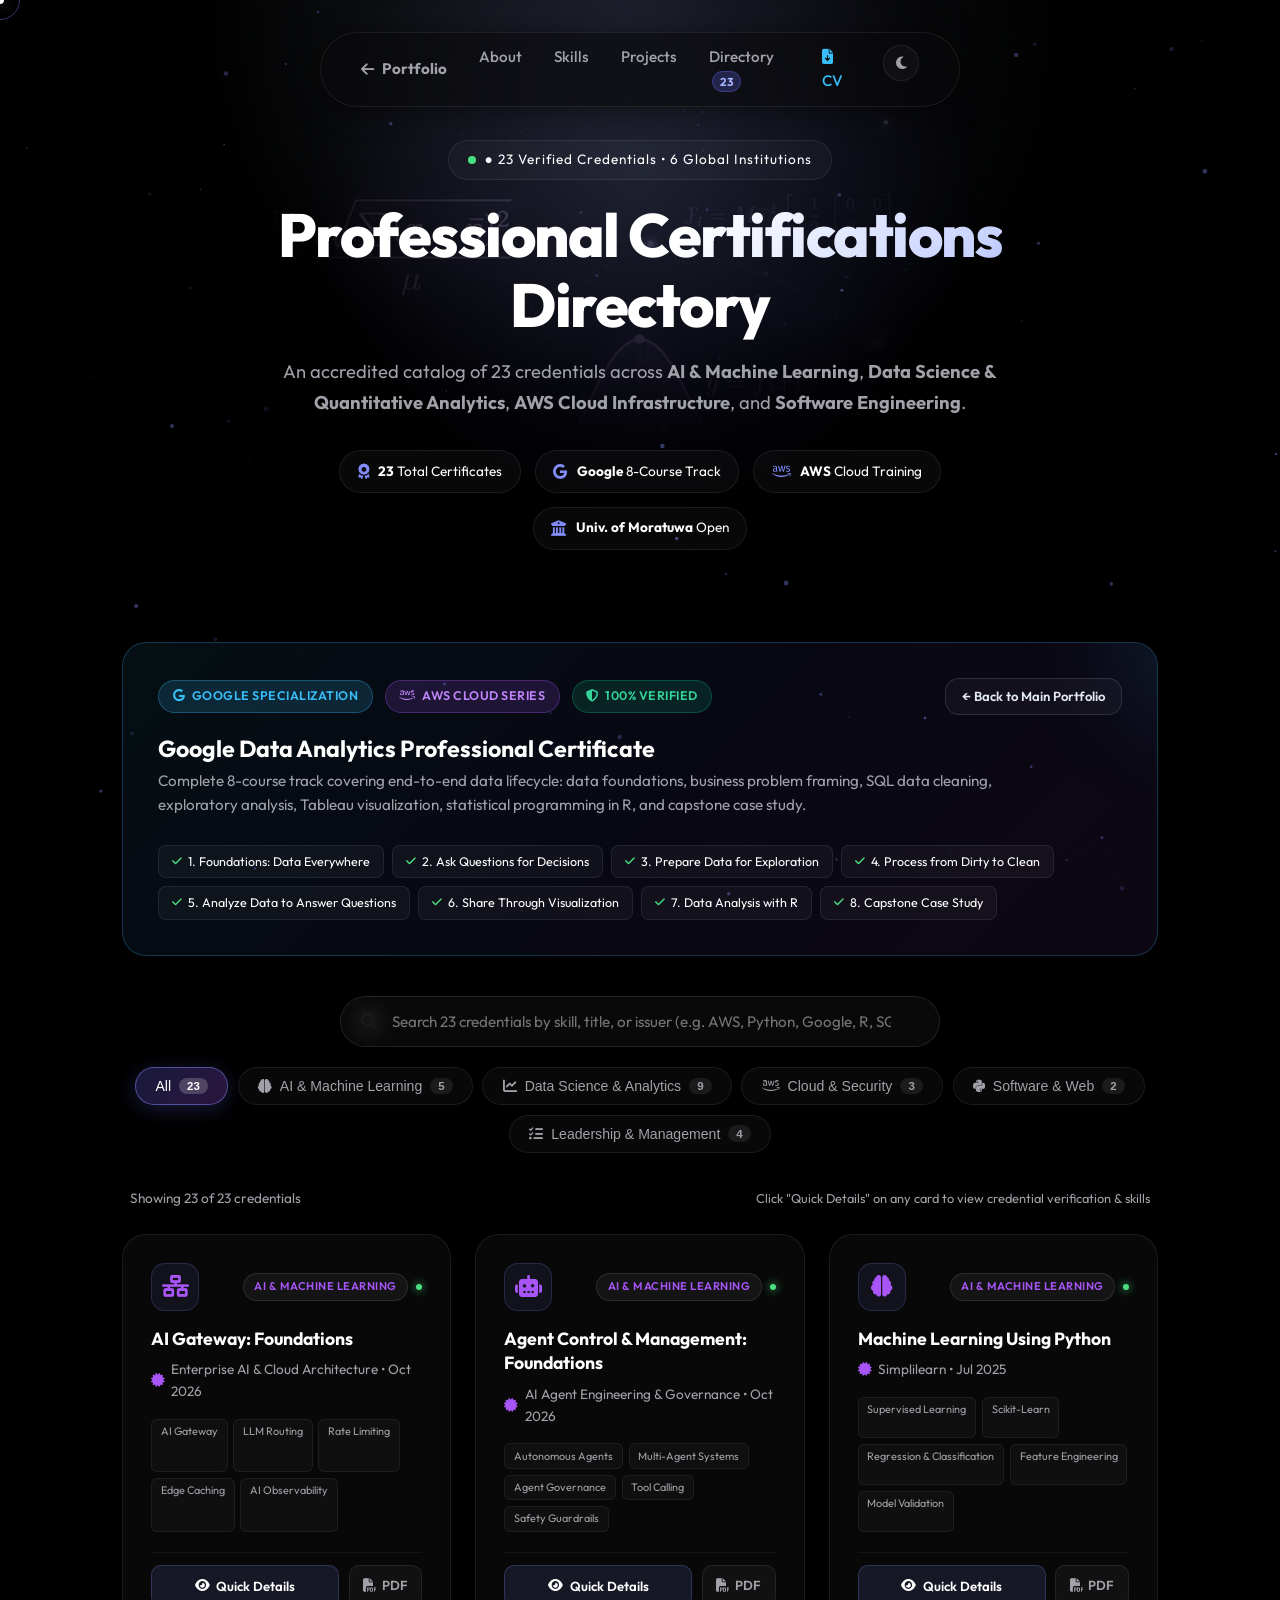
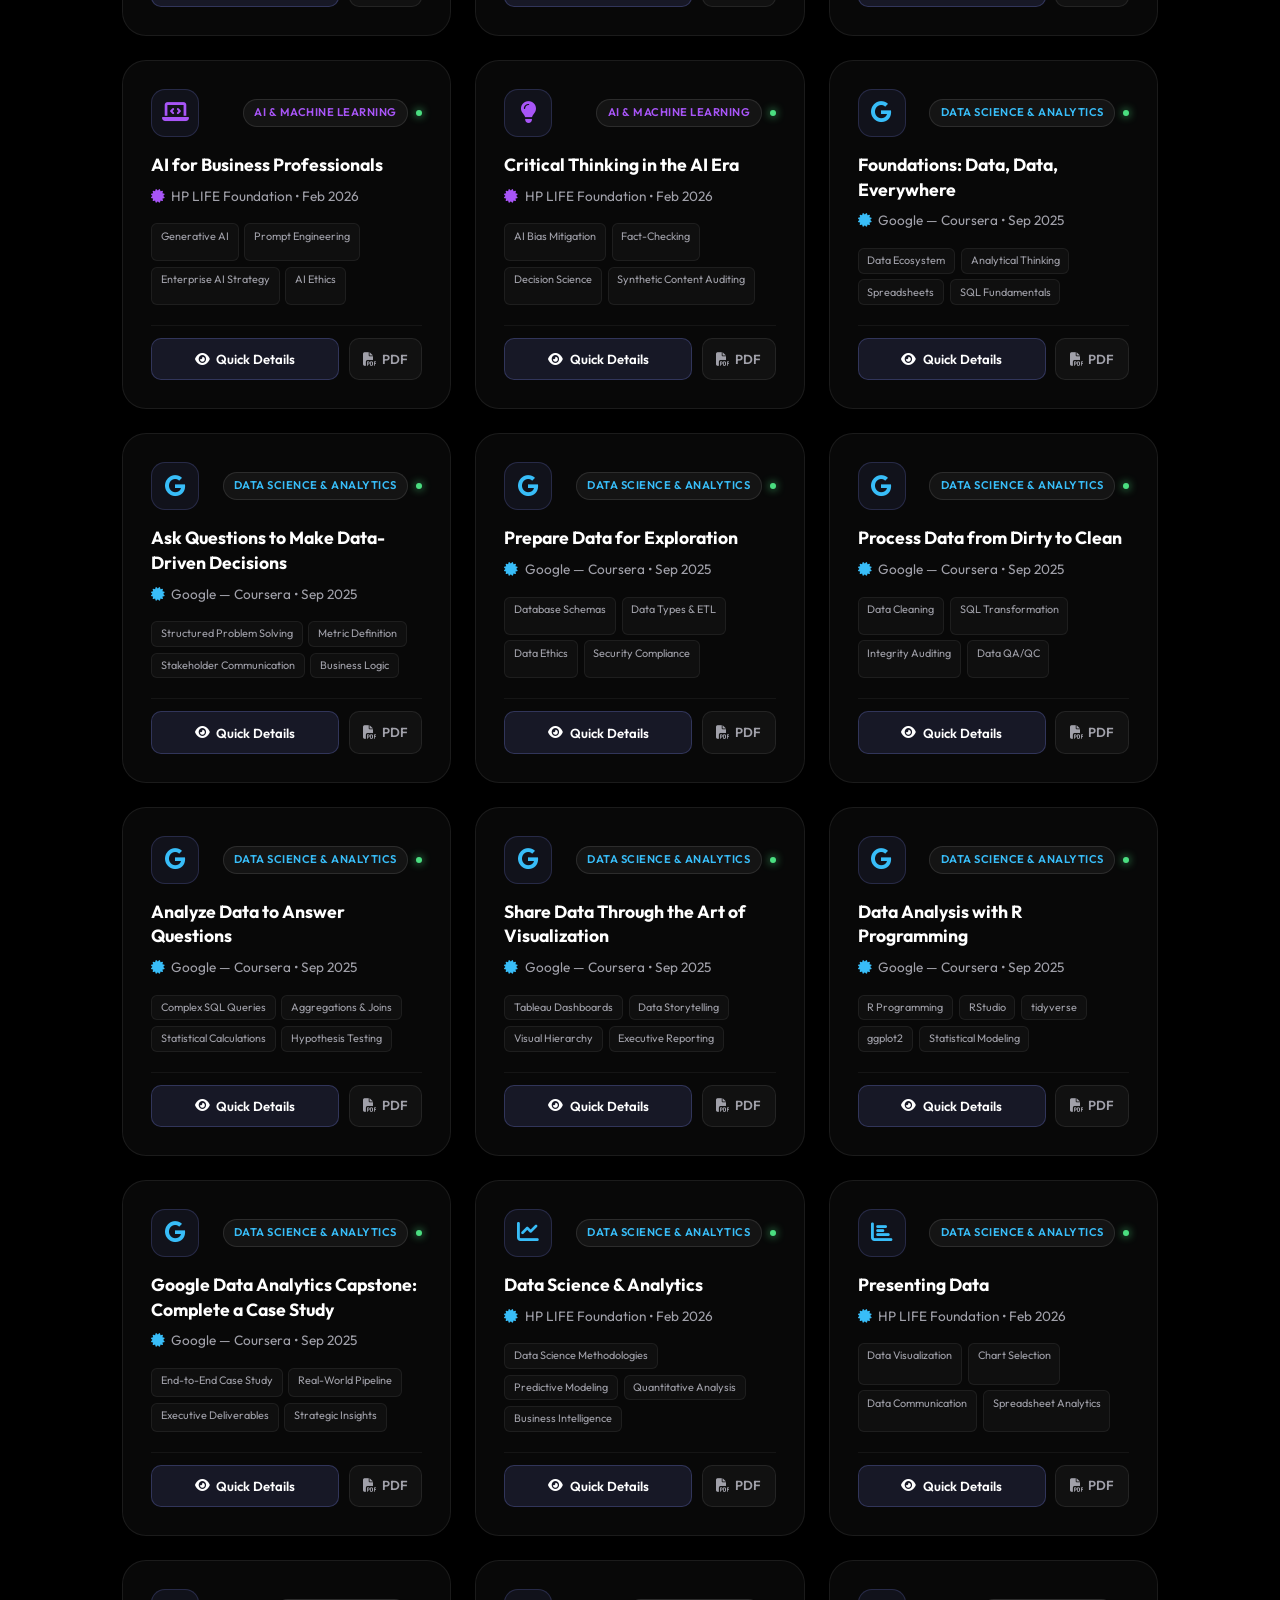
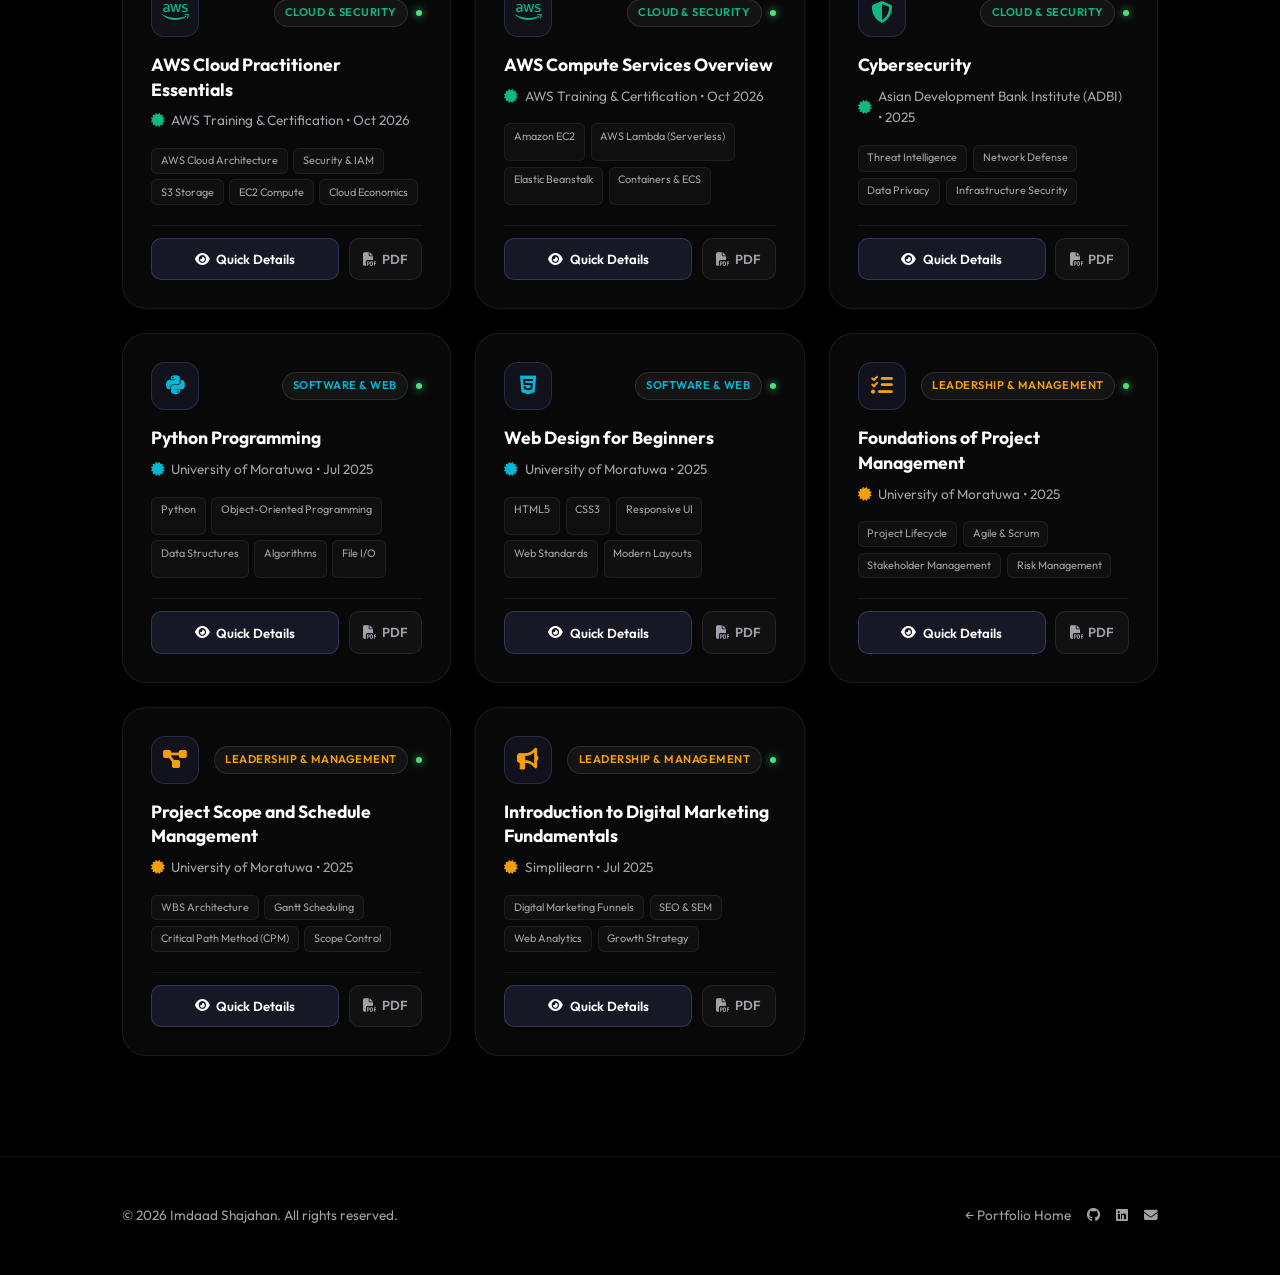
==== commit 80d009e2: "Rebuild portfolio aesthetics and update all 23 professional certifications with interactive search a" ====
--- a/certifications.html
+++ b/certifications.html
@@ -3,319 +3,216 @@
 <head>
   <meta charset="UTF-8" />
   <meta name="viewport" content="width=device-width, initial-scale=1.0"/>
-  <title>Imdaad Shajahan | Professional Certifications</title>
+  <meta name="description" content="Imdaad Shajahan — Complete Directory of 23 Professional Certifications in AI, Machine Learning, Data Science, AWS Cloud, and Software Engineering.">
+  <title>Imdaad Shajahan | Professional Certifications Directory</title>
   <link rel="stylesheet" href="style.css"/>
-  <link rel="stylesheet" href="theme.css"/>
-  <link href="https://cdnjs.cloudflare.com/ajax/libs/font-awesome/6.0.0/css/all.min.css" rel="stylesheet">
-  <link rel="preconnect" href="https://fonts.googleapis.com">
-  <link rel="preconnect" href="https://fonts.gstatic.com" crossorigin>
-  <link href="https://fonts.googleapis.com/css2?family=Inter:wght@300;400;500;600;700;800&display=swap" rel="stylesheet">
+  <link href="https://cdnjs.cloudflare.com/ajax/libs/font-awesome/6.4.0/css/all.min.css" rel="stylesheet">
+  <script src="certificates-data.js"></script>
 </head>
 <body>
+
+  <!-- Floating Cursor & Particle Background -->
+  <div id="math-background-container"></div>
+  <div class="cursor-dot" id="cursor-dot"></div>
+  <div class="cursor-ring" id="cursor-ring"></div>
+  <canvas id="particles-canvas"></canvas>
+
   <!-- Navigation -->
-  <nav class="navbar">
-    <div class="nav-container">
-      <div class="nav-logo">
-        <span>Imdaad</span>
-      </div>
-      <div class="nav-menu">
-        <a href="index.html" class="nav-link">← Back to Portfolio</a>
-        <a href="#all-certs" class="nav-link active">All Certificates</a>
-      </div>
-      <div class="nav-toggle">
-        <span></span>
-        <span></span>
-        <span></span>
-      </div>
-      <button id="theme-toggle" class="theme-toggle" aria-label="Toggle Theme">
-        <i class="fas fa-moon"></i>
+  <nav class="navbar" id="navbar">
+    <a href="index.html" class="nav-link" style="display: inline-flex; align-items: center; gap: 0.5rem; font-weight: 700;">
+      <i class="fas fa-arrow-left"></i> Portfolio
+    </a>
+    <a href="index.html#about" class="nav-link">About</a>
+    <a href="index.html#skills" class="nav-link">Skills</a>
+    <a href="index.html#projects" class="nav-link">Projects</a>
+    <a href="#all-certs" class="nav-link active">
+      Directory <span style="font-size: 0.72rem; padding: 2px 7px; background: rgba(99,102,241,0.25); border: 1px solid rgba(99,102,241,0.4); border-radius: 50px; margin-left: 3px; font-weight: 700; color: #a5b4fc;">23</span>
+    </a>
+    <a href="Imdaad CV.pdf" target="_blank" class="nav-link" style="color: #38bdf8;" title="View Resume">
+      <i class="fas fa-file-download"></i> CV
+    </a>
+    <button class="theme-toggle" id="theme-toggle" title="Toggle light/dark mode" aria-label="Toggle theme">
+      <i class="fas fa-moon" id="theme-icon"></i>
+    </button>
+  </nav>
+
+  <!-- Certifications Hero Section -->
+  <section class="certifications-hero" style="padding-top: 140px; padding-bottom: 40px; text-align: center; position: relative;">
+    <div class="hero-glow"></div>
+    <div class="container">
+      <div class="hero-content" style="max-width: 850px; margin: 0 auto;">
+        <div class="hero-badge" style="margin-bottom: 1.25rem;">
+          &#9679; 23 Verified Credentials &bull; 6 Global Institutions
+        </div>
+        <h1 class="hero-title" style="margin-bottom: 1rem; font-size: clamp(2.2rem, 5vw, 3.8rem);">
+          Professional <span class="gradient-text">Certifications</span> Directory
+        </h1>
+        <p class="hero-description" style="margin-bottom: 2rem; max-width: 720px;">
+          An accredited catalog of 23 credentials across <strong>AI &amp; Machine Learning</strong>, <strong>Data Science &amp; Quantitative Analytics</strong>, <strong>AWS Cloud Infrastructure</strong>, and <strong>Software Engineering</strong>.
+        </p>
+
+        <!-- Stats Overview Row -->
+        <div class="hero-stats-row" style="margin-bottom: 2rem;">
+          <div class="hero-stat-chip">
+            <i class="fas fa-award"></i>
+            <span><strong>23</strong> Total Certificates</span>
+          </div>
+          <div class="hero-stat-chip">
+            <i class="fab fa-google"></i>
+            <span><strong>Google</strong> 8-Course Track</span>
+          </div>
+          <div class="hero-stat-chip">
+            <i class="fab fa-aws"></i>
+            <span><strong>AWS</strong> Cloud Training</span>
+          </div>
+          <div class="hero-stat-chip">
+            <i class="fas fa-university"></i>
+            <span><strong>Univ. of Moratuwa</strong> Open</span>
+          </div>
+        </div>
+      </div>
+    </div>
+  </section>
+
+  <!-- Main Certifications Catalog Section -->
+  <section class="certifications-detailed" id="all-certs" style="padding: 20px 0 100px 0;">
+    <div class="container">
+
+      <!-- Specialization Spotlight -->
+      <div class="spec-spotlight-card reveal">
+        <div class="spec-header">
+          <div class="spec-badge-group">
+            <span class="spec-pill"><i class="fab fa-google"></i> Google Specialization</span>
+            <span class="spec-pill purple"><i class="fab fa-aws"></i> AWS Cloud Series</span>
+            <span class="spec-pill" style="background: rgba(16, 185, 129, 0.15); border-color: rgba(16, 185, 129, 0.3); color: #34d399;">
+              <i class="fas fa-shield-alt"></i> 100% Verified
+            </span>
+          </div>
+          <a href="index.html" class="btn btn-glass" style="font-size: 0.82rem; padding: 0.45rem 1rem;">
+            &larr; Back to Main Portfolio
+          </a>
+        </div>
+
+        <div class="spec-title-group">
+          <h3>Google Data Analytics Professional Certificate</h3>
+          <p class="spec-desc">
+            Complete 8-course track covering end-to-end data lifecycle: data foundations, business problem framing, SQL data cleaning, exploratory analysis, Tableau visualization, statistical programming in R, and capstone case study.
+          </p>
+        </div>
+
+        <div class="spec-courses-pills">
+          <span class="spec-course-chip"><i class="fas fa-check"></i> 1. Foundations: Data Everywhere</span>
+          <span class="spec-course-chip"><i class="fas fa-check"></i> 2. Ask Questions for Decisions</span>
+          <span class="spec-course-chip"><i class="fas fa-check"></i> 3. Prepare Data for Exploration</span>
+          <span class="spec-course-chip"><i class="fas fa-check"></i> 4. Process from Dirty to Clean</span>
+          <span class="spec-course-chip"><i class="fas fa-check"></i> 5. Analyze Data to Answer Questions</span>
+          <span class="spec-course-chip"><i class="fas fa-check"></i> 6. Share Through Visualization</span>
+          <span class="spec-course-chip"><i class="fas fa-check"></i> 7. Data Analysis with R</span>
+          <span class="spec-course-chip"><i class="fas fa-check"></i> 8. Capstone Case Study</span>
+        </div>
+      </div>
+
+      <!-- Controls: Search & Category Filters -->
+      <div class="certs-controls reveal">
+        <!-- Search Input -->
+        <div class="certs-search-bar">
+          <i class="fas fa-search search-icon"></i>
+          <input type="text" id="certs-search-input" class="certs-search-input" placeholder="Search 23 credentials by skill, title, or issuer (e.g. AWS, Python, Google, R, SQL)..." aria-label="Search certifications">
+          <button id="clear-search-btn" class="clear-search-btn" title="Clear search">
+            <i class="fas fa-times-circle"></i>
+          </button>
+        </div>
+
+        <!-- Filter Tabs -->
+        <div class="certs-filter-tabs">
+          <button class="filter-pill active" data-category="all">
+            All <span class="filter-count">23</span>
+          </button>
+          <button class="filter-pill" data-category="ai-ml">
+            <i class="fas fa-brain"></i> AI &amp; Machine Learning <span class="filter-count">5</span>
+          </button>
+          <button class="filter-pill" data-category="data-analytics">
+            <i class="fas fa-chart-line"></i> Data Science &amp; Analytics <span class="filter-count">9</span>
+          </button>
+          <button class="filter-pill" data-category="cloud-devops">
+            <i class="fab fa-aws"></i> Cloud &amp; Security <span class="filter-count">3</span>
+          </button>
+          <button class="filter-pill" data-category="software-dev">
+            <i class="fab fa-python"></i> Software &amp; Web <span class="filter-count">2</span>
+          </button>
+          <button class="filter-pill" data-category="management">
+            <i class="fas fa-tasks"></i> Leadership &amp; Management <span class="filter-count">4</span>
+          </button>
+        </div>
+      </div>
+
+      <!-- Results Count Bar -->
+      <div class="certs-results-bar reveal">
+        <span id="certs-results-count">Showing 23 of 23 credentials</span>
+        <span style="color: var(--text-secondary); font-size: 0.8rem;">
+          Click "Quick Details" on any card to view credential verification &amp; skills
+        </span>
+      </div>
+
+      <!-- Dynamic Cards Grid -->
+      <div class="certs-grid reveal" id="certs-container">
+        <!-- Populated dynamically by script.js -->
+      </div>
+    </div>
+  </section>
+
+  <!-- Interactive Certificate Modal / Lightbox -->
+  <div class="cert-modal-backdrop" id="cert-modal-backdrop" role="dialog" aria-modal="true" aria-labelledby="modal-cert-title">
+    <div class="cert-modal-dialog">
+      <button class="cert-modal-close" id="cert-modal-close" title="Close dialog" aria-label="Close dialog">
+        <i class="fas fa-times"></i>
       </button>
-    </div>
-  </nav>
-
-  <!-- Certifications Hero Section -->
-  <section class="certifications-hero" style="padding-top: 150px; padding-bottom: 50px; text-align: center;">
-    <div class="container">
-      <div class="hero-content">
-        <h1 class="hero-title" style="margin-bottom: 20px;">Professional Certifications</h1>
-        <p class="hero-subtitle">Showcasing my expertise through industry-recognized credentials</p>
-      </div>
-    </div>
-  </section>
-
-  <!-- Certifications Detailed -->
-  <section class="certifications-detailed" id="all-certs" style="padding: 50px 0;">
-    <div class="container">
-      <div class="certificates-grid">
-                            <div class="certificate-glass-card">
-                        <div class="certificate-preview" style="width: 100%; height: 220px; overflow: hidden; border-radius: 10px; margin-bottom: 1rem; background: rgba(0,0,0,0.5);">
-                                                            <iframe src="Certificates/AI for Business Professionals.pdf#toolbar=0&navpanes=0&scrollbar=0&view=FitH" style="width: 100%; height: 100%; border: none;"></iframe>
-                                                    </div>
-                        <div class="certificate-content">
-                            <h4>AI for Business Professionals</h4>
-                        </div>
-                        <div class="certificate-action">
-                            <a href="Certificates/AI for Business Professionals.pdf" target="_blank" class="btn btn-primary btn-sm" style="display:inline-block; margin-top:10px;">
-                                <i class="fas fa-external-link-alt"></i> View Certificate
-                            </a>
-                        </div>
-                    </div>
-                                        <div class="certificate-glass-card">
-                        <div class="certificate-preview" style="width: 100%; height: 220px; overflow: hidden; border-radius: 10px; margin-bottom: 1rem; background: rgba(0,0,0,0.5);">
-                                                            <iframe src="Certificates/Coursera 9QEWM18YATHC.pdf#toolbar=0&navpanes=0&scrollbar=0&view=FitH" style="width: 100%; height: 100%; border: none;"></iframe>
-                                                    </div>
-                        <div class="certificate-content">
-                            <h4>Coursera 9QEWM18YATHC</h4>
-                        </div>
-                        <div class="certificate-action">
-                            <a href="Certificates/Coursera 9QEWM18YATHC.pdf" target="_blank" class="btn btn-primary btn-sm" style="display:inline-block; margin-top:10px;">
-                                <i class="fas fa-external-link-alt"></i> View Certificate
-                            </a>
-                        </div>
-                    </div>
-                                        <div class="certificate-glass-card">
-                        <div class="certificate-preview" style="width: 100%; height: 220px; overflow: hidden; border-radius: 10px; margin-bottom: 1rem; background: rgba(0,0,0,0.5);">
-                                                            <iframe src="Certificates/Coursera 9VZIGPPKNMI6.pdf#toolbar=0&navpanes=0&scrollbar=0&view=FitH" style="width: 100%; height: 100%; border: none;"></iframe>
-                                                    </div>
-                        <div class="certificate-content">
-                            <h4>Coursera 9VZIGPPKNMI6</h4>
-                        </div>
-                        <div class="certificate-action">
-                            <a href="Certificates/Coursera 9VZIGPPKNMI6.pdf" target="_blank" class="btn btn-primary btn-sm" style="display:inline-block; margin-top:10px;">
-                                <i class="fas fa-external-link-alt"></i> View Certificate
-                            </a>
-                        </div>
-                    </div>
-                                        <div class="certificate-glass-card">
-                        <div class="certificate-preview" style="width: 100%; height: 220px; overflow: hidden; border-radius: 10px; margin-bottom: 1rem; background: rgba(0,0,0,0.5);">
-                                                            <iframe src="Certificates/Coursera A0TCABYXFJZV.pdf#toolbar=0&navpanes=0&scrollbar=0&view=FitH" style="width: 100%; height: 100%; border: none;"></iframe>
-                                                    </div>
-                        <div class="certificate-content">
-                            <h4>Coursera A0TCABYXFJZV</h4>
-                        </div>
-                        <div class="certificate-action">
-                            <a href="Certificates/Coursera A0TCABYXFJZV.pdf" target="_blank" class="btn btn-primary btn-sm" style="display:inline-block; margin-top:10px;">
-                                <i class="fas fa-external-link-alt"></i> View Certificate
-                            </a>
-                        </div>
-                    </div>
-                                        <div class="certificate-glass-card">
-                        <div class="certificate-preview" style="width: 100%; height: 220px; overflow: hidden; border-radius: 10px; margin-bottom: 1rem; background: rgba(0,0,0,0.5);">
-                                                            <iframe src="Certificates/Coursera BL4024AW8HI0.pdf#toolbar=0&navpanes=0&scrollbar=0&view=FitH" style="width: 100%; height: 100%; border: none;"></iframe>
-                                                    </div>
-                        <div class="certificate-content">
-                            <h4>Coursera BL4024AW8HI0</h4>
-                        </div>
-                        <div class="certificate-action">
-                            <a href="Certificates/Coursera BL4024AW8HI0.pdf" target="_blank" class="btn btn-primary btn-sm" style="display:inline-block; margin-top:10px;">
-                                <i class="fas fa-external-link-alt"></i> View Certificate
-                            </a>
-                        </div>
-                    </div>
-                                        <div class="certificate-glass-card">
-                        <div class="certificate-preview" style="width: 100%; height: 220px; overflow: hidden; border-radius: 10px; margin-bottom: 1rem; background: rgba(0,0,0,0.5);">
-                                                            <iframe src="Certificates/Coursera CMUPCXRJIMA7.pdf#toolbar=0&navpanes=0&scrollbar=0&view=FitH" style="width: 100%; height: 100%; border: none;"></iframe>
-                                                    </div>
-                        <div class="certificate-content">
-                            <h4>Coursera CMUPCXRJIMA7</h4>
-                        </div>
-                        <div class="certificate-action">
-                            <a href="Certificates/Coursera CMUPCXRJIMA7.pdf" target="_blank" class="btn btn-primary btn-sm" style="display:inline-block; margin-top:10px;">
-                                <i class="fas fa-external-link-alt"></i> View Certificate
-                            </a>
-                        </div>
-                    </div>
-                                        <div class="certificate-glass-card">
-                        <div class="certificate-preview" style="width: 100%; height: 220px; overflow: hidden; border-radius: 10px; margin-bottom: 1rem; background: rgba(0,0,0,0.5);">
-                                                            <iframe src="Certificates/Coursera JAKAYI98K879.pdf#toolbar=0&navpanes=0&scrollbar=0&view=FitH" style="width: 100%; height: 100%; border: none;"></iframe>
-                                                    </div>
-                        <div class="certificate-content">
-                            <h4>Coursera JAKAYI98K879</h4>
-                        </div>
-                        <div class="certificate-action">
-                            <a href="Certificates/Coursera JAKAYI98K879.pdf" target="_blank" class="btn btn-primary btn-sm" style="display:inline-block; margin-top:10px;">
-                                <i class="fas fa-external-link-alt"></i> View Certificate
-                            </a>
-                        </div>
-                    </div>
-                                        <div class="certificate-glass-card">
-                        <div class="certificate-preview" style="width: 100%; height: 220px; overflow: hidden; border-radius: 10px; margin-bottom: 1rem; background: rgba(0,0,0,0.5);">
-                                                            <iframe src="Certificates/Coursera TJWS4UUXGK89.pdf#toolbar=0&navpanes=0&scrollbar=0&view=FitH" style="width: 100%; height: 100%; border: none;"></iframe>
-                                                    </div>
-                        <div class="certificate-content">
-                            <h4>Coursera TJWS4UUXGK89</h4>
-                        </div>
-                        <div class="certificate-action">
-                            <a href="Certificates/Coursera TJWS4UUXGK89.pdf" target="_blank" class="btn btn-primary btn-sm" style="display:inline-block; margin-top:10px;">
-                                <i class="fas fa-external-link-alt"></i> View Certificate
-                            </a>
-                        </div>
-                    </div>
-                                        <div class="certificate-glass-card">
-                        <div class="certificate-preview" style="width: 100%; height: 220px; overflow: hidden; border-radius: 10px; margin-bottom: 1rem; background: rgba(0,0,0,0.5);">
-                                                            <iframe src="Certificates/Coursera YQEBBPSDM7WJ.pdf#toolbar=0&navpanes=0&scrollbar=0&view=FitH" style="width: 100%; height: 100%; border: none;"></iframe>
-                                                    </div>
-                        <div class="certificate-content">
-                            <h4>Coursera YQEBBPSDM7WJ</h4>
-                        </div>
-                        <div class="certificate-action">
-                            <a href="Certificates/Coursera YQEBBPSDM7WJ.pdf" target="_blank" class="btn btn-primary btn-sm" style="display:inline-block; margin-top:10px;">
-                                <i class="fas fa-external-link-alt"></i> View Certificate
-                            </a>
-                        </div>
-                    </div>
-                                        <div class="certificate-glass-card">
-                        <div class="certificate-preview" style="width: 100%; height: 220px; overflow: hidden; border-radius: 10px; margin-bottom: 1rem; background: rgba(0,0,0,0.5);">
-                                                            <iframe src="Certificates/Critical Thinking in the AI Era.pdf#toolbar=0&navpanes=0&scrollbar=0&view=FitH" style="width: 100%; height: 100%; border: none;"></iframe>
-                                                    </div>
-                        <div class="certificate-content">
-                            <h4>Critical Thinking in the AI Era</h4>
-                        </div>
-                        <div class="certificate-action">
-                            <a href="Certificates/Critical Thinking in the AI Era.pdf" target="_blank" class="btn btn-primary btn-sm" style="display:inline-block; margin-top:10px;">
-                                <i class="fas fa-external-link-alt"></i> View Certificate
-                            </a>
-                        </div>
-                    </div>
-                                        <div class="certificate-glass-card">
-                        <div class="certificate-preview" style="width: 100%; height: 220px; overflow: hidden; border-radius: 10px; margin-bottom: 1rem; background: rgba(0,0,0,0.5);">
-                                                            <iframe src="Certificates/Data Science &amp; Analytics.pdf#toolbar=0&navpanes=0&scrollbar=0&view=FitH" style="width: 100%; height: 100%; border: none;"></iframe>
-                                                    </div>
-                        <div class="certificate-content">
-                            <h4>Data Science &amp; Analytics</h4>
-                        </div>
-                        <div class="certificate-action">
-                            <a href="Certificates/Data Science &amp; Analytics.pdf" target="_blank" class="btn btn-primary btn-sm" style="display:inline-block; margin-top:10px;">
-                                <i class="fas fa-external-link-alt"></i> View Certificate
-                            </a>
-                        </div>
-                    </div>
-                                        <div class="certificate-glass-card">
-                        <div class="certificate-preview" style="width: 100%; height: 220px; overflow: hidden; border-radius: 10px; margin-bottom: 1rem; background: rgba(0,0,0,0.5);">
-                                                            <iframe src="Certificates/Digital Marketing.pdf#toolbar=0&navpanes=0&scrollbar=0&view=FitH" style="width: 100%; height: 100%; border: none;"></iframe>
-                                                    </div>
-                        <div class="certificate-content">
-                            <h4>Digital Marketing</h4>
-                        </div>
-                        <div class="certificate-action">
-                            <a href="Certificates/Digital Marketing.pdf" target="_blank" class="btn btn-primary btn-sm" style="display:inline-block; margin-top:10px;">
-                                <i class="fas fa-external-link-alt"></i> View Certificate
-                            </a>
-                        </div>
-                    </div>
-                                        <div class="certificate-glass-card">
-                        <div class="certificate-preview" style="width: 100%; height: 220px; overflow: hidden; border-radius: 10px; margin-bottom: 1rem; background: rgba(0,0,0,0.5);">
-                                                            <iframe src="Certificates/Foundations_of_Project_Management_E-Certificate.pdf#toolbar=0&navpanes=0&scrollbar=0&view=FitH" style="width: 100%; height: 100%; border: none;"></iframe>
-                                                    </div>
-                        <div class="certificate-content">
-                            <h4>Foundations of Project Management E Certificate</h4>
-                        </div>
-                        <div class="certificate-action">
-                            <a href="Certificates/Foundations_of_Project_Management_E-Certificate.pdf" target="_blank" class="btn btn-primary btn-sm" style="display:inline-block; margin-top:10px;">
-                                <i class="fas fa-external-link-alt"></i> View Certificate
-                            </a>
-                        </div>
-                    </div>
-                                        <div class="certificate-glass-card">
-                        <div class="certificate-preview" style="width: 100%; height: 220px; overflow: hidden; border-radius: 10px; margin-bottom: 1rem; background: rgba(0,0,0,0.5);">
-                                                            <iframe src="Certificates/Imdaad_python mora.pdf#toolbar=0&navpanes=0&scrollbar=0&view=FitH" style="width: 100%; height: 100%; border: none;"></iframe>
-                                                    </div>
-                        <div class="certificate-content">
-                            <h4>Imdaad python mora</h4>
-                        </div>
-                        <div class="certificate-action">
-                            <a href="Certificates/Imdaad_python mora.pdf" target="_blank" class="btn btn-primary btn-sm" style="display:inline-block; margin-top:10px;">
-                                <i class="fas fa-external-link-alt"></i> View Certificate
-                            </a>
-                        </div>
-                    </div>
-                                        <div class="certificate-glass-card">
-                        <div class="certificate-preview" style="width: 100%; height: 220px; overflow: hidden; border-radius: 10px; margin-bottom: 1rem; background: rgba(0,0,0,0.5);">
-                                                            <iframe src="Certificates/ML using Python.pdf#toolbar=0&navpanes=0&scrollbar=0&view=FitH" style="width: 100%; height: 100%; border: none;"></iframe>
-                                                    </div>
-                        <div class="certificate-content">
-                            <h4>ML using Python</h4>
-                        </div>
-                        <div class="certificate-action">
-                            <a href="Certificates/ML using Python.pdf" target="_blank" class="btn btn-primary btn-sm" style="display:inline-block; margin-top:10px;">
-                                <i class="fas fa-external-link-alt"></i> View Certificate
-                            </a>
-                        </div>
-                    </div>
-                                        <div class="certificate-glass-card">
-                        <div class="certificate-preview" style="width: 100%; height: 220px; overflow: hidden; border-radius: 10px; margin-bottom: 1rem; background: rgba(0,0,0,0.5);">
-                                                            <iframe src="Certificates/Presenting Data.pdf#toolbar=0&navpanes=0&scrollbar=0&view=FitH" style="width: 100%; height: 100%; border: none;"></iframe>
-                                                    </div>
-                        <div class="certificate-content">
-                            <h4>Presenting Data</h4>
-                        </div>
-                        <div class="certificate-action">
-                            <a href="Certificates/Presenting Data.pdf" target="_blank" class="btn btn-primary btn-sm" style="display:inline-block; margin-top:10px;">
-                                <i class="fas fa-external-link-alt"></i> View Certificate
-                            </a>
-                        </div>
-                    </div>
-                                        <div class="certificate-glass-card">
-                        <div class="certificate-preview" style="width: 100%; height: 220px; overflow: hidden; border-radius: 10px; margin-bottom: 1rem; background: rgba(0,0,0,0.5);">
-                                                            <iframe src="Certificates/Project_Scope_and_Schedule_Management_E-Certificate.pdf#toolbar=0&navpanes=0&scrollbar=0&view=FitH" style="width: 100%; height: 100%; border: none;"></iframe>
-                                                    </div>
-                        <div class="certificate-content">
-                            <h4>Project Scope and Schedule Management E Certificate</h4>
-                        </div>
-                        <div class="certificate-action">
-                            <a href="Certificates/Project_Scope_and_Schedule_Management_E-Certificate.pdf" target="_blank" class="btn btn-primary btn-sm" style="display:inline-block; margin-top:10px;">
-                                <i class="fas fa-external-link-alt"></i> View Certificate
-                            </a>
-                        </div>
-                    </div>
-                                        <div class="certificate-glass-card">
-                        <div class="certificate-preview" style="width: 100%; height: 220px; overflow: hidden; border-radius: 10px; margin-bottom: 1rem; background: rgba(0,0,0,0.5);">
-                                                            <iframe src="Certificates/Shajahan-Imdaad–Cybersecurity–Cybersecurity–ADBI-E-Learning.pdf#toolbar=0&navpanes=0&scrollbar=0&view=FitH" style="width: 100%; height: 100%; border: none;"></iframe>
-                                                    </div>
-                        <div class="certificate-content">
-                            <h4>Shajahan Imdaad–Cybersecurity–Cybersecurity–ADBI E Learning</h4>
-                        </div>
-                        <div class="certificate-action">
-                            <a href="Certificates/Shajahan-Imdaad–Cybersecurity–Cybersecurity–ADBI-E-Learning.pdf" target="_blank" class="btn btn-primary btn-sm" style="display:inline-block; margin-top:10px;">
-                                <i class="fas fa-external-link-alt"></i> View Certificate
-                            </a>
-                        </div>
-                    </div>
-                                        <div class="certificate-glass-card">
-                        <div class="certificate-preview" style="width: 100%; height: 220px; overflow: hidden; border-radius: 10px; margin-bottom: 1rem; background: rgba(0,0,0,0.5);">
-                                                            <iframe src="Certificates/Web_Design_for_Beginners_E-Certificate.pdf#toolbar=0&navpanes=0&scrollbar=0&view=FitH" style="width: 100%; height: 100%; border: none;"></iframe>
-                                                    </div>
-                        <div class="certificate-content">
-                            <h4>Web Design for Beginners E Certificate</h4>
-                        </div>
-                        <div class="certificate-action">
-                            <a href="Certificates/Web_Design_for_Beginners_E-Certificate.pdf" target="_blank" class="btn btn-primary btn-sm" style="display:inline-block; margin-top:10px;">
-                                <i class="fas fa-external-link-alt"></i> View Certificate
-                            </a>
-                        </div>
-                    </div>
-                          </div>
-    </div>
-  </section>
+
+      <div class="cert-modal-badge-row">
+        <span class="cert-category-badge" id="modal-cert-category">Category</span>
+        <span class="cert-verified-pill">
+          <span class="verified-dot"></span> Verified Official Credential
+        </span>
+      </div>
+
+      <h3 class="cert-modal-title" id="modal-cert-title">Certificate Title</h3>
+      <p class="cert-modal-issuer" id="modal-cert-issuer">
+        <i class="fas fa-award"></i> Issuing Authority
+      </p>
+
+      <div class="cert-modal-summary" id="modal-cert-summary">
+        Summary description of competency and evaluation metrics.
+      </div>
+
+      <h5 class="cert-modal-skills-heading">Key Competencies &amp; Skills Acquired</h5>
+      <div class="cert-modal-skills-list" id="modal-cert-skills">
+        <!-- Skill tags inserted here -->
+      </div>
+
+      <div class="cert-modal-actions">
+        <a id="modal-pdf-link" href="#" target="_blank" class="btn btn-primary" style="flex: 1;">
+          <i class="fas fa-file-pdf"></i> Open Full Certificate PDF
+        </a>
+        <a id="modal-verify-link" href="#" target="_blank" class="btn btn-secondary" style="flex: 1;">
+          <i class="fas fa-shield-alt"></i> Verify with Issuer
+        </a>
+      </div>
+    </div>
+  </div>
 
   <!-- Footer -->
   <footer class="footer">
-    <div class="container">
-      <div class="footer-content">
-        <div class="footer-logo">
-          <span>Imdaad</span>
-        </div>
-        <div class="footer-links">
-          <a href="index.html">Portfolio</a>
-          <a href="certifications.html">Certifications</a>
-        </div>
-      </div>
-      <div class="footer-bottom">
-        <p>&copy; 2026 Imdaad Shajahan. All rights reserved.</p>
+    <div class="container" style="display: flex; justify-content: space-between; align-items: center; flex-wrap: wrap; gap: 1rem;">
+      <p>&copy; 2026 Imdaad Shajahan. All rights reserved.</p>
+      <div style="display: flex; gap: 1rem;">
+        <a href="index.html" style="color: var(--text-secondary); text-decoration: none;">&larr; Portfolio Home</a>
+        <a href="https://github.com/ShajahanImdaad53" target="_blank" style="color: var(--text-secondary);"><i class="fab fa-github"></i></a>
+        <a href="https://www.linkedin.com/in/imdaad-shajahan-75094229a" target="_blank" style="color: var(--text-secondary);"><i class="fab fa-linkedin"></i></a>
+        <a href="mailto:shajahanimdaad20@gmail.com" style="color: var(--text-secondary);"><i class="fas fa-envelope"></i></a>
       </div>
     </div>
   </footer>
 
-  <script src="script.js?v=3"></script>
+  <script src="script.js?v=4"></script>
 </body>
 </html>
--- a/style.css
+++ b/style.css
@@ -1,12 +1,12 @@
 @import url('https://fonts.googleapis.com/css2?family=Outfit:wght@300;400;500;600;700;800&display=swap');
 
 :root {
-  --bg-color: #09090b;
-  --bg-gradient: radial-gradient(circle at top center, rgba(30, 27, 75, 0.4) 0%, #09090b 40%);
-  --text-primary: #f8fafc;
-  --text-secondary: #94a3b8;
-  --accent-color: #818cf8;
-  --accent-glow: rgba(129, 140, 248, 0.5);
+  --bg-color: #000000;
+  --bg-gradient: radial-gradient(circle at top center, rgba(30, 30, 30, 0.4) 0%, #000000 40%);
+  --text-primary: #ffffff;
+  --text-secondary: #a1a1aa;
+  --accent-color: #ffffff;
+  --accent-glow: rgba(255, 255, 255, 0.3);
   --glass-bg: rgba(255, 255, 255, 0.03);
   --glass-border: rgba(255, 255, 255, 0.08);
   --glass-hover: rgba(255, 255, 255, 0.06);
@@ -19,16 +19,66 @@
   box-sizing: border-box;
 }
 
+html, body {
+  overflow-x: hidden;
+  width: 100%;
+}
+
 body {
   font-family: 'Outfit', sans-serif;
   background-color: var(--bg-color);
-  background-image: var(--bg-gradient);
+  background-image: url('assets/math_bg.jpg');
+  background-size: cover;
+  background-position: center;
   background-attachment: fixed;
   color: var(--text-primary);
   line-height: 1.6;
   overflow-x: hidden;
   scroll-behavior: smooth;
   cursor: none;
+}
+
+/* Math Background Container */
+#math-background-container {
+  position: fixed;
+  top: 0;
+  left: 0;
+  width: 100%;
+  height: 100vh;
+  z-index: -1;
+  overflow: hidden;
+  pointer-events: none;
+  background: var(--bg-gradient); /* Overlay gradient for readability */
+}
+
+/* Math Particles */
+.math-particle {
+  position: absolute;
+  color: var(--accent-color);
+  font-family: 'Courier New', Courier, monospace;
+  font-weight: bold;
+  user-select: none;
+  pointer-events: none;
+  opacity: 0;
+  filter: drop-shadow(0 0 5px var(--accent-glow));
+  animation: floatMath linear infinite;
+}
+
+@keyframes floatMath {
+  0% {
+    transform: translateY(100vh) rotate(0deg) scale(0.8);
+    opacity: 0;
+  }
+  10% {
+    opacity: var(--max-opacity, 0.5);
+  }
+  90% {
+    opacity: var(--max-opacity, 0.5);
+  }
+  100% {
+    transform: translateY(-20vh) rotate(var(--rotation, 360deg)) scale(1.2);
+    opacity: 0;
+  }
 }
 
 /* Custom Cursor */
@@ -197,7 +247,8 @@
   top: 30%;
   left: 50%;
   transform: translate(-50%, -50%);
-  width: 700px;
+  width: 100%;
+  max-width: 700px;
   height: 700px;
   background: radial-gradient(circle, rgba(129, 140, 248, 0.12) 0%, rgba(99, 102, 241, 0.05) 40%, rgba(0,0,0,0) 70%);
   z-index: 0;
@@ -255,19 +306,41 @@
 }
 
 .hero-title {
-  font-size: 5rem;
+  font-size: clamp(2.5rem, 6vw, 4.8rem);
   font-weight: 800;
-  margin-bottom: 1.5rem;
-  letter-spacing: -2px;
+  line-height: 1.15;
+  margin-bottom: 1.25rem;
+  letter-spacing: -1.5px;
   animation: fadeInUp 0.8s ease-out 0.2s both;
 }
 
-.hero-title span {
-  background: linear-gradient(135deg, #c7d2fe 0%, #818cf8 50%, #6366f1 100%);
+.hero-title span, .gradient-text {
+  background: linear-gradient(135deg, #ffffff 10%, #c7d2fe 45%, #818cf8 70%, #38bdf8 100%);
   -webkit-background-clip: text;
   -webkit-text-fill-color: transparent;
   background-size: 200% 200%;
-  animation: gradientShift 4s ease-in-out infinite;
+  animation: gradientShift 6s ease-in-out infinite;
+}
+
+.hero-role-wrapper {
+  display: flex;
+  align-items: center;
+  justify-content: center;
+  gap: 0.6rem;
+  font-size: clamp(1.05rem, 2.5vw, 1.45rem);
+  font-weight: 600;
+  margin-bottom: 1.25rem;
+  color: var(--text-secondary);
+  animation: fadeInUp 0.8s ease-out 0.3s both;
+}
+
+.hero-role-dynamic {
+  color: #38bdf8;
+  border-bottom: 2px solid rgba(56, 189, 248, 0.4);
+  padding-bottom: 2px;
+  min-height: 1.8rem;
+  display: inline-block;
+  transition: opacity 0.3s ease;
 }
 
 @keyframes gradientShift {
@@ -281,55 +354,146 @@
 }
 
 .hero-description {
-  font-size: 1.25rem;
-  color: var(--text-secondary);
-  max-width: 600px;
-  margin: 0 auto 3rem auto;
+  font-size: 1.15rem;
+  color: var(--text-secondary);
+  max-width: 680px;
+  margin: 0 auto 2rem auto;
+  line-height: 1.7;
   animation: fadeInUp 0.8s ease-out 0.4s both;
 }
 
+/* Quick Hero Stats Row */
+.hero-stats-row {
+  display: flex;
+  flex-wrap: wrap;
+  gap: 0.85rem;
+  justify-content: center;
+  max-width: 820px;
+  margin: 0 auto 2.5rem auto;
+  animation: fadeInUp 0.8s ease-out 0.5s both;
+}
+
+.hero-stat-chip {
+  display: inline-flex;
+  align-items: center;
+  gap: 0.6rem;
+  padding: 0.6rem 1.1rem;
+  border-radius: 50px;
+  background: rgba(255, 255, 255, 0.03);
+  border: 1px solid rgba(255, 255, 255, 0.08);
+  font-size: 0.85rem;
+  color: var(--text-primary);
+  backdrop-filter: blur(10px);
+  transition: all 0.3s ease;
+}
+
+.hero-stat-chip:hover {
+  background: rgba(255, 255, 255, 0.08);
+  border-color: rgba(129, 140, 248, 0.3);
+  transform: translateY(-2px);
+}
+
+.hero-stat-chip i {
+  color: #818cf8;
+  font-size: 0.95rem;
+}
+
+.hero-stat-chip strong {
+  color: #fff;
+  font-weight: 700;
+}
+
 .hero-buttons {
   display: flex;
+  flex-wrap: wrap;
   gap: 1rem;
   justify-content: center;
   animation: fadeInUp 0.8s ease-out 0.6s both;
 }
 
 .btn {
-  padding: 0.85rem 2rem;
+  padding: 0.85rem 1.8rem;
   border-radius: 14px;
   font-weight: 600;
-  font-size: 1rem;
+  font-size: 0.95rem;
   text-decoration: none;
   transition: all 0.3s cubic-bezier(0.4, 0, 0.2, 1);
   display: inline-flex;
   align-items: center;
-  gap: 0.5rem;
+  justify-content: center;
+  gap: 0.55rem;
   border: none;
-  cursor: none;
+  cursor: pointer;
+  font-family: inherit;
 }
 
 .btn-primary {
-  background: var(--text-primary);
-  color: var(--bg-color);
+  background: linear-gradient(135deg, #6366f1 0%, #4f46e5 100%);
+  color: #ffffff;
+  box-shadow: 0 4px 20px rgba(99, 102, 241, 0.35);
 }
 
 .btn-primary:hover {
-  background: #e2e8f0;
+  background: linear-gradient(135deg, #818cf8 0%, #6366f1 100%);
   transform: translateY(-3px);
-  box-shadow: 0 10px 30px rgba(255,255,255,0.15);
+  box-shadow: 0 10px 30px rgba(99, 102, 241, 0.5);
+  color: #ffffff;
 }
 
 .btn-secondary {
   background: var(--glass-bg);
   color: var(--text-primary);
   border: 1px solid var(--glass-border);
+  backdrop-filter: blur(10px);
 }
 
 .btn-secondary:hover {
   background: var(--glass-hover);
-  border-color: rgba(255,255,255,0.2);
+  border-color: rgba(129, 140, 248, 0.3);
+  color: #ffffff;
   transform: translateY(-3px);
+}
+
+.btn-glass {
+  background: rgba(255, 255, 255, 0.04);
+  color: #e2e8f0;
+  border: 1px solid rgba(255, 255, 255, 0.12);
+  backdrop-filter: blur(10px);
+}
+
+.btn-glass:hover {
+  background: rgba(255, 255, 255, 0.1);
+  border-color: rgba(255, 255, 255, 0.25);
+  color: #ffffff;
+  transform: translateY(-3px);
+}
+
+/* Skip Intro Button */
+.skip-intro-btn {
+  position: absolute;
+  top: 2rem;
+  right: 2rem;
+  z-index: 10001;
+  padding: 0.6rem 1.25rem;
+  border-radius: 50px;
+  background: rgba(255, 255, 255, 0.06);
+  border: 1px solid rgba(255, 255, 255, 0.15);
+  color: #ffffff;
+  font-size: 0.85rem;
+  font-weight: 500;
+  display: flex;
+  align-items: center;
+  gap: 0.5rem;
+  cursor: pointer;
+  backdrop-filter: blur(12px);
+  transition: all 0.3s ease;
+  font-family: inherit;
+}
+
+.skip-intro-btn:hover {
+  background: rgba(255, 255, 255, 0.18);
+  border-color: rgba(255, 255, 255, 0.35);
+  transform: translateY(-2px);
 }
 
 /* Scroll indicator */
@@ -446,31 +610,115 @@
 /* About Stats */
 .about-stats {
   display: grid;
-  grid-template-columns: 1fr 1fr;
-  gap: 1rem;
+  grid-template-columns: repeat(auto-fit, minmax(105px, 1fr));
+  gap: 0.85rem;
   margin-top: 1.5rem;
 }
 
 .stat-card {
   text-align: center;
-  padding: 1.2rem;
+  padding: 1.1rem 0.8rem;
   background: rgba(255,255,255,0.02);
   border-radius: 16px;
   border: 1px solid rgba(255,255,255,0.05);
+  transition: all 0.3s ease;
+}
+
+.stat-card:hover {
+  transform: translateY(-3px);
+  border-color: rgba(129, 140, 248, 0.25);
+  background: rgba(255,255,255,0.04);
 }
 
 .stat-card .stat-number {
-  font-size: 2rem;
+  font-size: 1.85rem;
   font-weight: 800;
   color: var(--accent-color);
   display: block;
 }
 
 .stat-card .stat-label {
-  font-size: 0.8rem;
+  font-size: 0.75rem;
   color: var(--text-secondary);
   text-transform: uppercase;
-  letter-spacing: 1px;
+  letter-spacing: 0.8px;
+}
+
+/* About Pillars Grid */
+.about-pillars-grid {
+  display: grid;
+  grid-template-columns: repeat(auto-fit, minmax(240px, 1fr));
+  gap: 1.25rem;
+  margin-top: 1.5rem;
+}
+
+.pillar-card {
+  padding: 1.6rem;
+  display: flex;
+  flex-direction: column;
+  gap: 0.75rem;
+  border-radius: 20px;
+  background: rgba(255, 255, 255, 0.025);
+  border: 1px solid rgba(255, 255, 255, 0.07);
+  transition: all 0.3s ease;
+}
+
+.pillar-card:hover {
+  transform: translateY(-5px);
+  border-color: rgba(129, 140, 248, 0.3);
+  box-shadow: 0 10px 30px rgba(0, 0, 0, 0.3);
+}
+
+.pillar-icon {
+  width: 44px;
+  height: 44px;
+  border-radius: 12px;
+  display: flex;
+  align-items: center;
+  justify-content: center;
+  font-size: 1.2rem;
+  margin-bottom: 0.25rem;
+}
+
+.pillar-title {
+  font-size: 1.1rem;
+  font-weight: 700;
+  color: var(--text-primary);
+}
+
+.pillar-desc {
+  font-size: 0.88rem;
+  color: var(--text-secondary);
+  line-height: 1.6;
+}
+
+/* Skills Categories Grid */
+.skills-categories-grid {
+  display: grid;
+  grid-template-columns: repeat(auto-fit, minmax(320px, 1fr));
+  gap: 1.5rem;
+}
+
+.skill-category-card {
+  padding: 1.8rem;
+  display: flex;
+  flex-direction: column;
+  gap: 1.25rem;
+}
+
+.skill-category-header {
+  display: flex;
+  align-items: center;
+  gap: 0.6rem;
+  font-size: 1.1rem;
+  font-weight: 700;
+  color: var(--text-primary);
+  border-bottom: 1px solid rgba(255, 255, 255, 0.06);
+  padding-bottom: 0.75rem;
+}
+
+.skill-category-header i {
+  color: #818cf8;
 }
 
 /* Skills Section */
@@ -812,33 +1060,55 @@
 
 /* Responsive */
 @media (max-width: 768px) {
+  .container {
+    padding: 0 1rem;
+  }
+
+  .about, .skills, .projects, .contact, .education, .certifications {
+    padding: 4rem 0 !important;
+  }
+
   .about-bento, .contact-layout, .contact-bento {
     grid-template-columns: 1fr;
   }
 
-  .hero-title { font-size: 3rem; letter-spacing: -1px; }
-  .hero-description { font-size: 1.05rem; }
+  .hero-title { font-size: 2.5rem; letter-spacing: -1px; margin-top: 2rem; }
+  .hero-description { font-size: 1rem; padding: 0 1rem; }
 
   .navbar {
-    width: 92%;
-    justify-content: space-around;
-    padding: 0.6rem 0.8rem;
-    gap: 0;
+    width: 95%;
+    justify-content: flex-start;
+    padding: 0.6rem 1rem;
+    gap: 1rem;
+    overflow-x: auto;
+    -webkit-overflow-scrolling: touch;
+    border-radius: 20px;
   }
-  .nav-link { font-size: 0.8rem; }
+  
+  /* Hide scrollbar for navbar on mobile */
+  .navbar::-webkit-scrollbar {
+    display: none;
+  }
+  
+  .nav-link { font-size: 0.85rem; white-space: nowrap; }
+  .theme-toggle { flex-shrink: 0; }
 
   .section-title { font-size: 2rem; }
-  .section-header { text-align: center; }
+  .section-header { text-align: center; margin-bottom: 2rem; }
 
   .projects-grid {
     grid-template-columns: 1fr;
   }
 
+  .glass-card {
+    padding: 1.5rem;
+  }
+
   .cursor-dot, .cursor-ring {
-    display: none;
+    display: none !important;
   }
   body { cursor: auto; }
-  .btn, .skill-pill, .contact-card, .project-link { cursor: pointer; }
+  .btn, .skill-pill, .contact-card, .project-link, .nav-link, .theme-toggle { cursor: pointer; }
 }
 
 /* Animations */
@@ -891,6 +1161,19 @@
   --glass-bg: rgba(255, 255, 255, 0.55);
   --glass-border: rgba(79, 70, 229, 0.15);
   --glass-hover: rgba(255, 255, 255, 0.75);
+  background-image: none;
+}
+
+body.light-mode .hero-title span {
+  background: linear-gradient(135deg, #4f46e5 0%, #6366f1 50%, #3730a3 100%);
+  -webkit-background-clip: text;
+  -webkit-text-fill-color: transparent;
+}
+
+body.light-mode .section-title {
+  background: linear-gradient(to right, #0f172a, #475569);
+  -webkit-background-clip: text;
+  -webkit-text-fill-color: transparent;
 }
 
 body.light-mode .hero-glow {
@@ -971,6 +1254,98 @@
 
 body.light-mode #particles-canvas {
   opacity: 0.4;
+}
+
+body.light-mode .hero-stat-chip {
+  background: rgba(255, 255, 255, 0.7);
+  border-color: rgba(79, 70, 229, 0.15);
+  color: #0f172a;
+}
+
+body.light-mode .hero-stat-chip strong {
+  color: #0f172a;
+}
+
+body.light-mode .btn-glass {
+  background: rgba(255, 255, 255, 0.8);
+  border-color: rgba(79, 70, 229, 0.2);
+  color: #0f172a;
+}
+
+body.light-mode .pillar-card {
+  background: rgba(255, 255, 255, 0.7);
+  border-color: rgba(79, 70, 229, 0.12);
+}
+
+body.light-mode .spec-spotlight-card {
+  background: linear-gradient(135deg, rgba(79, 70, 229, 0.08) 0%, rgba(56, 189, 248, 0.08) 100%);
+  border-color: rgba(79, 70, 229, 0.2);
+}
+
+body.light-mode .spec-course-chip {
+  background: rgba(255, 255, 255, 0.7);
+  border-color: rgba(79, 70, 229, 0.15);
+  color: #0f172a;
+}
+
+body.light-mode .certs-search-input {
+  background: rgba(255, 255, 255, 0.85);
+  border-color: rgba(79, 70, 229, 0.2);
+  color: #0f172a;
+}
+
+body.light-mode .filter-pill {
+  background: rgba(255, 255, 255, 0.7);
+  border-color: rgba(79, 70, 229, 0.15);
+  color: #475569;
+}
+
+body.light-mode .filter-pill.active {
+  background: linear-gradient(135deg, #4f46e5 0%, #6366f1 100%);
+  color: #ffffff;
+  border-color: #4f46e5;
+}
+
+body.light-mode .cert-card {
+  background: rgba(255, 255, 255, 0.75);
+  border-color: rgba(79, 70, 229, 0.12);
+}
+
+body.light-mode .cert-title {
+  color: #0f172a;
+}
+
+body.light-mode .cert-skill-tag {
+  background: rgba(79, 70, 229, 0.06);
+  border-color: rgba(79, 70, 229, 0.12);
+  color: #475569;
+}
+
+body.light-mode .btn-pdf-link {
+  background: rgba(79, 70, 229, 0.08);
+  border-color: rgba(79, 70, 229, 0.2);
+  color: #4f46e5;
+}
+
+body.light-mode .cert-modal-dialog {
+  background: #ffffff;
+  border-color: rgba(79, 70, 229, 0.2);
+}
+
+body.light-mode .cert-modal-title {
+  color: #0f172a;
+}
+
+body.light-mode .cert-modal-summary {
+  background: rgba(79, 70, 229, 0.04);
+  border-color: rgba(79, 70, 229, 0.1);
+  color: #334155;
+}
+
+body.light-mode .cert-modal-close {
+  background: rgba(79, 70, 229, 0.08);
+  border-color: rgba(79, 70, 229, 0.15);
+  color: #0f172a;
 }
 
 /* ==========================================
@@ -1121,85 +1496,563 @@
 }
 
 /* ==========================================
-   CERTIFICATIONS SECTION
+   CERTIFICATIONS SECTION (REVAMPED)
    ========================================== */
 .certifications {
   padding: 8rem 0;
-}
-
+  position: relative;
+}
+
+/* Specialization Spotlight Banner */
+.spec-spotlight-card {
+  background: linear-gradient(135deg, rgba(56, 189, 248, 0.08) 0%, rgba(99, 102, 241, 0.08) 50%, rgba(168, 85, 247, 0.08) 100%);
+  border: 1px solid rgba(56, 189, 248, 0.25);
+  border-radius: var(--bento-radius);
+  padding: 2.2rem;
+  margin-bottom: 2.5rem;
+  display: flex;
+  flex-direction: column;
+  gap: 1.25rem;
+  position: relative;
+  overflow: hidden;
+  box-shadow: 0 10px 40px rgba(0, 0, 0, 0.3);
+}
+
+.spec-spotlight-card::before {
+  content: '';
+  position: absolute;
+  top: -50%;
+  right: -20%;
+  width: 300px;
+  height: 300px;
+  background: radial-gradient(circle, rgba(56, 189, 248, 0.15) 0%, transparent 70%);
+  pointer-events: none;
+  filter: blur(40px);
+}
+
+.spec-header {
+  display: flex;
+  align-items: center;
+  justify-content: space-between;
+  flex-wrap: wrap;
+  gap: 1rem;
+}
+
+.spec-badge-group {
+  display: flex;
+  align-items: center;
+  gap: 0.75rem;
+  flex-wrap: wrap;
+}
+
+.spec-pill {
+  display: inline-flex;
+  align-items: center;
+  gap: 0.4rem;
+  padding: 0.35rem 0.85rem;
+  background: rgba(56, 189, 248, 0.15);
+  border: 1px solid rgba(56, 189, 248, 0.3);
+  color: #38bdf8;
+  border-radius: 50px;
+  font-size: 0.78rem;
+  font-weight: 600;
+  text-transform: uppercase;
+  letter-spacing: 0.5px;
+}
+
+.spec-pill.purple {
+  background: rgba(168, 85, 247, 0.15);
+  border-color: rgba(168, 85, 247, 0.3);
+  color: #c084fc;
+}
+
+.spec-title-group h3 {
+  font-size: 1.45rem;
+  font-weight: 700;
+  color: var(--text-primary);
+  margin-bottom: 0.35rem;
+}
+
+.spec-desc {
+  color: var(--text-secondary);
+  font-size: 0.95rem;
+  max-width: 900px;
+  line-height: 1.6;
+}
+
+.spec-courses-pills {
+  display: flex;
+  flex-wrap: wrap;
+  gap: 0.5rem;
+  margin-top: 0.5rem;
+}
+
+.spec-course-chip {
+  padding: 0.35rem 0.8rem;
+  border-radius: 8px;
+  background: rgba(255, 255, 255, 0.04);
+  border: 1px solid rgba(255, 255, 255, 0.08);
+  font-size: 0.78rem;
+  color: var(--text-primary);
+  display: inline-flex;
+  align-items: center;
+  gap: 0.4rem;
+  transition: all 0.2s ease;
+}
+
+.spec-course-chip:hover {
+  background: rgba(255, 255, 255, 0.08);
+  border-color: rgba(56, 189, 248, 0.3);
+  transform: translateY(-1px);
+}
+
+.spec-course-chip i {
+  color: #4ade80;
+  font-size: 0.7rem;
+}
+
+/* Controls: Search & Category Filters */
+.certs-controls {
+  margin-bottom: 2.2rem;
+  display: flex;
+  flex-direction: column;
+  gap: 1.25rem;
+}
+
+.certs-search-bar {
+  position: relative;
+  width: 100%;
+  max-width: 600px;
+  margin: 0 auto;
+}
+
+.certs-search-bar i.search-icon {
+  position: absolute;
+  left: 1.3rem;
+  top: 50%;
+  transform: translateY(-50%);
+  color: var(--text-secondary);
+  font-size: 1rem;
+  pointer-events: none;
+  transition: color 0.3s ease;
+}
+
+.certs-search-input {
+  width: 100%;
+  padding: 0.95rem 3rem 0.95rem 3.2rem;
+  background: rgba(255, 255, 255, 0.035);
+  border: 1px solid rgba(255, 255, 255, 0.1);
+  border-radius: 50px;
+  color: var(--text-primary);
+  font-family: inherit;
+  font-size: 0.95rem;
+  backdrop-filter: blur(12px);
+  outline: none;
+  transition: all 0.3s ease;
+}
+
+.certs-search-input:focus {
+  border-color: #818cf8;
+  background: rgba(255, 255, 255, 0.06);
+  box-shadow: 0 0 25px rgba(129, 140, 248, 0.25);
+}
+
+.clear-search-btn {
+  position: absolute;
+  right: 1.1rem;
+  top: 50%;
+  transform: translateY(-50%);
+  background: transparent;
+  border: none;
+  color: var(--text-secondary);
+  cursor: pointer;
+  font-size: 0.9rem;
+  display: none;
+  padding: 0.3rem;
+  transition: color 0.2s ease;
+}
+
+.clear-search-btn:hover {
+  color: var(--text-primary);
+}
+
+/* Filter Tabs */
+.certs-filter-tabs {
+  display: flex;
+  flex-wrap: wrap;
+  gap: 0.6rem;
+  justify-content: center;
+}
+
+.filter-pill {
+  display: inline-flex;
+  align-items: center;
+  gap: 0.5rem;
+  padding: 0.6rem 1.2rem;
+  background: rgba(255, 255, 255, 0.03);
+  border: 1px solid rgba(255, 255, 255, 0.08);
+  border-radius: 50px;
+  color: var(--text-secondary);
+  font-size: 0.88rem;
+  font-weight: 500;
+  cursor: pointer;
+  transition: all 0.3s cubic-bezier(0.4, 0, 0.2, 1);
+  user-select: none;
+}
+
+.filter-pill:hover {
+  background: rgba(255, 255, 255, 0.08);
+  color: var(--text-primary);
+  border-color: rgba(255, 255, 255, 0.2);
+  transform: translateY(-2px);
+}
+
+.filter-pill.active {
+  background: linear-gradient(135deg, rgba(99, 102, 241, 0.25), rgba(168, 85, 247, 0.25));
+  border-color: rgba(129, 140, 248, 0.5);
+  color: #ffffff;
+  box-shadow: 0 4px 20px rgba(99, 102, 241, 0.25);
+}
+
+.filter-count {
+  font-size: 0.72rem;
+  padding: 0.15rem 0.5rem;
+  background: rgba(255, 255, 255, 0.08);
+  border-radius: 50px;
+  font-weight: 600;
+}
+
+.filter-pill.active .filter-count {
+  background: rgba(255, 255, 255, 0.2);
+  color: #fff;
+}
+
+.certs-results-bar {
+  display: flex;
+  justify-content: space-between;
+  align-items: center;
+  margin-bottom: 1.5rem;
+  font-size: 0.85rem;
+  color: var(--text-secondary);
+  padding: 0 0.5rem;
+}
+
+/* Cert Grid */
 .certs-grid {
   display: grid;
-  grid-template-columns: repeat(auto-fit, minmax(300px, 1fr));
+  grid-template-columns: repeat(auto-fill, minmax(320px, 1fr));
   gap: 1.5rem;
 }
 
+/* Card Styling */
 .cert-card {
   display: flex;
   flex-direction: column;
-  gap: 0.75rem;
+  padding: 1.75rem;
+  background: var(--glass-bg);
+  backdrop-filter: blur(14px);
+  -webkit-backdrop-filter: blur(14px);
+  border: 1px solid var(--glass-border);
+  border-radius: var(--bento-radius);
   transition: all 0.4s cubic-bezier(0.175, 0.885, 0.32, 1.275);
-}
-
-.cert-icon {
-  width: 52px;
-  height: 52px;
+  position: relative;
+  overflow: hidden;
+}
+
+.cert-card::before {
+  content: '';
+  position: absolute;
+  top: 0; left: 0; right: 0; height: 3px;
+  background: linear-gradient(90deg, transparent, var(--card-accent, #6366f1), transparent);
+  opacity: 0;
+  transition: opacity 0.3s ease;
+}
+
+.cert-card:hover {
+  transform: translateY(-7px);
+  border-color: rgba(129, 140, 248, 0.3);
+  box-shadow: 0 20px 45px rgba(0, 0, 0, 0.5), 0 0 25px rgba(129, 140, 248, 0.1);
+}
+
+.cert-card:hover::before {
+  opacity: 1;
+}
+
+.cert-top-row {
+  display: flex;
+  align-items: center;
+  justify-content: space-between;
+  margin-bottom: 1rem;
+}
+
+.cert-icon-box {
+  width: 48px;
+  height: 48px;
   border-radius: 14px;
   background: rgba(129, 140, 248, 0.08);
-  border: 1px solid rgba(129, 140, 248, 0.15);
-  display: flex;
-  align-items: center;
-  justify-content: center;
-  font-size: 1.4rem;
-  color: var(--accent-color);
+  border: 1px solid rgba(129, 140, 248, 0.2);
+  display: flex;
+  align-items: center;
+  justify-content: center;
+  font-size: 1.35rem;
+  color: var(--card-accent, #818cf8);
   transition: all 0.3s ease;
-  margin-bottom: 0.25rem;
-}
-
-.cert-card:hover .cert-icon {
-  background: var(--accent-color);
+}
+
+.cert-card:hover .cert-icon-box {
+  transform: scale(1.08) rotate(-4deg);
+  background: var(--card-accent, #6366f1);
+  color: #ffffff;
+  box-shadow: 0 6px 18px rgba(99, 102, 241, 0.4);
+}
+
+.cert-category-badge {
+  font-size: 0.7rem;
+  font-weight: 600;
+  text-transform: uppercase;
+  letter-spacing: 0.5px;
+  padding: 0.25rem 0.65rem;
+  border-radius: 50px;
+  background: rgba(255, 255, 255, 0.05);
+  border: 1px solid rgba(255, 255, 255, 0.1);
+  color: var(--card-accent, var(--text-secondary));
+}
+
+.cert-verified-pill {
+  display: inline-flex;
+  align-items: center;
+  gap: 0.35rem;
+  font-size: 0.72rem;
+  color: #4ade80;
+  font-weight: 500;
+}
+
+.verified-dot {
+  width: 6px;
+  height: 6px;
+  border-radius: 50%;
+  background: #4ade80;
+  box-shadow: 0 0 8px #4ade80;
+  display: inline-block;
+}
+
+.cert-title {
+  font-size: 1.1rem;
+  font-weight: 700;
+  line-height: 1.4;
+  margin-bottom: 0.5rem;
+  color: var(--text-primary);
+  transition: color 0.3s ease;
+}
+
+.cert-card:hover .cert-title {
+  color: #ffffff;
+}
+
+.cert-issuer-meta {
+  font-size: 0.85rem;
+  color: var(--text-secondary);
+  display: flex;
+  align-items: center;
+  gap: 0.4rem;
+  margin-bottom: 1rem;
+}
+
+.cert-issuer-meta i {
+  color: var(--card-accent, #818cf8);
+}
+
+.cert-skills-pills {
+  display: flex;
+  flex-wrap: wrap;
+  gap: 0.35rem;
+  margin-bottom: 1.25rem;
+  flex: 1;
+}
+
+.cert-skill-tag {
+  font-size: 0.68rem;
+  padding: 0.2rem 0.55rem;
+  border-radius: 6px;
+  background: rgba(255, 255, 255, 0.03);
+  border: 1px solid rgba(255, 255, 255, 0.06);
+  color: var(--text-secondary);
+}
+
+.cert-card-actions {
+  display: flex;
+  gap: 0.6rem;
+  margin-top: auto;
+  padding-top: 0.75rem;
+  border-top: 1px solid rgba(255, 255, 255, 0.05);
+}
+
+.btn-inspect {
+  flex: 1;
+  padding: 0.6rem 0.85rem;
+  border-radius: 10px;
+  background: rgba(129, 140, 248, 0.12);
+  border: 1px solid rgba(129, 140, 248, 0.25);
   color: #fff;
-  box-shadow: 0 8px 20px rgba(129, 140, 248, 0.35);
-  transform: scale(1.05) rotate(-5deg);
-}
-
-.cert-title {
+  font-size: 0.82rem;
+  font-weight: 600;
+  display: inline-flex;
+  align-items: center;
+  justify-content: center;
+  gap: 0.4rem;
+  cursor: pointer;
+  transition: all 0.3s ease;
+  font-family: inherit;
+}
+
+.btn-inspect:hover {
+  background: var(--card-accent, #6366f1);
+  transform: translateY(-2px);
+  box-shadow: 0 4px 15px rgba(99, 102, 241, 0.35);
+}
+
+.btn-pdf-link {
+  padding: 0.6rem 0.85rem;
+  border-radius: 10px;
+  background: rgba(255, 255, 255, 0.04);
+  border: 1px solid rgba(255, 255, 255, 0.08);
+  color: var(--text-secondary);
+  font-size: 0.82rem;
+  font-weight: 600;
+  text-decoration: none;
+  display: inline-flex;
+  align-items: center;
+  justify-content: center;
+  gap: 0.35rem;
+  transition: all 0.3s ease;
+}
+
+.btn-pdf-link:hover {
+  background: rgba(255, 255, 255, 0.1);
+  color: #ffffff;
+  transform: translateY(-2px);
+}
+
+/* Modal Lightbox */
+.cert-modal-backdrop {
+  position: fixed;
+  top: 0; left: 0; right: 0; bottom: 0;
+  background: rgba(0, 0, 0, 0.85);
+  backdrop-filter: blur(16px);
+  -webkit-backdrop-filter: blur(16px);
+  z-index: 100000;
+  display: flex;
+  align-items: center;
+  justify-content: center;
+  padding: 1.5rem;
+  opacity: 0;
+  pointer-events: none;
+  transition: opacity 0.3s ease;
+}
+
+.cert-modal-backdrop.open {
+  opacity: 1;
+  pointer-events: auto;
+}
+
+.cert-modal-dialog {
+  background: #0d111a;
+  border: 1px solid rgba(255, 255, 255, 0.12);
+  border-radius: 24px;
+  width: 100%;
+  max-width: 680px;
+  max-height: 90vh;
+  overflow-y: auto;
+  box-shadow: 0 25px 70px rgba(0, 0, 0, 0.8), 0 0 50px rgba(99, 102, 241, 0.15);
+  transform: scale(0.94) translateY(20px);
+  transition: transform 0.3s cubic-bezier(0.175, 0.885, 0.32, 1.275);
+  padding: 2.2rem;
+  position: relative;
+}
+
+.cert-modal-backdrop.open .cert-modal-dialog {
+  transform: scale(1) translateY(0);
+}
+
+.cert-modal-close {
+  position: absolute;
+  top: 1.25rem;
+  right: 1.25rem;
+  width: 36px;
+  height: 36px;
+  border-radius: 50%;
+  background: rgba(255, 255, 255, 0.06);
+  border: 1px solid rgba(255, 255, 255, 0.1);
+  color: var(--text-secondary);
   font-size: 1rem;
-  font-weight: 600;
-  line-height: 1.4;
-}
-
-.cert-issuer {
-  font-size: 0.85rem;
-  color: var(--text-secondary);
-  display: flex;
-  align-items: center;
-  gap: 0.4rem;
-}
-
-.cert-issuer i { color: var(--accent-color); }
-
-.cert-link {
-  display: inline-flex;
-  align-items: center;
-  gap: 0.4rem;
-  font-size: 0.85rem;
-  font-weight: 600;
-  color: var(--accent-color);
-  text-decoration: none;
-  margin-top: auto;
-  padding-top: 0.5rem;
-  transition: gap 0.3s ease, opacity 0.3s ease;
-  cursor: none;
-}
-
-.cert-link:hover {
-  gap: 0.7rem;
-  opacity: 0.8;
-}
-
-@media (max-width: 768px) {
-  .certs-grid { grid-template-columns: 1fr; }
-  .cert-link { cursor: pointer; }
+  cursor: pointer;
+  display: flex;
+  align-items: center;
+  justify-content: center;
+  transition: all 0.2s ease;
+}
+
+.cert-modal-close:hover {
+  background: rgba(255, 255, 255, 0.15);
+  color: #fff;
+  transform: rotate(90deg);
+}
+
+.cert-modal-badge-row {
+  display: flex;
+  align-items: center;
+  gap: 0.6rem;
+  margin-bottom: 1rem;
+  flex-wrap: wrap;
+}
+
+.cert-modal-title {
+  font-size: 1.6rem;
+  font-weight: 800;
+  color: #fff;
+  line-height: 1.3;
+  margin-bottom: 0.5rem;
+}
+
+.cert-modal-issuer {
+  font-size: 0.95rem;
+  color: var(--text-secondary);
+  margin-bottom: 1.5rem;
+  display: flex;
+  align-items: center;
+  gap: 0.5rem;
+}
+
+.cert-modal-summary {
+  font-size: 0.95rem;
+  color: #cbd5e1;
+  line-height: 1.7;
+  padding: 1.2rem;
+  background: rgba(255, 255, 255, 0.03);
+  border: 1px solid rgba(255, 255, 255, 0.06);
+  border-radius: 16px;
+  margin-bottom: 1.5rem;
+}
+
+.cert-modal-skills-heading {
+  font-size: 0.8rem;
+  text-transform: uppercase;
+  letter-spacing: 1px;
+  color: var(--text-secondary);
+  margin-bottom: 0.6rem;
+}
+
+.cert-modal-skills-list {
+  display: flex;
+  flex-wrap: wrap;
+  gap: 0.45rem;
+  margin-bottom: 1.8rem;
+}
+
+.cert-modal-actions {
+  display: flex;
+  gap: 1rem;
+  flex-wrap: wrap;
 }
 
 /* Intro Screen (Solar System) */
@@ -1207,14 +2060,14 @@
   position: fixed;
   top: 0;
   left: 0;
-  width: 100vw;
+  width: 100%;
   height: 100vh;
   background-color: #09090b;
   z-index: 10000;
   display: flex;
   align-items: center;
   justify-content: center;
-  transition: opacity 1.2s ease, visibility 1.2s ease;
+  transition: opacity 0.6s ease, visibility 0.6s ease;
 }
 
 #intro-screen.hidden {
@@ -1242,9 +2095,9 @@
   z-index: 10;
   box-shadow: 0 0 40px rgba(129, 140, 248, 0.8), 0 0 100px rgba(99, 102, 241, 0.5);
   border: 4px solid var(--accent-color);
-  transition: width 1s cubic-bezier(0.175, 0.885, 0.32, 1.275), 
-              height 1s cubic-bezier(0.175, 0.885, 0.32, 1.275), 
-              opacity 0.8s ease;
+  transition: width 0.5s cubic-bezier(0.175, 0.885, 0.32, 1.275), 
+              height 0.5s cubic-bezier(0.175, 0.885, 0.32, 1.275), 
+              opacity 0.4s ease;
 }
 
 .sun-profile.revealed {
@@ -1266,14 +2119,14 @@
   display: flex;
   align-items: center;
   justify-content: center;
-  transition: all 1s cubic-bezier(0.68, -0.55, 0.265, 1.55);
-}
-
-.orbit-1 { width: 150px; height: 150px; animation: spin 8s linear infinite; }
-.orbit-2 { width: 220px; height: 220px; animation: spin 12s linear infinite reverse; }
-.orbit-3 { width: 290px; height: 290px; animation: spin 16s linear infinite; }
-.orbit-4 { width: 360px; height: 360px; animation: spin 20s linear infinite reverse; }
-.orbit-5 { width: 440px; height: 440px; animation: spin 24s linear infinite; }
+  transition: all 0.5s cubic-bezier(0.68, -0.55, 0.265, 1.55);
+}
+
+.orbit-1 { width: 150px; height: 150px; animation: spin 4s linear infinite; }
+.orbit-2 { width: 220px; height: 220px; animation: spin 6s linear infinite reverse; }
+.orbit-3 { width: 290px; height: 290px; animation: spin 8s linear infinite; }
+.orbit-4 { width: 360px; height: 360px; animation: spin 10s linear infinite reverse; }
+.orbit-5 { width: 440px; height: 440px; animation: spin 12s linear infinite; }
 
 .planet {
   position: absolute;
@@ -1290,14 +2143,14 @@
   color: var(--accent-color);
   box-shadow: 0 0 15px rgba(129, 140, 248, 0.5);
   animation: counter-spin linear infinite;
-  transition: all 1s cubic-bezier(0.68, -0.55, 0.265, 1.55);
-}
-
-.orbit-1 .planet { animation-duration: 8s; background: rgba(55, 118, 171, 0.2); color: #3776AB; }
-.orbit-2 .planet { animation-duration: 12s; animation-direction: reverse; background: rgba(247, 223, 30, 0.2); color: #F7DF1E; }
-.orbit-3 .planet { animation-duration: 16s; background: rgba(97, 218, 251, 0.2); color: #61DAFB; }
-.orbit-4 .planet { animation-duration: 20s; animation-direction: reverse; background: rgba(51, 103, 145, 0.2); color: #336791; }
-.orbit-5 .planet { animation-duration: 24s; background: rgba(255, 111, 0, 0.2); color: #FF6F00; }
+  transition: all 0.5s cubic-bezier(0.68, -0.55, 0.265, 1.55);
+}
+
+.orbit-1 .planet { animation-duration: 4s; background: rgba(55, 118, 171, 0.2); color: #3776AB; }
+.orbit-2 .planet { animation-duration: 6s; animation-direction: reverse; background: rgba(247, 223, 30, 0.2); color: #F7DF1E; }
+.orbit-3 .planet { animation-duration: 8s; background: rgba(97, 218, 251, 0.2); color: #61DAFB; }
+.orbit-4 .planet { animation-duration: 10s; animation-direction: reverse; background: rgba(51, 103, 145, 0.2); color: #336791; }
+.orbit-5 .planet { animation-duration: 12s; background: rgba(255, 111, 0, 0.2); color: #FF6F00; }
 
 @keyframes spin { 100% { transform: rotate(360deg); } }
 @keyframes counter-spin { 100% { transform: rotate(-360deg); } }
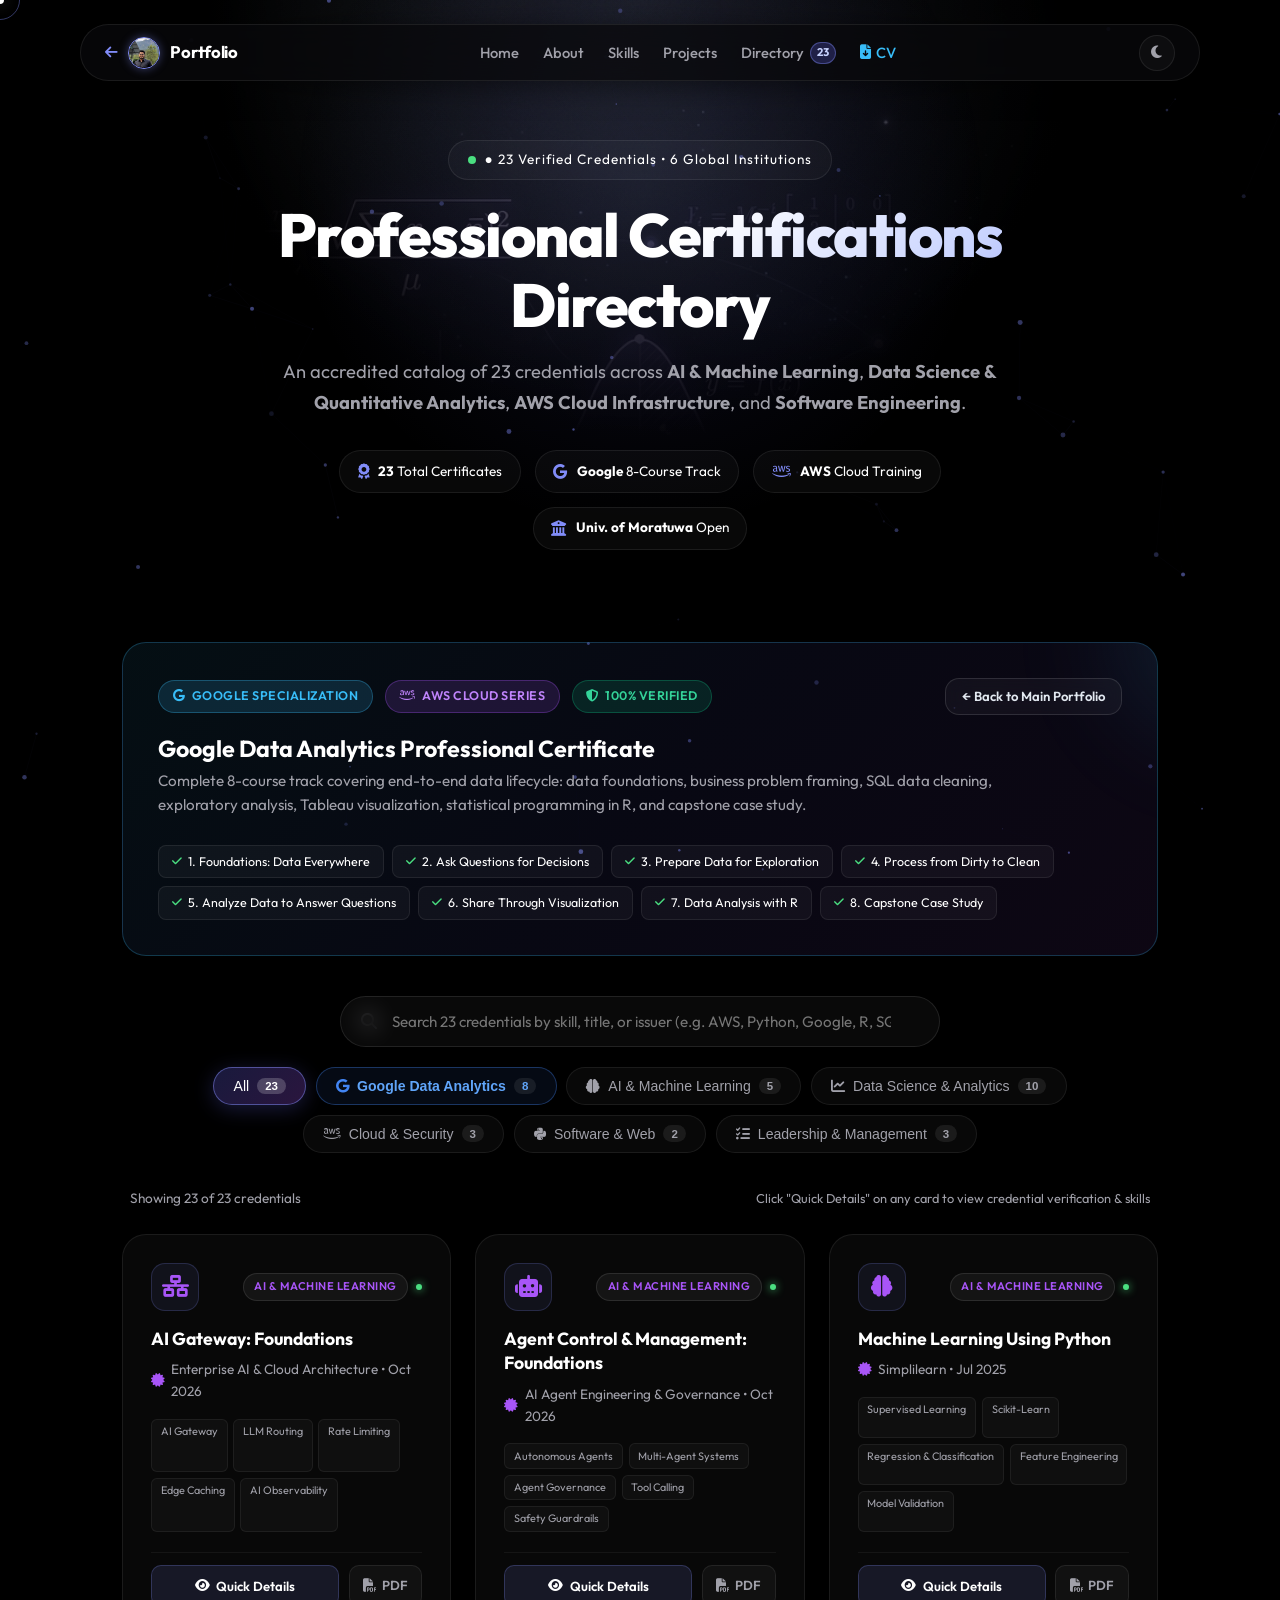
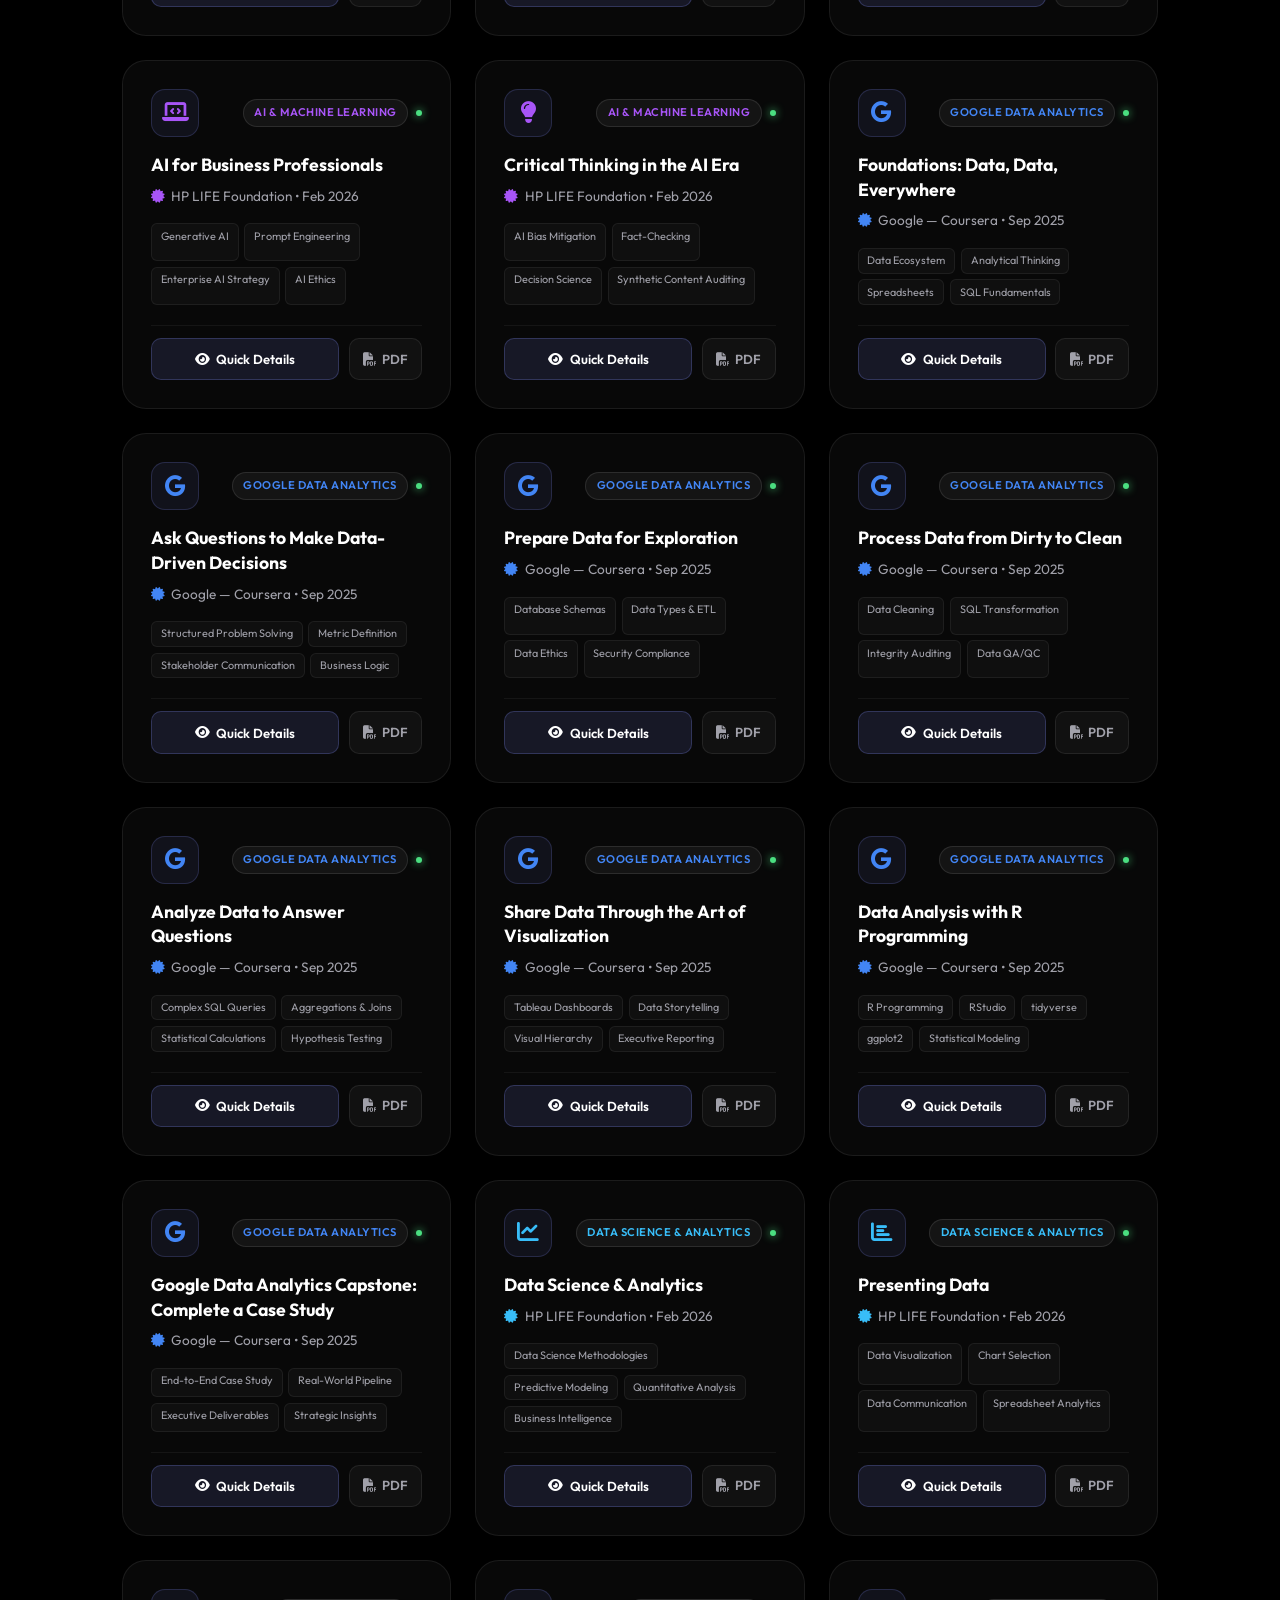
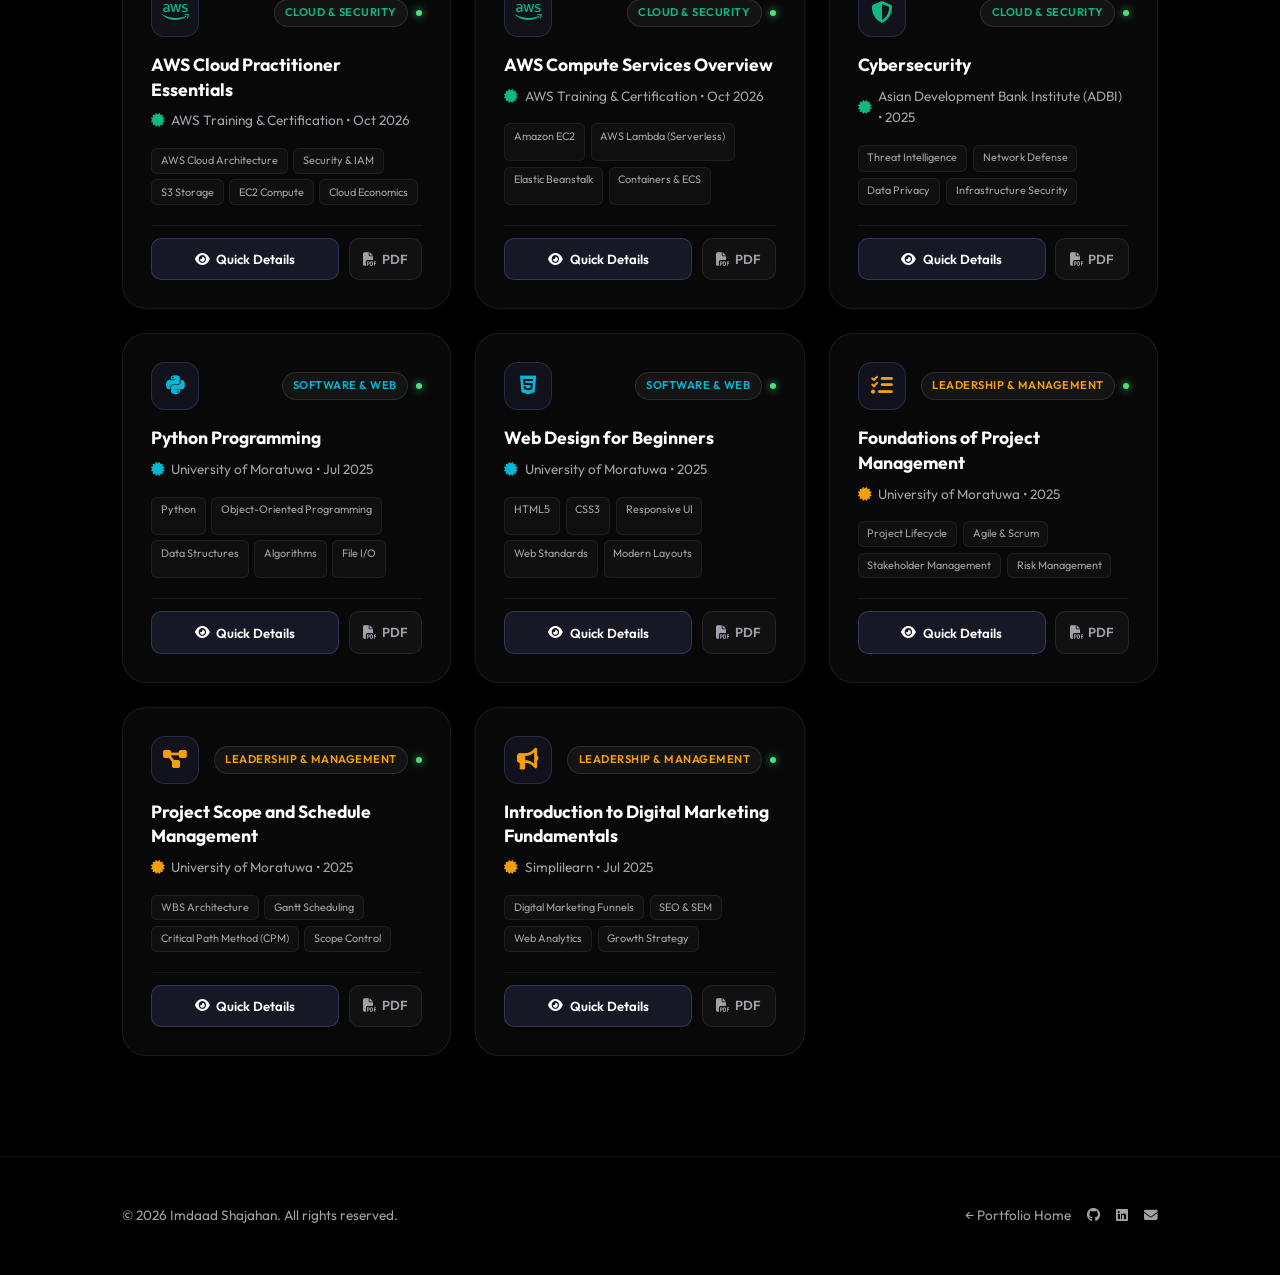
==== commit acf806d4: "Enhance mobile responsiveness, dynamic certification filters, and responsive navigation drawer" ====
--- a/certifications.html
+++ b/certifications.html
@@ -19,21 +19,37 @@
 
   <!-- Navigation -->
   <nav class="navbar" id="navbar">
-    <a href="index.html" class="nav-link" style="display: inline-flex; align-items: center; gap: 0.5rem; font-weight: 700;">
-      <i class="fas fa-arrow-left"></i> Portfolio
-    </a>
-    <a href="index.html#about" class="nav-link">About</a>
-    <a href="index.html#skills" class="nav-link">Skills</a>
-    <a href="index.html#projects" class="nav-link">Projects</a>
-    <a href="#all-certs" class="nav-link active">
-      Directory <span style="font-size: 0.72rem; padding: 2px 7px; background: rgba(99,102,241,0.25); border: 1px solid rgba(99,102,241,0.4); border-radius: 50px; margin-left: 3px; font-weight: 700; color: #a5b4fc;">23</span>
-    </a>
-    <a href="Imdaad CV.pdf" target="_blank" class="nav-link" style="color: #38bdf8;" title="View Resume">
-      <i class="fas fa-file-download"></i> CV
-    </a>
-    <button class="theme-toggle" id="theme-toggle" title="Toggle light/dark mode" aria-label="Toggle theme">
-      <i class="fas fa-moon" id="theme-icon"></i>
-    </button>
+    <div class="nav-container">
+      <a href="index.html" class="nav-brand" title="Back to Portfolio">
+        <i class="fas fa-arrow-left" style="color: #818cf8; font-size: 0.9rem;"></i>
+        <img src="git.jpg" alt="Imdaad Shajahan" class="nav-avatar">
+        <span>Portfolio</span>
+      </a>
+
+      <div class="nav-links" id="nav-links">
+        <a href="index.html" class="nav-link">Home</a>
+        <a href="index.html#about" class="nav-link">About</a>
+        <a href="index.html#skills" class="nav-link">Skills</a>
+        <a href="index.html#projects" class="nav-link">Projects</a>
+        <a href="#all-certs" class="nav-link active">
+          Directory <span class="nav-badge">23</span>
+        </a>
+        <a href="Imdaad CV.pdf" target="_blank" class="nav-link" style="color: #38bdf8;" title="View Resume">
+          <i class="fas fa-file-download"></i> CV
+        </a>
+      </div>
+
+      <div class="nav-actions">
+        <button class="theme-toggle" id="theme-toggle" title="Toggle light/dark mode" aria-label="Toggle theme">
+          <i class="fas fa-moon" id="theme-icon"></i>
+        </button>
+        <button class="mobile-menu-btn" id="mobile-menu-btn" aria-label="Toggle navigation menu" aria-expanded="false">
+          <span></span>
+          <span></span>
+          <span></span>
+        </button>
+      </div>
+    </div>
   </nav>
 
   <!-- Certifications Hero Section -->
@@ -128,11 +144,14 @@
           <button class="filter-pill active" data-category="all">
             All <span class="filter-count">23</span>
           </button>
+          <button class="filter-pill google-pill" data-category="google">
+            <i class="fab fa-google" style="color: #4285F4;"></i> Google Data Analytics <span class="filter-count">8</span>
+          </button>
           <button class="filter-pill" data-category="ai-ml">
             <i class="fas fa-brain"></i> AI &amp; Machine Learning <span class="filter-count">5</span>
           </button>
           <button class="filter-pill" data-category="data-analytics">
-            <i class="fas fa-chart-line"></i> Data Science &amp; Analytics <span class="filter-count">9</span>
+            <i class="fas fa-chart-line"></i> Data Science &amp; Analytics <span class="filter-count">10</span>
           </button>
           <button class="filter-pill" data-category="cloud-devops">
             <i class="fab fa-aws"></i> Cloud &amp; Security <span class="filter-count">3</span>
@@ -141,7 +160,7 @@
             <i class="fab fa-python"></i> Software &amp; Web <span class="filter-count">2</span>
           </button>
           <button class="filter-pill" data-category="management">
-            <i class="fas fa-tasks"></i> Leadership &amp; Management <span class="filter-count">4</span>
+            <i class="fas fa-tasks"></i> Leadership &amp; Management <span class="filter-count">3</span>
           </button>
         </div>
       </div>
--- a/style.css
+++ b/style.css
@@ -154,35 +154,75 @@
 /* Floating Navigation */
 .navbar {
   position: fixed;
-  top: 2rem;
+  top: 1.5rem;
   left: 50%;
   transform: translateX(-50%);
-  background: rgba(9, 9, 11, 0.6);
-  backdrop-filter: blur(16px);
-  -webkit-backdrop-filter: blur(16px);
+  width: min(1120px, 94%);
+  background: rgba(9, 9, 11, 0.75);
+  backdrop-filter: blur(20px);
+  -webkit-backdrop-filter: blur(20px);
   border: 1px solid var(--glass-border);
   border-radius: 50px;
-  padding: 0.75rem 2.5rem;
-  z-index: 1000;
-  display: flex;
-  gap: 2rem;
+  padding: 0.6rem 1.5rem;
+  z-index: 9999;
   box-shadow: 0 4px 30px rgba(0, 0, 0, 0.5);
-  transition: all 0.4s cubic-bezier(0.4, 0, 0.2, 1);
+  transition: all 0.3s ease;
 }
 
 .navbar.scrolled {
-  top: 1rem;
-  background: rgba(9, 9, 11, 0.85);
+  top: 0.8rem;
+  background: rgba(9, 9, 11, 0.9);
   box-shadow: 0 8px 32px rgba(0, 0, 0, 0.7);
+}
+
+.nav-container {
+  display: flex;
+  align-items: center;
+  justify-content: space-between;
+  width: 100%;
+}
+
+.nav-brand {
+  display: flex;
+  align-items: center;
+  gap: 0.65rem;
+  text-decoration: none;
+  color: var(--text-primary);
+  font-weight: 700;
+  font-size: 1.05rem;
+  letter-spacing: -0.3px;
+  transition: opacity 0.2s ease;
+}
+
+.nav-brand:hover {
+  opacity: 0.9;
+}
+
+.nav-avatar {
+  width: 32px;
+  height: 32px;
+  border-radius: 50%;
+  object-fit: cover;
+  border: 1.5px solid #818cf8;
+  box-shadow: 0 0 10px rgba(129, 140, 248, 0.4);
+}
+
+.nav-links {
+  display: flex;
+  align-items: center;
+  gap: 1.5rem;
 }
 
 .nav-link {
   color: var(--text-secondary);
   text-decoration: none;
   font-weight: 500;
-  font-size: 0.95rem;
+  font-size: 0.92rem;
   transition: color 0.3s ease, text-shadow 0.3s ease;
   position: relative;
+  display: inline-flex;
+  align-items: center;
+  gap: 0.35rem;
 }
 
 .nav-link::after {
@@ -205,6 +245,66 @@
 .nav-link:hover, .nav-link.active {
   color: var(--text-primary);
   text-shadow: 0 0 12px rgba(129, 140, 248, 0.4);
+}
+
+.nav-badge {
+  font-size: 0.7rem;
+  padding: 1px 6px;
+  background: rgba(99, 102, 241, 0.25);
+  border: 1px solid rgba(129, 140, 248, 0.4);
+  border-radius: 50px;
+  color: #c7d2fe;
+  font-weight: 700;
+}
+
+.nav-actions {
+  display: flex;
+  align-items: center;
+  gap: 0.75rem;
+}
+
+.mobile-menu-btn {
+  display: none;
+  background: rgba(255, 255, 255, 0.05);
+  border: 1px solid var(--glass-border);
+  border-radius: 10px;
+  width: 40px;
+  height: 40px;
+  padding: 10px 8px;
+  cursor: pointer;
+  flex-direction: column;
+  justify-content: space-between;
+  align-items: center;
+  transition: all 0.3s ease;
+  z-index: 10001;
+}
+
+.mobile-menu-btn span {
+  display: block;
+  width: 20px;
+  height: 2px;
+  background: var(--text-primary);
+  border-radius: 2px;
+  transition: all 0.3s cubic-bezier(0.4, 0, 0.2, 1);
+  transform-origin: center;
+}
+
+.mobile-menu-btn.active span:nth-child(1) {
+  transform: translateY(7px) rotate(45deg);
+}
+
+.mobile-menu-btn.active span:nth-child(2) {
+  opacity: 0;
+  transform: scaleX(0);
+}
+
+.mobile-menu-btn.active span:nth-child(3) {
+  transform: translateY(-7px) rotate(-45deg);
+}
+
+.mobile-menu-btn:hover {
+  background: rgba(255, 255, 255, 0.1);
+  border-color: rgba(129, 140, 248, 0.4);
 }
 
 /* Typography */
@@ -1058,57 +1158,358 @@
   font-size: 0.85rem;
 }
 
-/* Responsive */
-@media (max-width: 768px) {
+/* ==========================================
+   RESPONSIVE DESIGN (MOBILE & TABLET)
+   ========================================== */
+@media (max-width: 820px) {
   .container {
-    padding: 0 1rem;
-  }
-
+    padding: 0 1.25rem;
+  }
+
+  /* Fixed Mobile Top Bar */
+  .navbar {
+    top: 0;
+    left: 0;
+    transform: none;
+    width: 100%;
+    border-radius: 0;
+    border-top: none;
+    border-left: none;
+    border-right: none;
+    padding: 0.75rem 1.25rem;
+    background: rgba(9, 9, 11, 0.94);
+    backdrop-filter: blur(24px);
+    -webkit-backdrop-filter: blur(24px);
+    border-bottom: 1px solid rgba(255, 255, 255, 0.1);
+  }
+
+  .navbar.scrolled {
+    top: 0;
+  }
+
+  .mobile-menu-btn {
+    display: flex;
+    flex-direction: column;
+    justify-content: center;
+    align-items: center;
+    gap: 4.5px;
+    width: 38px;
+    height: 38px;
+    border-radius: 10px;
+    background: rgba(255, 255, 255, 0.05);
+    border: 1px solid rgba(255, 255, 255, 0.1);
+    cursor: pointer;
+    padding: 0;
+    transition: background 0.2s ease;
+  }
+
+  .mobile-menu-btn:hover {
+    background: rgba(255, 255, 255, 0.12);
+  }
+
+  .mobile-menu-btn .bar {
+    width: 20px;
+    height: 2px;
+    background: #ffffff;
+    border-radius: 2px;
+    transition: all 0.3s cubic-bezier(0.16, 1, 0.3, 1);
+  }
+
+  .mobile-menu-btn.active .bar-1 {
+    transform: translateY(6.5px) rotate(45deg);
+  }
+
+  .mobile-menu-btn.active .bar-2 {
+    opacity: 0;
+    transform: scale(0);
+  }
+
+  .mobile-menu-btn.active .bar-3 {
+    transform: translateY(-6.5px) rotate(-45deg);
+  }
+
+  /* Sliding Mobile Navigation Drawer */
+  .nav-links {
+    position: fixed;
+    top: 57px;
+    left: 0;
+    width: 100%;
+    background: rgba(9, 9, 11, 0.98);
+    backdrop-filter: blur(25px);
+    -webkit-backdrop-filter: blur(25px);
+    border-bottom: 1px solid rgba(129, 140, 248, 0.25);
+    padding: 1.25rem 1.25rem 1.75rem 1.25rem;
+    display: flex;
+    flex-direction: column;
+    gap: 0.6rem;
+    transform: translateY(-120%);
+    opacity: 0;
+    pointer-events: none;
+    transition: transform 0.35s cubic-bezier(0.16, 1, 0.3, 1), opacity 0.3s ease;
+    box-shadow: 0 25px 50px rgba(0, 0, 0, 0.85);
+  }
+
+  .nav-links.mobile-open {
+    transform: translateY(0);
+    opacity: 1;
+    pointer-events: auto;
+  }
+
+  .nav-link {
+    padding: 0.85rem 1.1rem;
+    border-radius: 12px;
+    font-size: 0.95rem;
+    font-weight: 600;
+    display: flex;
+    align-items: center;
+    justify-content: space-between;
+    background: rgba(255, 255, 255, 0.025);
+    border: 1px solid rgba(255, 255, 255, 0.06);
+    color: var(--text-secondary);
+  }
+
+  .nav-link::after {
+    display: none;
+  }
+
+  .nav-link:hover, .nav-link.active {
+    background: rgba(129, 140, 248, 0.12);
+    border-color: rgba(129, 140, 248, 0.3);
+    color: #ffffff;
+  }
+
+  .nav-cv-link {
+    background: linear-gradient(135deg, rgba(56, 189, 248, 0.15), rgba(99, 102, 241, 0.15)) !important;
+    border-color: rgba(56, 189, 248, 0.3) !important;
+    color: #38bdf8 !important;
+  }
+
+  /* Section Spacing on Mobile */
   .about, .skills, .projects, .contact, .education, .certifications {
-    padding: 4rem 0 !important;
-  }
-
-  .about-bento, .contact-layout, .contact-bento {
+    padding: 4.5rem 0 !important;
+  }
+
+  .section-title { font-size: 2.1rem; }
+  .section-header { text-align: center; margin-bottom: 2.2rem; }
+
+  /* Hero Section Mobile */
+  .hero {
+    padding-top: 100px;
+    min-height: auto;
+    padding-bottom: 3.5rem;
+  }
+
+  .hero-title {
+    font-size: clamp(2.1rem, 7.5vw, 3rem);
+    letter-spacing: -1px;
+    margin-top: 1rem;
+  }
+
+  .hero-role-wrapper {
+    font-size: 1.05rem;
+    flex-wrap: wrap;
+    justify-content: center;
+  }
+
+  .hero-description {
+    font-size: 0.98rem;
+    padding: 0 0.5rem;
+    margin-bottom: 1.75rem;
+  }
+
+  .hero-stats-row {
+    flex-direction: column;
+    width: 100%;
+    max-width: 340px;
+    gap: 0.5rem;
+    margin-bottom: 2rem;
+  }
+
+  .hero-stat-chip {
+    width: 100%;
+    justify-content: center;
+    font-size: 0.82rem;
+    padding: 0.5rem 0.85rem;
+  }
+
+  .hero-buttons {
+    flex-direction: column;
+    width: 100%;
+    max-width: 320px;
+    gap: 0.75rem;
+  }
+
+  .hero-buttons .btn {
+    width: 100%;
+  }
+
+  /* About Bento Mobile */
+  .about-bento {
     grid-template-columns: 1fr;
-  }
-
-  .hero-title { font-size: 2.5rem; letter-spacing: -1px; margin-top: 2rem; }
-  .hero-description { font-size: 1rem; padding: 0 1rem; }
-
-  .navbar {
-    width: 95%;
+    gap: 1.25rem;
+  }
+
+  .about-stats {
+    grid-template-columns: 1fr 1fr;
+    gap: 0.65rem;
+  }
+
+  .about-pillars-grid {
+    grid-template-columns: 1fr;
+    gap: 1rem;
+  }
+
+  /* Skills Categories Mobile */
+  .skills-categories-grid {
+    grid-template-columns: 1fr;
+    gap: 1.25rem;
+  }
+
+  /* Timeline Mobile */
+  .education-timeline::before { left: 20px; }
+  .timeline-dot { width: 40px; height: 40px; min-width: 40px; font-size: 0.95rem; }
+  .timeline-item { gap: 0.85rem; }
+  .timeline-header { flex-direction: column; align-items: flex-start; gap: 0.4rem; }
+
+  /* Certifications & Google Visibility on Mobile */
+  .spec-spotlight-card {
+    padding: 1.35rem 1.15rem;
+    margin-bottom: 1.75rem;
+    border-radius: 18px;
+  }
+
+  .spec-header {
+    flex-direction: column;
+    align-items: flex-start;
+    gap: 0.75rem;
+  }
+
+  .spec-title-group h3 {
+    font-size: 1.25rem;
+    line-height: 1.3;
+  }
+
+  .spec-desc {
+    font-size: 0.88rem;
+  }
+
+  .spec-courses-pills {
+    gap: 0.35rem;
+  }
+
+  .spec-course-chip {
+    font-size: 0.74rem;
+    padding: 0.35rem 0.65rem;
+    width: 100%;
     justify-content: flex-start;
-    padding: 0.6rem 1rem;
-    gap: 1rem;
+  }
+
+  /* Horizontal Filter Pills Container on Mobile */
+  .certs-filter-tabs {
+    display: flex;
+    gap: 0.5rem;
     overflow-x: auto;
     -webkit-overflow-scrolling: touch;
+    padding: 0.5rem 0.25rem 0.75rem 0.25rem;
+    justify-content: flex-start;
+    scrollbar-width: none;
+    width: 100%;
+  }
+
+  .certs-filter-tabs::-webkit-scrollbar {
+    display: none;
+  }
+
+  .filter-pill {
+    white-space: nowrap;
+    flex-shrink: 0;
+    font-size: 0.82rem;
+    padding: 0.55rem 0.95rem;
+  }
+
+  .certs-results-bar {
+    flex-direction: column;
+    align-items: flex-start;
+    gap: 0.5rem;
+  }
+
+  .certs-grid {
+    grid-template-columns: 1fr;
+    gap: 1.25rem;
+  }
+
+  .cert-card {
+    padding: 1.35rem;
+    border-radius: 18px;
+  }
+
+  .cert-title {
+    font-size: 1.05rem;
+  }
+
+  .cert-card-actions {
+    flex-direction: row;
+    gap: 0.5rem;
+  }
+
+  .btn-inspect, .btn-pdf-link {
+    font-size: 0.82rem;
+    padding: 0.65rem 0.75rem;
+  }
+
+  /* Modal Lightbox Mobile */
+  .cert-modal-dialog {
+    width: 95%;
+    max-width: 95%;
+    padding: 1.5rem 1.25rem;
+    max-height: 85vh;
     border-radius: 20px;
   }
-  
-  /* Hide scrollbar for navbar on mobile */
-  .navbar::-webkit-scrollbar {
-    display: none;
-  }
-  
-  .nav-link { font-size: 0.85rem; white-space: nowrap; }
-  .theme-toggle { flex-shrink: 0; }
-
-  .section-title { font-size: 2rem; }
-  .section-header { text-align: center; margin-bottom: 2rem; }
-
+
+  .cert-modal-title {
+    font-size: 1.35rem;
+  }
+
+  .cert-modal-summary {
+    font-size: 0.88rem;
+    padding: 0.95rem;
+  }
+
+  .cert-modal-actions {
+    flex-direction: column;
+    gap: 0.65rem;
+  }
+
+  .cert-modal-actions .btn {
+    width: 100%;
+  }
+
+  /* Projects & Contact Mobile */
   .projects-grid {
     grid-template-columns: 1fr;
   }
 
-  .glass-card {
-    padding: 1.5rem;
-  }
-
+  .contact-layout {
+    grid-template-columns: 1fr;
+    gap: 1.5rem;
+  }
+
+  .contact-bento {
+    grid-template-columns: 1fr;
+  }
+
+  .contact-form {
+    padding: 1.5rem 1.25rem;
+  }
+
+  /* Touch Cursor */
   .cursor-dot, .cursor-ring {
     display: none !important;
   }
   body { cursor: auto; }
-  .btn, .skill-pill, .contact-card, .project-link, .nav-link, .theme-toggle { cursor: pointer; }
+  .btn, .skill-pill, .contact-card, .project-link, .nav-link, .theme-toggle, .filter-pill, .btn-inspect, .btn-pdf-link {
+    cursor: pointer;
+  }
 }
 
 /* Animations */
@@ -2171,3 +2572,580 @@
   border: none;
   box-shadow: none;
 }
+
+/* ==========================================================================
+   Comprehensive Mobile & Tablet Responsive Design System
+   ========================================================================== */
+
+/* Google Filter Pill Styling (Desktop & Mobile) */
+.filter-pill.google-pill {
+  background: rgba(66, 133, 244, 0.08);
+  border: 1px solid rgba(66, 133, 244, 0.35);
+  color: #60a5fa;
+  font-weight: 600;
+  transition: all 0.25s ease;
+}
+
+.filter-pill.google-pill:hover {
+  background: rgba(66, 133, 244, 0.18);
+  border-color: #4285F4;
+  box-shadow: 0 0 15px rgba(66, 133, 244, 0.3);
+  transform: translateY(-2px);
+}
+
+.filter-pill.google-pill.active {
+  background: linear-gradient(135deg, #4285F4, #2563eb);
+  border-color: #4285F4;
+  color: #ffffff;
+  box-shadow: 0 0 20px rgba(66, 133, 244, 0.45);
+}
+
+/* Base Mobile Overflows & Touch Helpers */
+@media (hover: none) or (max-width: 820px) {
+  #cursor-dot,
+  #cursor-ring {
+    display: none !important;
+  }
+}
+
+/* Tablet & Mobile Screens (<= 992px) */
+@media (max-width: 992px) {
+  .hero-content {
+    max-width: 100%;
+  }
+  
+  .bento-grid {
+    grid-template-columns: 1fr;
+    gap: 1.25rem;
+  }
+  
+  .skills-container {
+    grid-template-columns: 1fr;
+    gap: 1.25rem;
+  }
+  
+  .projects-grid {
+    grid-template-columns: repeat(auto-fit, minmax(280px, 1fr));
+    gap: 1.25rem;
+  }
+  
+  .contact-container {
+    grid-template-columns: 1fr;
+    gap: 2rem;
+  }
+}
+
+/* Primary Mobile Breakpoint (<= 820px) */
+@media (max-width: 820px) {
+  /* Layout Containers */
+  .container {
+    padding: 0 1.15rem;
+    width: 100%;
+  }
+
+  /* Fixed Mobile Header Navigation */
+  .navbar {
+    top: 0.65rem;
+    left: 0.75rem;
+    right: 0.75rem;
+    width: auto;
+    max-width: calc(100% - 1.5rem);
+    transform: none;
+    border-radius: 14px;
+    padding: 0.55rem 0.9rem;
+    background: rgba(13, 15, 23, 0.92);
+    backdrop-filter: blur(25px);
+    -webkit-backdrop-filter: blur(25px);
+    border: 1px solid var(--glass-border);
+    box-shadow: 0 10px 30px rgba(0, 0, 0, 0.6);
+  }
+
+  body.light-mode .navbar {
+    background: rgba(255, 255, 255, 0.94);
+    box-shadow: 0 10px 25px rgba(0, 0, 0, 0.08);
+  }
+
+  .nav-container {
+    display: flex;
+    align-items: center;
+    justify-content: space-between;
+    width: 100%;
+    position: relative;
+  }
+
+  .nav-brand {
+    font-size: 0.95rem;
+    gap: 0.55rem;
+  }
+
+  .nav-avatar {
+    width: 30px;
+    height: 30px;
+  }
+
+  /* Mobile Hamburger Button */
+  .mobile-menu-btn {
+    display: flex;
+  }
+
+  /* Sliding Drawer Nav Links */
+  .nav-links {
+    position: absolute;
+    top: calc(100% + 10px);
+    left: 0;
+    right: 0;
+    width: 100%;
+    background: rgba(13, 15, 23, 0.97);
+    backdrop-filter: blur(30px);
+    -webkit-backdrop-filter: blur(30px);
+    border: 1px solid var(--glass-border);
+    border-radius: 16px;
+    padding: 0.85rem 0.6rem;
+    flex-direction: column;
+    align-items: stretch;
+    gap: 0.35rem;
+    box-shadow: 0 20px 45px rgba(0, 0, 0, 0.8);
+    display: none;
+    opacity: 0;
+    transform: translateY(-8px);
+    transition: opacity 0.25s ease, transform 0.25s ease;
+    z-index: 10000;
+  }
+
+  body.light-mode .nav-links {
+    background: rgba(255, 255, 255, 0.98);
+    box-shadow: 0 15px 35px rgba(0, 0, 0, 0.12);
+  }
+
+  .nav-links.mobile-open {
+    display: flex;
+    opacity: 1;
+    transform: translateY(0);
+    pointer-events: auto;
+  }
+
+  .nav-link {
+    padding: 0.75rem 1rem;
+    border-radius: 10px;
+    font-size: 0.95rem;
+    width: 100%;
+    display: flex;
+    align-items: center;
+    justify-content: space-between;
+    color: var(--text-secondary);
+    transition: all 0.2s ease;
+  }
+
+  .nav-link:hover,
+  .nav-link.active {
+    background: rgba(99, 102, 241, 0.15);
+    color: var(--text-primary);
+  }
+
+  .nav-link::after {
+    display: none;
+  }
+
+  .nav-badge {
+    margin-left: auto;
+  }
+
+  /* Hero Section Mobile */
+  .hero {
+    padding-top: 115px;
+    padding-bottom: 50px;
+    text-align: center;
+    min-height: auto;
+  }
+
+  .hero-content {
+    text-align: center;
+    display: flex;
+    flex-direction: column;
+    align-items: center;
+  }
+
+  .hero-badge {
+    margin-bottom: 1rem;
+    font-size: 0.82rem;
+    padding: 0.4rem 0.9rem;
+  }
+
+  .hero-title {
+    font-size: clamp(1.85rem, 6.8vw, 2.5rem);
+    line-height: 1.25;
+    margin-bottom: 1rem;
+  }
+
+  .hero-role-wrapper {
+    justify-content: center;
+    margin-bottom: 1.25rem;
+    font-size: 0.95rem;
+  }
+
+  .hero-description {
+    font-size: 0.95rem;
+    line-height: 1.6;
+    margin-bottom: 1.5rem;
+    max-width: 100%;
+  }
+
+  .hero-stats-row {
+    justify-content: center;
+    gap: 0.5rem;
+    margin-bottom: 1.75rem;
+    width: 100%;
+  }
+
+  .hero-stat-chip {
+    font-size: 0.78rem;
+    padding: 0.45rem 0.75rem;
+    flex: 1 1 calc(50% - 0.5rem);
+    justify-content: center;
+    max-width: 220px;
+  }
+
+  .hero-actions {
+    justify-content: center;
+    gap: 0.75rem;
+    width: 100%;
+  }
+
+  .hero-actions .btn {
+    width: 100%;
+    max-width: 280px;
+    justify-content: center;
+  }
+
+  /* Section Headers Mobile */
+  .section-header {
+    margin-bottom: 2rem;
+    text-align: center;
+  }
+
+  .section-title {
+    font-size: 2.1rem;
+  }
+
+  .section-subtitle {
+    font-size: 0.92rem;
+  }
+
+  /* About Bento Grid Mobile */
+  .bento-grid {
+    grid-template-columns: 1fr;
+    gap: 1rem;
+  }
+
+  .bento-item {
+    padding: 1.25rem 1rem;
+  }
+
+  .profile-card {
+    flex-direction: column;
+    text-align: center;
+  }
+
+  .profile-details {
+    text-align: center;
+  }
+
+  .profile-stats-bento {
+    justify-content: center;
+  }
+
+  .profile-bio-bullets {
+    text-align: left;
+  }
+
+  /* Skills Section Mobile */
+  .skills-wrapper {
+    gap: 0.45rem;
+  }
+
+  .skill-pill {
+    font-size: 0.8rem;
+    padding: 0.45rem 0.75rem;
+  }
+
+  /* Timeline Mobile */
+  .education-timeline {
+    padding-left: 1.5rem;
+  }
+
+  .education-timeline::before {
+    left: 8px;
+  }
+
+  .timeline-dot {
+    left: -1.5rem;
+    width: 24px;
+    height: 24px;
+    font-size: 0.75rem;
+  }
+
+  .timeline-card {
+    padding: 1.15rem 1rem;
+  }
+
+  .timeline-header {
+    flex-direction: column;
+    align-items: flex-start;
+    gap: 0.4rem;
+  }
+
+  .timeline-badge {
+    font-size: 0.72rem;
+  }
+
+  /* Specialization Spotlight Mobile */
+  .spec-spotlight-card {
+    padding: 1.25rem 1rem;
+    border-radius: 16px;
+    margin-bottom: 1.75rem;
+  }
+
+  .spec-header {
+    flex-direction: column;
+    align-items: flex-start;
+    gap: 0.75rem;
+  }
+
+  .spec-badge-group {
+    flex-wrap: wrap;
+    gap: 0.4rem;
+  }
+
+  .spec-pill {
+    font-size: 0.75rem;
+    padding: 0.35rem 0.65rem;
+  }
+
+  .spec-title-group h3 {
+    font-size: 1.2rem;
+  }
+
+  .spec-desc {
+    font-size: 0.88rem;
+    line-height: 1.55;
+  }
+
+  .spec-courses-pills {
+    gap: 0.4rem;
+  }
+
+  .spec-course-chip {
+    font-size: 0.74rem;
+    padding: 0.35rem 0.65rem;
+    flex: 1 1 100%;
+    max-width: 100%;
+    white-space: normal;
+  }
+
+  /* Certifications Controls Mobile (Horizontal Scroll Filter Tabs) */
+  .certs-controls {
+    margin-bottom: 1.5rem;
+  }
+
+  .certs-search-bar {
+    width: 100%;
+    margin-bottom: 0.85rem;
+  }
+
+  .certs-search-input {
+    font-size: 0.88rem;
+    padding: 0.75rem 1rem 0.75rem 2.6rem;
+    border-radius: 12px;
+  }
+
+  .certs-filter-tabs {
+    display: flex;
+    flex-wrap: nowrap;
+    overflow-x: auto;
+    -webkit-overflow-scrolling: touch;
+    scroll-behavior: smooth;
+    padding: 0.2rem 0.2rem 0.75rem 0.2rem;
+    gap: 0.5rem;
+    scrollbar-width: thin;
+    scrollbar-color: rgba(129, 140, 248, 0.4) transparent;
+  }
+
+  .certs-filter-tabs::-webkit-scrollbar {
+    height: 4px;
+  }
+
+  .certs-filter-tabs::-webkit-scrollbar-thumb {
+    background: rgba(129, 140, 248, 0.4);
+    border-radius: 4px;
+  }
+
+  .filter-pill {
+    white-space: nowrap;
+    flex-shrink: 0;
+    padding: 0.55rem 0.95rem;
+    font-size: 0.82rem;
+    border-radius: 50px;
+  }
+
+  .certs-results-bar {
+    flex-direction: column;
+    align-items: flex-start;
+    gap: 0.35rem;
+    margin-bottom: 1.25rem;
+    font-size: 0.82rem;
+  }
+
+  /* Certifications Grid Mobile */
+  .certs-grid {
+    grid-template-columns: 1fr;
+    gap: 1.15rem;
+  }
+
+  .cert-card {
+    padding: 1.25rem 1rem;
+    border-radius: 16px;
+  }
+
+  .cert-icon-box {
+    width: 42px;
+    height: 42px;
+    font-size: 1.3rem;
+  }
+
+  .cert-title {
+    font-size: 1.1rem;
+    line-height: 1.35;
+  }
+
+  .cert-issuer-meta {
+    font-size: 0.82rem;
+  }
+
+  .cert-summary {
+    font-size: 0.86rem;
+    line-height: 1.5;
+  }
+
+  .cert-card-actions {
+    flex-direction: column;
+    gap: 0.6rem;
+    width: 100%;
+  }
+
+  .cert-card-actions .btn {
+    width: 100%;
+    justify-content: center;
+    font-size: 0.85rem;
+    padding: 0.65rem 1rem;
+  }
+
+  /* Certifications Directory Page Hero Mobile */
+  .certifications-hero {
+    padding-top: 110px !important;
+    padding-bottom: 30px !important;
+  }
+
+  .certifications-hero .hero-title {
+    font-size: clamp(1.85rem, 6.5vw, 2.6rem) !important;
+  }
+
+  .certifications-hero .hero-stats-row {
+    flex-wrap: wrap;
+    gap: 0.5rem;
+  }
+
+  .certifications-hero .hero-stat-chip {
+    flex: 1 1 calc(50% - 0.5rem);
+    max-width: none;
+    font-size: 0.78rem;
+  }
+
+  /* Projects Mobile */
+  .projects-grid {
+    grid-template-columns: 1fr;
+    gap: 1.25rem;
+  }
+
+  .project-card {
+    border-radius: 16px;
+  }
+
+  /* Contact Mobile */
+  .contact-container {
+    grid-template-columns: 1fr;
+    gap: 1.5rem;
+  }
+
+  .contact-card {
+    padding: 1.25rem 1rem;
+  }
+
+  .contact-info-list {
+    gap: 1rem;
+  }
+
+  .contact-item {
+    padding: 0.75rem;
+  }
+
+  /* Certificate Modal Lightbox Mobile */
+  .cert-modal-backdrop {
+    padding: 1rem;
+  }
+
+  .cert-modal-content {
+    width: 100%;
+    max-width: 100%;
+    max-height: 85vh;
+    padding: 1.25rem 1rem;
+    border-radius: 16px;
+  }
+
+  .cert-modal-header {
+    gap: 0.75rem;
+  }
+
+  .cert-modal-icon-box {
+    width: 44px;
+    height: 44px;
+    font-size: 1.4rem;
+  }
+
+  .cert-modal-title {
+    font-size: 1.15rem;
+  }
+
+  .cert-modal-actions {
+    flex-direction: column;
+    gap: 0.6rem;
+  }
+
+  .cert-modal-actions .btn {
+    width: 100%;
+    justify-content: center;
+  }
+}
+
+/* Extra Small Mobile Devices (<= 480px) */
+@media (max-width: 480px) {
+  .hero-title {
+    font-size: 1.85rem;
+  }
+
+  .hero-stat-chip {
+    flex: 1 1 100%;
+    max-width: 100%;
+  }
+
+  .certifications-hero .hero-stat-chip {
+    flex: 1 1 100%;
+  }
+
+  .spec-course-chip {
+    font-size: 0.72rem;
+  }
+
+  .section-title {
+    font-size: 1.85rem;
+  }
+}
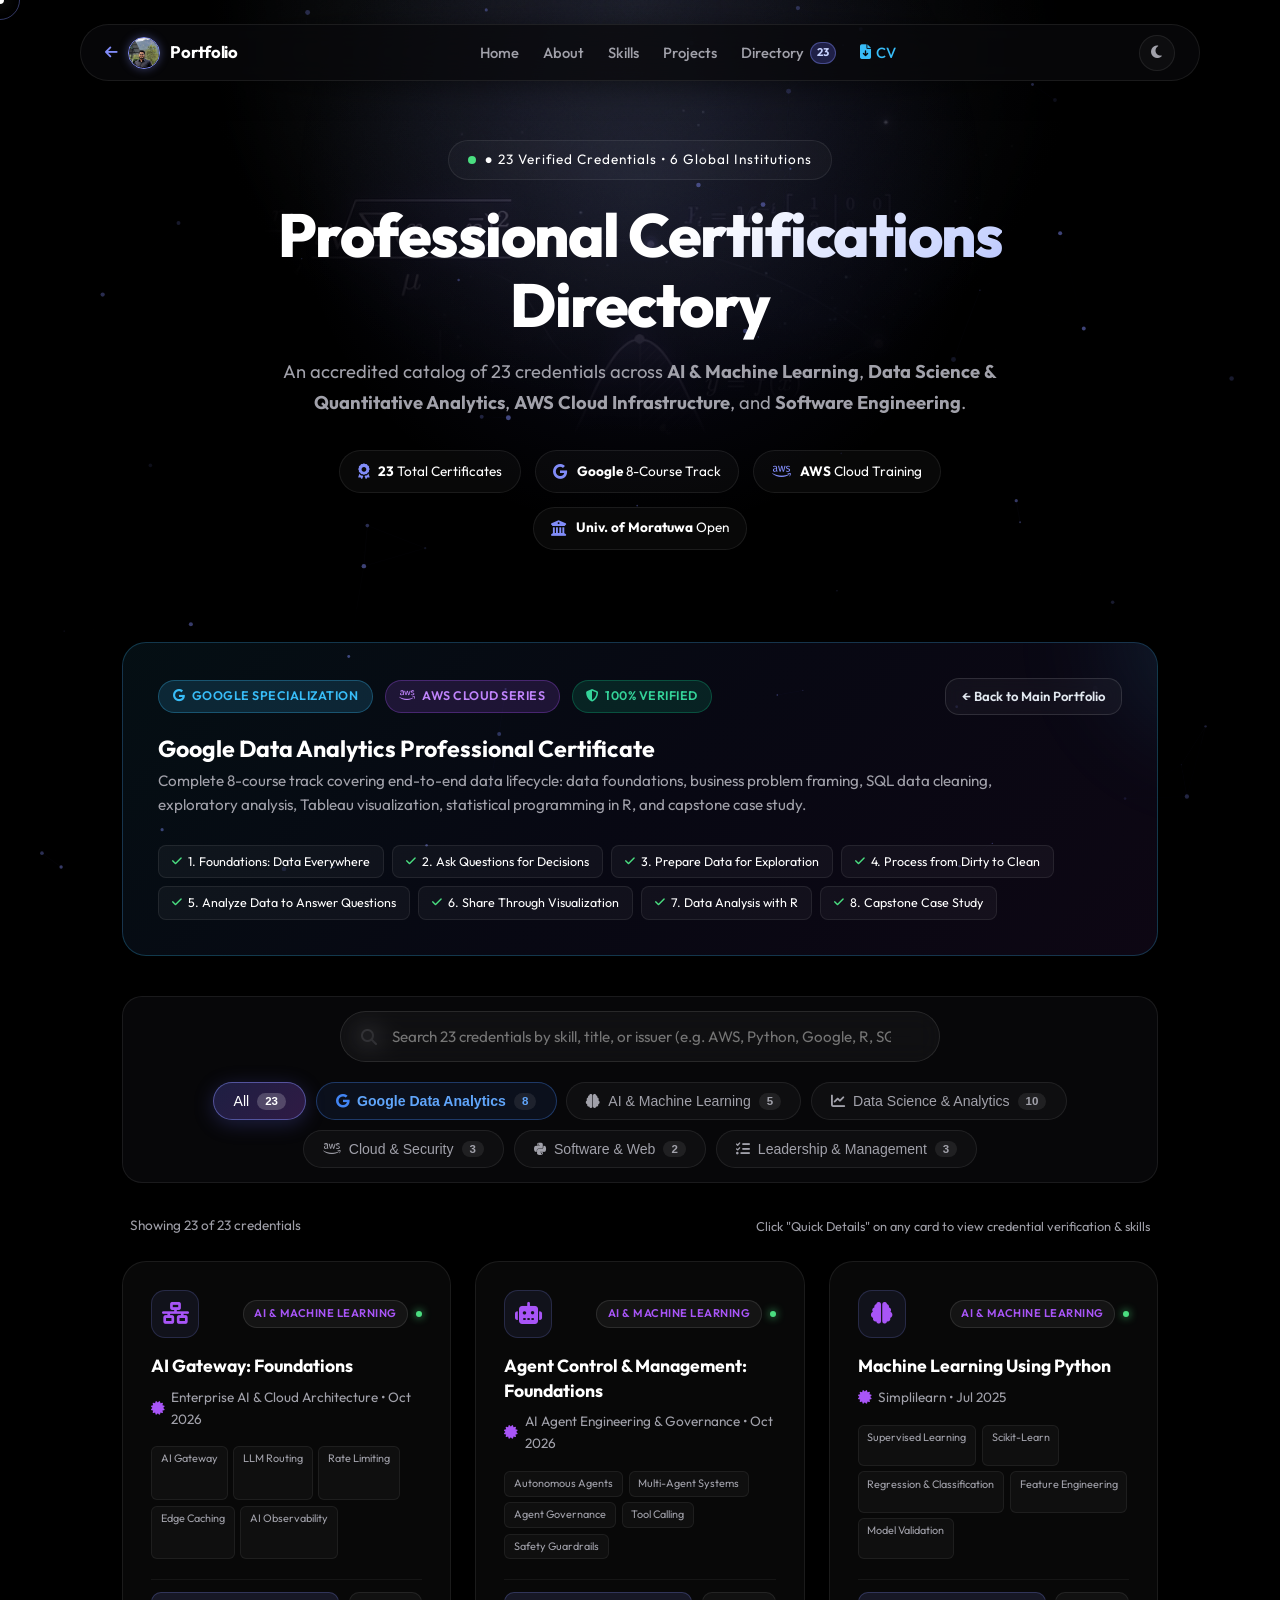
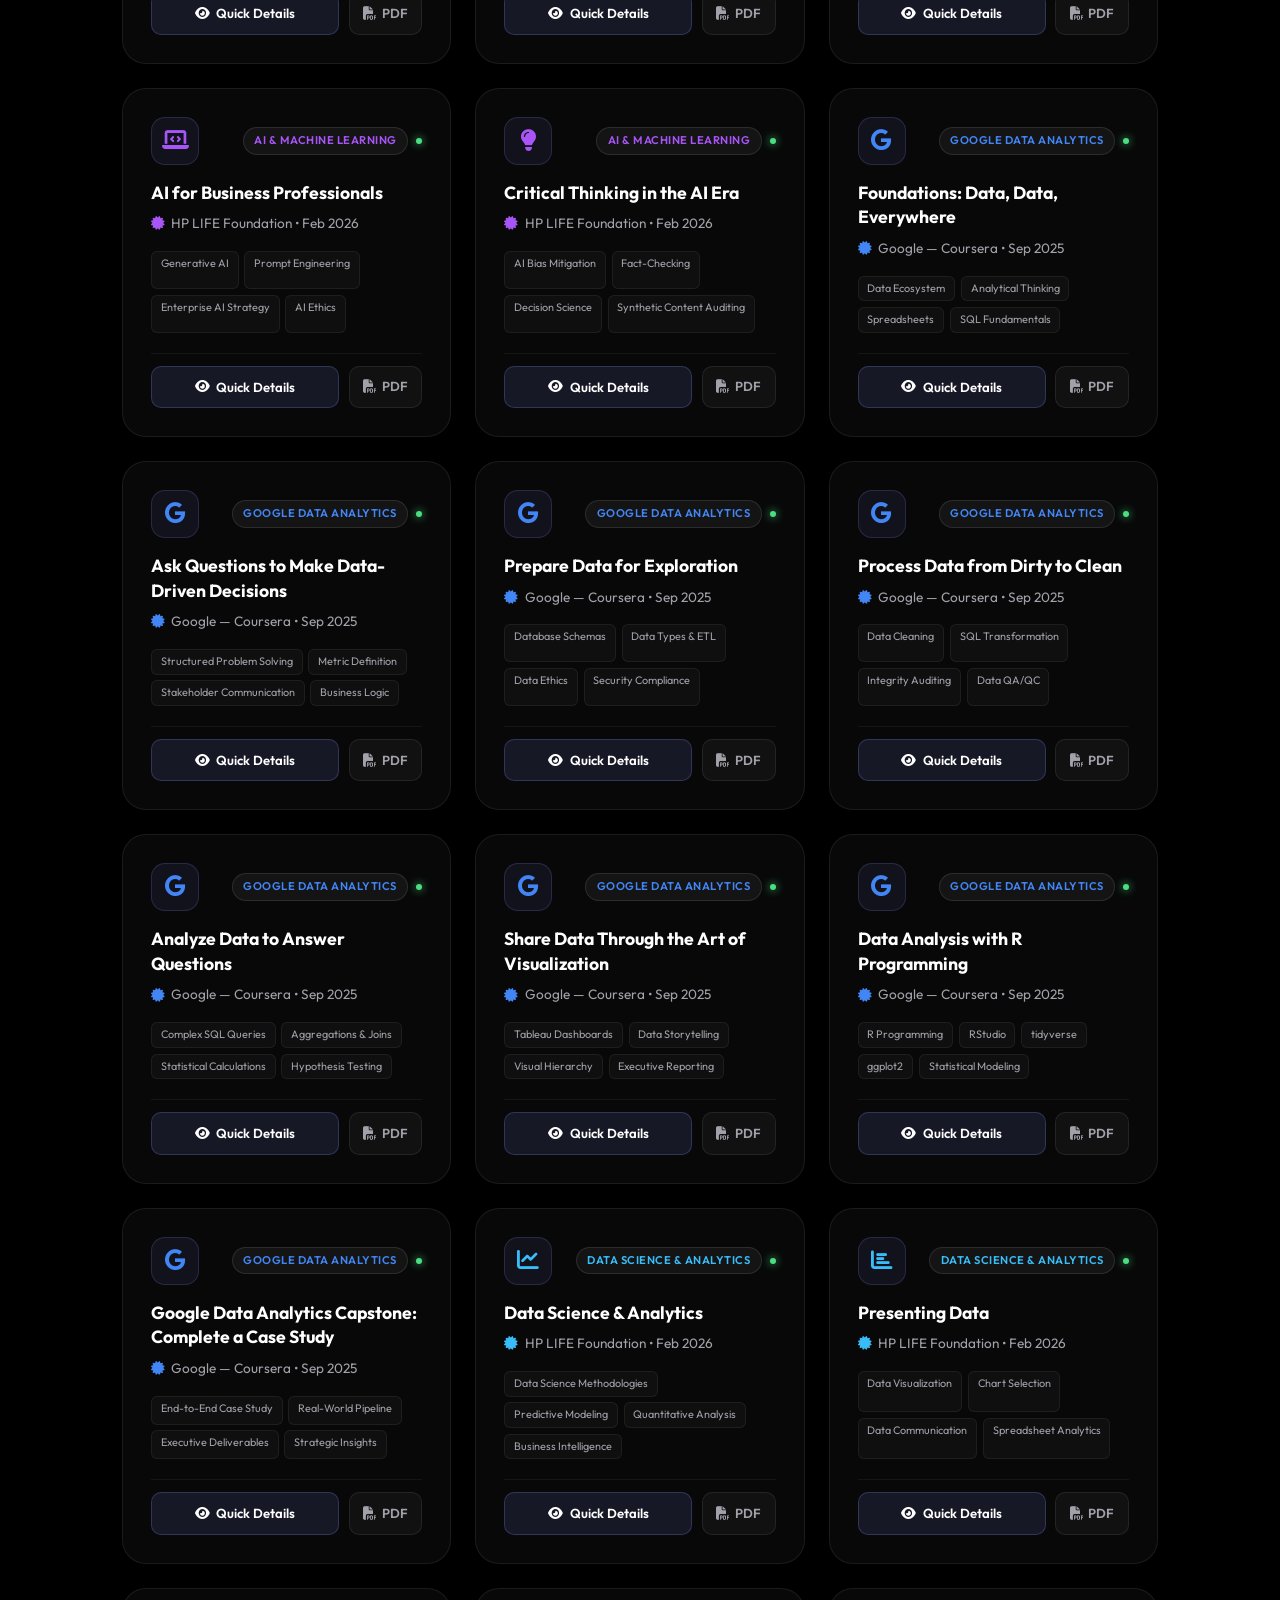
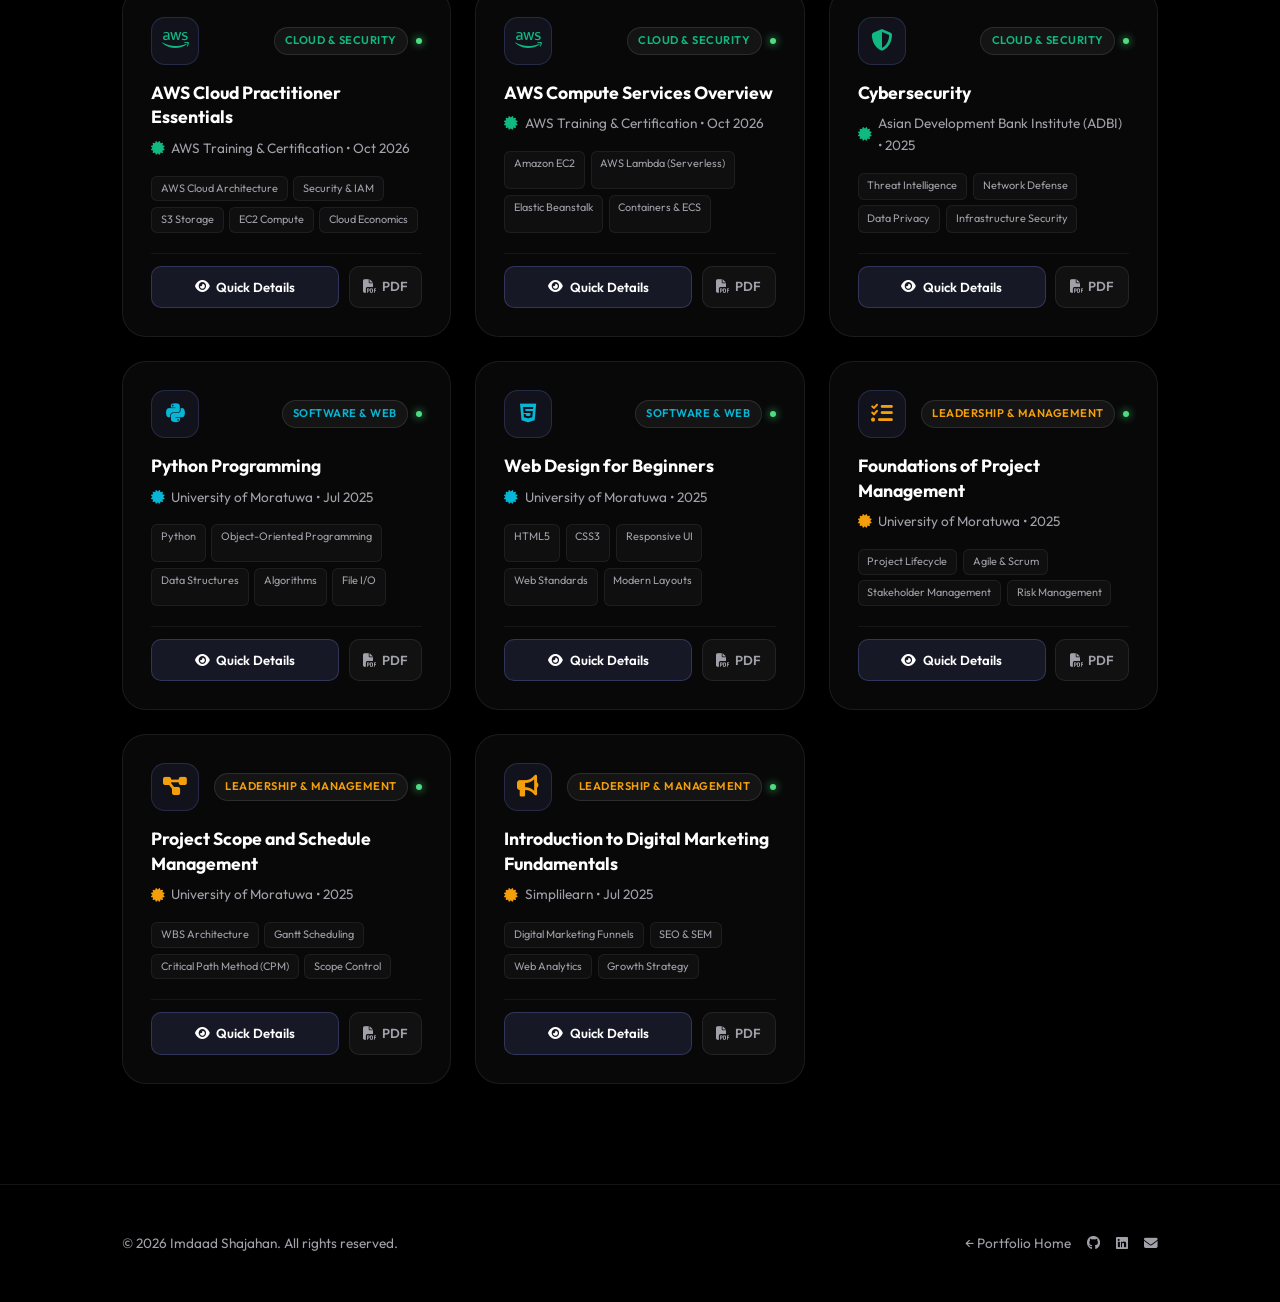
==== commit bf362727: "Fix category filter visibility: enable sticky header and multi-row wrap layout" ====
--- a/certifications.html
+++ b/certifications.html
@@ -128,8 +128,8 @@
         </div>
       </div>
 
-      <!-- Controls: Search & Category Filters -->
-      <div class="certs-controls reveal">
+      <!-- Controls: Search & Category Filters (Sticky to stay visible while scrolling) -->
+      <div class="certs-controls sticky-certs-nav">
         <!-- Search Input -->
         <div class="certs-search-bar">
           <i class="fas fa-search search-icon"></i>
--- a/style.css
+++ b/style.css
@@ -1404,27 +1404,30 @@
     justify-content: flex-start;
   }
 
-  /* Horizontal Filter Pills Container on Mobile */
+  /* Sticky & Wrapped Filter Pills Container on Mobile */
+  .certs-controls.sticky-certs-nav {
+    top: 56px;
+    padding: 0.65rem 0.75rem;
+    border-radius: 14px;
+    gap: 0.65rem;
+    margin-bottom: 1.25rem;
+  }
+
   .certs-filter-tabs {
     display: flex;
-    gap: 0.5rem;
-    overflow-x: auto;
-    -webkit-overflow-scrolling: touch;
-    padding: 0.5rem 0.25rem 0.75rem 0.25rem;
-    justify-content: flex-start;
-    scrollbar-width: none;
+    flex-wrap: wrap;
+    gap: 0.35rem;
+    justify-content: center;
+    overflow-x: visible;
     width: 100%;
-  }
-
-  .certs-filter-tabs::-webkit-scrollbar {
-    display: none;
+    padding: 0.15rem 0;
   }
 
   .filter-pill {
     white-space: nowrap;
-    flex-shrink: 0;
-    font-size: 0.82rem;
-    padding: 0.55rem 0.95rem;
+    flex: 0 1 auto;
+    font-size: 0.78rem;
+    padding: 0.42rem 0.72rem;
   }
 
   .certs-results-bar {
@@ -2018,6 +2021,29 @@
   display: flex;
   flex-direction: column;
   gap: 1.25rem;
+}
+
+/* Sticky Certifications Controls to keep categories visible during scroll */
+.certs-controls.sticky-certs-nav {
+  position: -webkit-sticky;
+  position: sticky;
+  top: 72px;
+  z-index: 95;
+  background: rgba(9, 9, 11, 0.88);
+  backdrop-filter: blur(25px);
+  -webkit-backdrop-filter: blur(25px);
+  border: 1px solid var(--glass-border);
+  border-radius: 20px;
+  padding: 0.9rem 1.2rem;
+  box-shadow: 0 12px 35px rgba(0, 0, 0, 0.5);
+  margin-bottom: 2rem;
+  transition: all 0.3s ease;
+}
+
+body.light-mode .certs-controls.sticky-certs-nav {
+  background: rgba(255, 255, 255, 0.94);
+  border: 1px solid rgba(0, 0, 0, 0.08);
+  box-shadow: 0 10px 30px rgba(0, 0, 0, 0.08);
 }
 
 .certs-search-bar {
@@ -2942,14 +2968,18 @@
     white-space: normal;
   }
 
-  /* Certifications Controls Mobile (Horizontal Scroll Filter Tabs) */
-  .certs-controls {
-    margin-bottom: 1.5rem;
+  /* Certifications Controls Mobile (Sticky & Wrapped Category Filter Tabs) */
+  .certs-controls.sticky-certs-nav {
+    top: 56px;
+    padding: 0.65rem 0.75rem;
+    border-radius: 14px;
+    gap: 0.65rem;
+    margin-bottom: 1.25rem;
   }
 
   .certs-search-bar {
     width: 100%;
-    margin-bottom: 0.85rem;
+    margin-bottom: 0.65rem;
   }
 
   .certs-search-input {
@@ -2960,30 +2990,18 @@
 
   .certs-filter-tabs {
     display: flex;
-    flex-wrap: nowrap;
-    overflow-x: auto;
-    -webkit-overflow-scrolling: touch;
-    scroll-behavior: smooth;
-    padding: 0.2rem 0.2rem 0.75rem 0.2rem;
-    gap: 0.5rem;
-    scrollbar-width: thin;
-    scrollbar-color: rgba(129, 140, 248, 0.4) transparent;
-  }
-
-  .certs-filter-tabs::-webkit-scrollbar {
-    height: 4px;
-  }
-
-  .certs-filter-tabs::-webkit-scrollbar-thumb {
-    background: rgba(129, 140, 248, 0.4);
-    border-radius: 4px;
+    flex-wrap: wrap;
+    overflow-x: visible;
+    padding: 0.15rem 0;
+    gap: 0.35rem;
+    justify-content: center;
   }
 
   .filter-pill {
     white-space: nowrap;
-    flex-shrink: 0;
-    padding: 0.55rem 0.95rem;
-    font-size: 0.82rem;
+    flex: 0 1 auto;
+    padding: 0.42rem 0.72rem;
+    font-size: 0.78rem;
     border-radius: 50px;
   }
 
